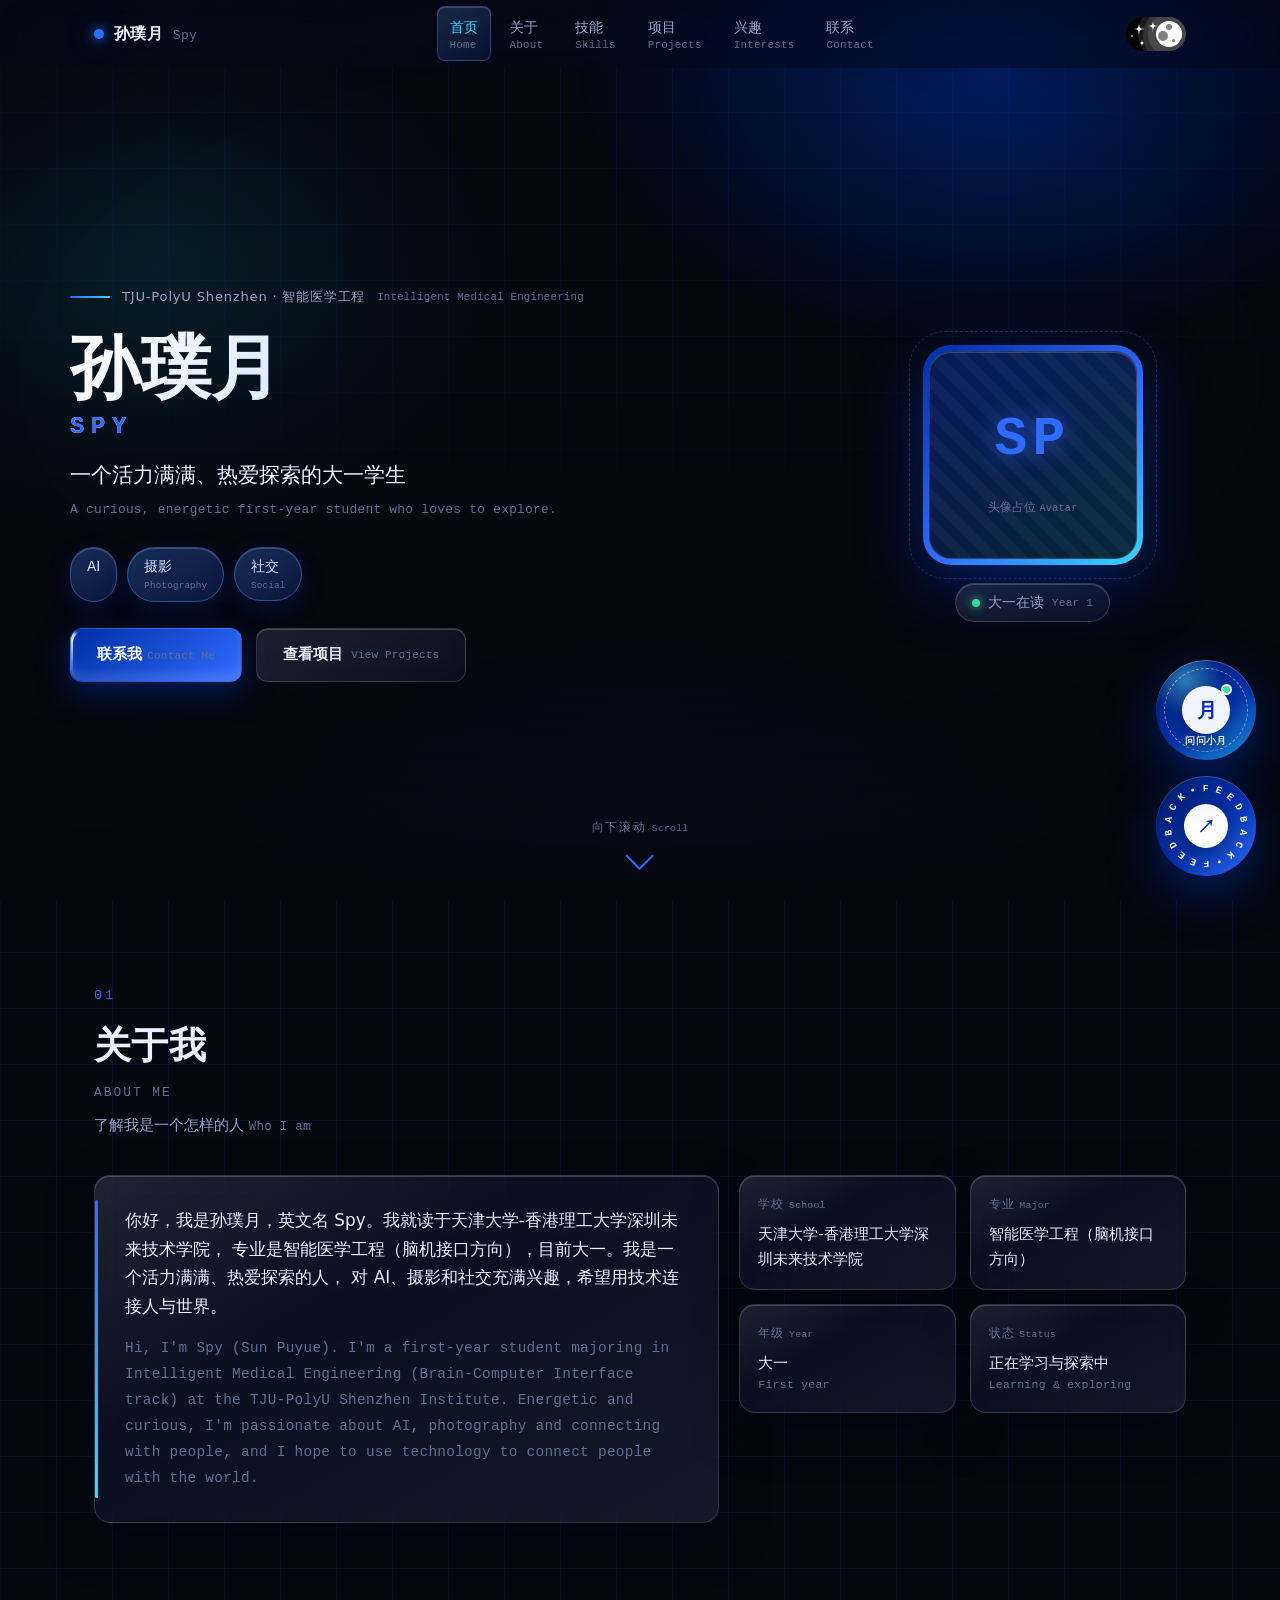
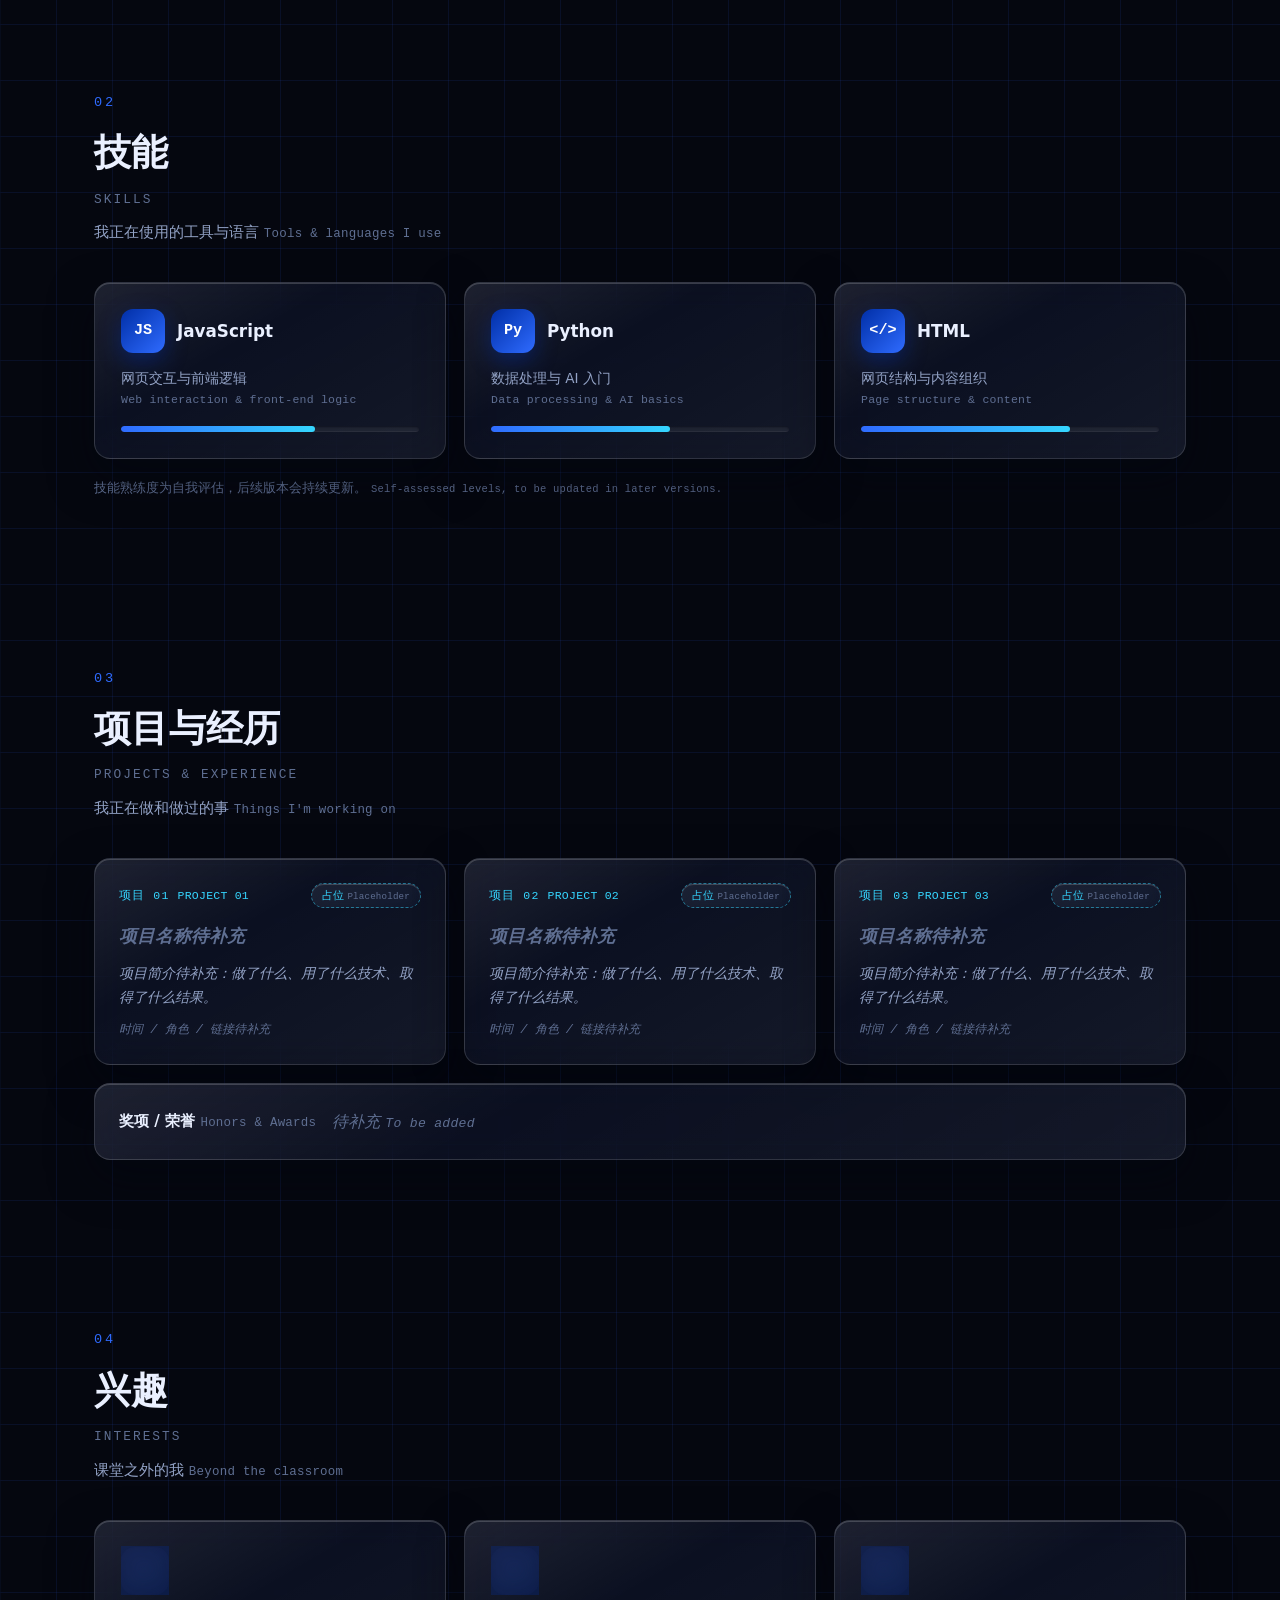
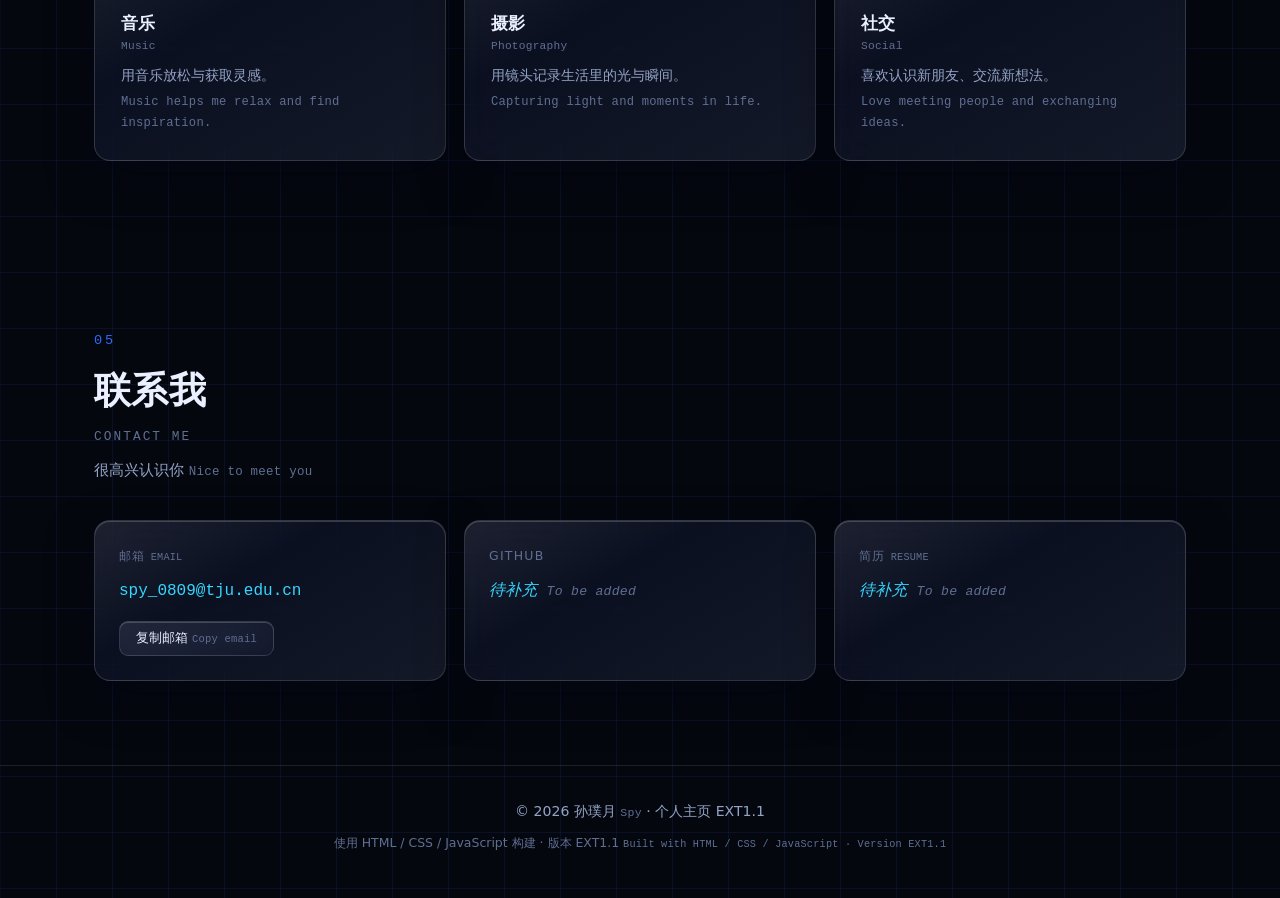
==== docs/index.EXT1.1.html @ 7acbd103 "Bust EXT1.1 asset cache for contrast fixes" ====
<!DOCTYPE html>
<html lang="zh-CN" data-theme="dark">
<head>
  <meta charset="UTF-8" />
  <meta name="viewport" content="width=device-width, initial-scale=1.0" />
  <title>孙璞月 Spy | 个人主页 EXT1.1</title>
  <meta name="description" content="孙璞月（Spy）的个人主页 — 天津大学-香港理工大学深圳未来技术学院，智能医学工程（脑机接口方向）大一学生。" />
  <meta name="theme-color" content="#05070f" />
  <script>
    (function () {
      try {
        var savedTheme = localStorage.getItem("spy-theme");
        document.documentElement.setAttribute("data-theme", savedTheme === "light" ? "light" : "dark");
      } catch (error) {
        document.documentElement.setAttribute("data-theme", "dark");
      }
    })();
  </script>
  <link rel="preconnect" href="https://fonts.googleapis.com" />
  <link rel="icon" href="data:image/svg+xml;utf8,%3Csvg xmlns='http://www.w3.org/2000/svg' viewBox='0 0 64 64'%3E%3Crect width='64' height='64' rx='14' fill='%23050a18'/%3E%3Ccircle cx='32' cy='32' r='15' fill='none' stroke='%232f6bff' stroke-width='5'/%3E%3Ccircle cx='32' cy='32' r='5' fill='%238ab4ff'/%3E%3C/svg%3E" />
  <link rel="stylesheet" href="style.EXT1.1.css?v=20260921c" />
</head>
<body id="top">
  <!-- 背景装饰 -->
  <!-- 首屏静态网格（V2.2 起仅覆盖首屏区域，保持 V1/V2.1 的首屏观感不变） -->
  <div class="bg-grid" aria-hidden="true"></div>
  <div class="bg-glow" aria-hidden="true"></div>
  <!-- 首屏以外区域的「交互式网格背景」
       （参考 Magic UI Interactive Grid Pattern，改用原生 SVG + 指针追踪实现；
        SVG 内的方格由 script.EXT1.1.js?v=20260921c 按容器尺寸动态生成） -->
  <div class="igrid-layer" aria-hidden="true">
    <svg class="igrid" id="interactiveGrid" xmlns="http://www.w3.org/2000/svg" focusable="false"></svg>
  </div>

  <!-- 顶部导航 -->
  <header class="nav" id="nav">
    <div class="nav-inner">
      <a class="brand" href="#top">
        <span class="brand-dot"></span>
        <span class="brand-text">孙璞月 <span class="en">Spy</span></span>
      </a>

      <nav class="nav-links" aria-label="主导航">
        <a href="#top" class="nav-link">首页 <span class="en">Home</span></a>
        <a href="#about" class="nav-link">关于 <span class="en">About</span></a>
        <a href="#skills" class="nav-link">技能 <span class="en">Skills</span></a>
        <a href="#projects" class="nav-link">项目 <span class="en">Projects</span></a>
        <a href="#interests" class="nav-link">兴趣 <span class="en">Interests</span></a>
        <a href="#contact" class="nav-link">联系 <span class="en">Contact</span></a>
      </nav>

      <!-- V2.3：右上角主题开关（原生移植 Uiverse "Switch" by RiccardoRapelli）
           来源：https://uiverse.io/RiccardoRapelli/jolly-chicken-91
           MIT License；保留原组件的太阳、月亮、云和星空结构，选择器改为项目内命名。 -->
      <label class="theme-switch" for="themeSwitch" title="切换深色 / 浅色模式">
        <input id="themeSwitch" type="checkbox" role="switch" aria-label="切换深色 / 浅色模式" aria-checked="true" checked />
        <span class="slider round">
          <span class="sun-moon">
            <svg id="theme-moon-dot-1" class="moon-dot" viewBox="0 0 100 100" aria-hidden="true"><circle cx="50" cy="50" r="50"></circle></svg>
            <svg id="theme-moon-dot-2" class="moon-dot" viewBox="0 0 100 100" aria-hidden="true"><circle cx="50" cy="50" r="50"></circle></svg>
            <svg id="theme-moon-dot-3" class="moon-dot" viewBox="0 0 100 100" aria-hidden="true"><circle cx="50" cy="50" r="50"></circle></svg>
            <svg id="theme-light-ray-1" class="light-ray" viewBox="0 0 100 100" aria-hidden="true"><circle cx="50" cy="50" r="50"></circle></svg>
            <svg id="theme-light-ray-2" class="light-ray" viewBox="0 0 100 100" aria-hidden="true"><circle cx="50" cy="50" r="50"></circle></svg>
            <svg id="theme-light-ray-3" class="light-ray" viewBox="0 0 100 100" aria-hidden="true"><circle cx="50" cy="50" r="50"></circle></svg>
            <svg id="theme-cloud-1" class="cloud-dark" viewBox="0 0 100 100" aria-hidden="true"><circle cx="50" cy="50" r="50"></circle></svg>
            <svg id="theme-cloud-2" class="cloud-dark" viewBox="0 0 100 100" aria-hidden="true"><circle cx="50" cy="50" r="50"></circle></svg>
            <svg id="theme-cloud-3" class="cloud-dark" viewBox="0 0 100 100" aria-hidden="true"><circle cx="50" cy="50" r="50"></circle></svg>
            <svg id="theme-cloud-4" class="cloud-light" viewBox="0 0 100 100" aria-hidden="true"><circle cx="50" cy="50" r="50"></circle></svg>
            <svg id="theme-cloud-5" class="cloud-light" viewBox="0 0 100 100" aria-hidden="true"><circle cx="50" cy="50" r="50"></circle></svg>
            <svg id="theme-cloud-6" class="cloud-light" viewBox="0 0 100 100" aria-hidden="true"><circle cx="50" cy="50" r="50"></circle></svg>
          </span>
          <span class="stars">
            <svg id="theme-star-1" class="star" viewBox="0 0 20 20" aria-hidden="true"><path d="M 0 10 C 10 10,10 10 ,0 10 C 10 10 , 10 10 , 10 20 C 10 10 , 10 10 , 20 10 C 10 10 , 10 10 , 10 0 C 10 10,10 10 ,0 10 Z"></path></svg>
            <svg id="theme-star-2" class="star" viewBox="0 0 20 20" aria-hidden="true"><path d="M 0 10 C 10 10,10 10 ,0 10 C 10 10 , 10 10 , 10 20 C 10 10 , 10 10 , 20 10 C 10 10 , 10 10 , 10 0 C 10 10,10 10 ,0 10 Z"></path></svg>
            <svg id="theme-star-3" class="star" viewBox="0 0 20 20" aria-hidden="true"><path d="M 0 10 C 10 10,10 10 ,0 10 C 10 10 , 10 10 , 10 20 C 10 10 , 10 10 , 20 10 C 10 10 , 10 10 , 10 0 C 10 10,10 10 ,0 10 Z"></path></svg>
            <svg id="theme-star-4" class="star" viewBox="0 0 20 20" aria-hidden="true"><path d="M 0 10 C 10 10,10 10 ,0 10 C 10 10 , 10 10 , 10 20 C 10 10 , 10 10 , 20 10 C 10 10 , 10 10 , 10 0 C 10 10,10 10 ,0 10 Z"></path></svg>
          </span>
        </span>
      </label>
    </div>
  </header>

  <main id="top">
    <!-- 首屏 Hero -->
    <section class="hero" id="hero">
      <!-- 首屏 3D 粒子背景（参考 Magic UI Floating 3D Particles，原生 Canvas 实现） -->
      <div class="hero-bg" aria-hidden="true">
        <canvas class="hero-particles" id="heroParticles"></canvas>
        <div class="hero-bg-fade"></div>
      </div>

      <div class="hero-inner">
        <div class="hero-text">
          <p class="eyebrow">
            <span class="eyebrow-line"></span>
            TJU-PolyU Shenzhen · 智能医学工程 <span class="en">Intelligent Medical Engineering</span>
          </p>

          <h1 class="hero-name">
            孙璞月
            <span class="hero-name-en">Spy</span>
          </h1>

          <p class="hero-tagline">
            一个活力满满、热爱探索的大一学生
            <span class="en">A curious, energetic first-year student who loves to explore.</span>
          </p>

          <ul class="tag-list" aria-label="关键词">
            <li class="tag">AI</li>
            <li class="tag">摄影 <span class="en">Photography</span></li>
            <li class="tag">社交 <span class="en">Social</span></li>
          </ul>

          <div class="hero-actions">
            <!-- 首屏「联系我」：Shimmer Button（Magic UI 组件原生移植，边框扫光） -->
            <a class="btn btn-shimmer" href="#contact">
              <span class="shimmer-spark" aria-hidden="true">
                <span class="shimmer-spark-slide">
                  <span class="shimmer-spark-beam"></span>
                </span>
              </span>
              <span class="btn-label">联系我 <span class="en">Contact Me</span></span>
              <span class="shimmer-highlight" aria-hidden="true"></span>
              <span class="shimmer-backdrop" aria-hidden="true"></span>
            </a>
            <a class="btn btn-ghost" href="#projects">查看项目 <span class="en">View Projects</span></a>
          </div>
        </div>

        <div class="hero-avatar">
          <div class="avatar-frame">
            <!-- 头像占位符：后续替换为真实照片 -->
            <div class="avatar-placeholder" aria-label="头像占位符">
              <span class="avatar-initials">SP</span>
              <span class="avatar-note">头像占位 <span class="en">Avatar</span></span>
            </div>
          </div>
          <div class="avatar-status">
            <span class="status-dot"></span>
            大一在读 <span class="en">Year 1</span>
          </div>
        </div>
      </div>

      <a href="#about" class="scroll-hint" aria-label="向下滚动到关于我">
        <span>向下滚动 <span class="en">Scroll</span></span>
        <span class="scroll-arrow" aria-hidden="true"></span>
      </a>
    </section>

    <!-- 关于 About -->
    <section class="section" id="about">
      <div class="section-head">
        <p class="section-index">01</p>
        <h2 class="section-title">关于我 <span class="en">About Me</span></h2>
        <p class="section-sub">了解我是一个怎样的人 <span class="en">Who I am</span></p>
      </div>

      <div class="about-grid">
        <div class="card about-card">
          <p class="about-cn">
            你好，我是孙璞月，英文名 Spy。我就读于天津大学-香港理工大学深圳未来技术学院，
            专业是智能医学工程（脑机接口方向），目前大一。我是一个活力满满、热爱探索的人，
            对 AI、摄影和社交充满兴趣，希望用技术连接人与世界。
          </p>
          <p class="about-en en">
            Hi, I'm Spy (Sun Puyue). I'm a first-year student majoring in Intelligent Medical
            Engineering (Brain-Computer Interface track) at the TJU-PolyU Shenzhen Institute.
            Energetic and curious, I'm passionate about AI, photography and connecting with people,
            and I hope to use technology to connect people with the world.
          </p>
        </div>

        <div class="about-facts">
          <div class="card fact">
            <p class="fact-label">学校 <span class="en">School</span></p>
            <p class="fact-value">天津大学-香港理工大学深圳未来技术学院</p>
          </div>
          <div class="card fact">
            <p class="fact-label">专业 <span class="en">Major</span></p>
            <p class="fact-value">智能医学工程（脑机接口方向）</p>
          </div>
          <div class="card fact">
            <p class="fact-label">年级 <span class="en">Year</span></p>
            <p class="fact-value">大一 <span class="en">First year</span></p>
          </div>
          <div class="card fact">
            <p class="fact-label">状态 <span class="en">Status</span></p>
            <p class="fact-value">正在学习与探索中 <span class="en">Learning & exploring</span></p>
          </div>
        </div>
      </div>
    </section>

    <!-- 技能 Skills -->
    <section class="section" id="skills">
      <div class="section-head">
        <p class="section-index">02</p>
        <h2 class="section-title">技能 <span class="en">Skills</span></h2>
        <p class="section-sub">我正在使用的工具与语言 <span class="en">Tools & languages I use</span></p>
      </div>

      <div class="skill-grid">
        <div class="card skill-card">
          <div class="skill-top">
            <span class="skill-icon">JS</span>
            <span class="skill-name">JavaScript</span>
          </div>
          <p class="skill-desc">网页交互与前端逻辑 <span class="en">Web interaction & front-end logic</span></p>
          <div class="skill-bar"><span style="width: 65%"></span></div>
        </div>

        <div class="card skill-card">
          <div class="skill-top">
            <span class="skill-icon">Py</span>
            <span class="skill-name">Python</span>
          </div>
          <p class="skill-desc">数据处理与 AI 入门 <span class="en">Data processing & AI basics</span></p>
          <div class="skill-bar"><span style="width: 60%"></span></div>
        </div>

        <div class="card skill-card">
          <div class="skill-top">
            <span class="skill-icon">&lt;/&gt;</span>
            <span class="skill-name">HTML</span>
          </div>
          <p class="skill-desc">网页结构与内容组织 <span class="en">Page structure & content</span></p>
          <div class="skill-bar"><span style="width: 70%"></span></div>
        </div>
      </div>

      <p class="note">技能熟练度为自我评估，后续版本会持续更新。 <span class="en">Self-assessed levels, to be updated in later versions.</span></p>
    </section>

    <!-- 项目 Projects -->
    <section class="section" id="projects">
      <div class="section-head">
        <p class="section-index">03</p>
        <h2 class="section-title">项目与经历 <span class="en">Projects & Experience</span></h2>
        <p class="section-sub">我正在做和做过的事 <span class="en">Things I'm working on</span></p>
      </div>

      <div class="project-grid">
        <article class="card project-card">
          <div class="project-head">
            <span class="project-badge">项目 01 <span class="en">Project 01</span></span>
            <span class="placeholder-tag">占位 <span class="en">Placeholder</span></span>
          </div>
          <h3 class="project-title placeholder-text">项目名称待补充</h3>
          <p class="project-desc placeholder-text">项目简介待补充：做了什么、用了什么技术、取得了什么结果。</p>
          <p class="project-meta placeholder-text">时间 / 角色 / 链接待补充</p>
        </article>

        <article class="card project-card">
          <div class="project-head">
            <span class="project-badge">项目 02 <span class="en">Project 02</span></span>
            <span class="placeholder-tag">占位 <span class="en">Placeholder</span></span>
          </div>
          <h3 class="project-title placeholder-text">项目名称待补充</h3>
          <p class="project-desc placeholder-text">项目简介待补充：做了什么、用了什么技术、取得了什么结果。</p>
          <p class="project-meta placeholder-text">时间 / 角色 / 链接待补充</p>
        </article>

        <article class="card project-card">
          <div class="project-head">
            <span class="project-badge">项目 03 <span class="en">Project 03</span></span>
            <span class="placeholder-tag">占位 <span class="en">Placeholder</span></span>
          </div>
          <h3 class="project-title placeholder-text">项目名称待补充</h3>
          <p class="project-desc placeholder-text">项目简介待补充：做了什么、用了什么技术、取得了什么结果。</p>
          <p class="project-meta placeholder-text">时间 / 角色 / 链接待补充</p>
        </article>
      </div>

      <div class="card honor-card">
        <p class="honor-label">奖项 / 荣誉 <span class="en">Honors & Awards</span></p>
        <p class="placeholder-text">待补充 <span class="en">To be added</span></p>
      </div>
    </section>

    <!-- 兴趣 Interests -->
    <section class="section" id="interests">
      <div class="section-head">
        <p class="section-index">04</p>
        <h2 class="section-title">兴趣 <span class="en">Interests</span></h2>
        <p class="section-sub">课堂之外的我 <span class="en">Beyond the classroom</span></p>
      </div>

      <div class="interest-grid">
        <div class="card interest-card">
          <span class="interest-emoji" aria-hidden="true">♪</span>
          <h3>音乐 <span class="en">Music</span></h3>
          <p>用音乐放松与获取灵感。 <span class="en">Music helps me relax and find inspiration.</span></p>
        </div>
        <div class="card interest-card">
          <span class="interest-emoji" aria-hidden="true">◉</span>
          <h3>摄影 <span class="en">Photography</span></h3>
          <p>用镜头记录生活里的光与瞬间。 <span class="en">Capturing light and moments in life.</span></p>
        </div>
        <div class="card interest-card">
          <span class="interest-emoji" aria-hidden="true">◎</span>
          <h3>社交 <span class="en">Social</span></h3>
          <p>喜欢认识新朋友、交流新想法。 <span class="en">Love meeting people and exchanging ideas.</span></p>
        </div>
      </div>
    </section>

    <!-- 联系 Contact -->
    <section class="section" id="contact">
      <div class="section-head">
        <p class="section-index">05</p>
        <h2 class="section-title">联系我 <span class="en">Contact Me</span></h2>
        <p class="section-sub">很高兴认识你 <span class="en">Nice to meet you</span></p>
      </div>

      <div class="contact-grid">
        <div class="card contact-card">
          <p class="contact-label">邮箱 <span class="en">Email</span></p>
          <a class="contact-value" href="mailto:spy_0809@tju.edu.cn">spy_0809@tju.edu.cn</a>
          <button class="copy-btn" id="copyEmail" data-email="spy_0809@tju.edu.cn" type="button">
            复制邮箱 <span class="en">Copy email</span>
          </button>
        </div>

        <div class="card contact-card">
          <p class="contact-label">GitHub</p>
          <span class="contact-value placeholder-text">待补充 <span class="en">To be added</span></span>
        </div>

        <div class="card contact-card">
          <p class="contact-label">简历 <span class="en">Resume</span></p>
          <span class="contact-value placeholder-text">待补充 <span class="en">To be added</span></span>
        </div>
      </div>
    </section>
  </main>

  <footer class="footer">
    <p>© <span id="year">2026</span> 孙璞月 <span class="en">Spy</span> · 个人主页 EXT1.1</p>
    <p class="footer-sub">使用 HTML / CSS / JavaScript 构建 · 版本 EXT1.1 <span class="en">Built with HTML / CSS / JavaScript · Version EXT1.1</span></p>
  </footer>



  <!-- EXT1.1 数字分身入口：与 Feedback 形成右下角竖向入口栈 -->
  <button class="twin-fab" id="twinFab" type="button" aria-haspopup="dialog" aria-controls="twinDialog" aria-label="打开小月 AI 数字分身">
    <span class="twin-fab__orbit" aria-hidden="true"></span>
    <span class="twin-fab__core" aria-hidden="true">
      <span class="twin-fab__glyph">月</span>
      <span class="twin-fab__pulse"></span>
    </span>
    <span class="twin-fab__label" aria-hidden="true">问问小月</span>
  </button>

  <!-- EXT1.1 数字分身聊天窗：顶部使用 Q 版人物，支持眨眼 / 思考 / 说话 / 离线状态 -->
  <dialog class="twin-dialog" id="twinDialog" aria-labelledby="twinTitle">
    <div class="twin-shell">
      <header class="twin-header">
        <button class="twin-close" id="twinClose" type="button" aria-label="关闭数字分身">×</button>
        <div class="twin-avatar" id="twinAvatar" data-state="idle">
          <div class="twin-avatar__portrait">
            <img class="twin-avatar__image twin-avatar__image--open" src="avatar_xiaoyue_open.EXT1.1.png?v=20260921c" alt="小月的 Q 版形象" draggable="false" />
            <img class="twin-avatar__image twin-avatar__image--blink" src="avatar_xiaoyue_blink.EXT1.1.png?v=20260921c" alt="" aria-hidden="true" draggable="false" />
            <div class="twin-avatar__thinking" aria-hidden="true"><i></i><i></i><i></i></div>
          </div>
          <div class="twin-avatar__status" id="twinAvatarStatus">在线 · 资料速答模式</div>
        </div>
        <div class="twin-heading">
          <p class="twin-kicker">AI DIGITAL TWIN</p>
          <h2 class="twin-title" id="twinTitle">小月 <span>Xiaoyue</span></h2>
          <p class="twin-subtitle">孙璞月的 AI 数字分身 · 第一人称介绍</p>
        </div>
      </header>

      <div class="twin-notice">
        <strong>AI 提示</strong>
        <span>我不是本人实时回复，也不能代表她作出承诺。</span>
      </div>

      <div class="twin-messages" id="twinMessages" role="log" aria-live="polite" aria-relevant="additions text"></div>

      <div class="twin-suggestions" id="twinSuggestions" aria-label="建议问题"></div>

      <form class="twin-form" id="twinForm" novalidate>
        <label class="twin-input-label" for="twinInput">问小月 Ask Xiaoyue</label>
        <div class="twin-input-shell">
          <textarea id="twinInput" name="message" maxlength="500" rows="2" placeholder="例如：你在学习什么？ / What are you studying?" aria-describedby="twinCount twinStatus"></textarea>
          <button class="twin-send" id="twinSend" type="submit" aria-label="发送消息">
            <span aria-hidden="true">↑</span>
          </button>
        </div>
        <div class="twin-meta">
          <span id="twinCount">0 / 500</span>
          <span id="twinStatus" role="status" aria-live="polite"></span>
        </div>
      </form>
    </div>
  </dialog>
  <!-- V3 反馈入口：原生移植 Uiverse fresh-goose-83，并按要求改成站内克莱因蓝体系 -->
  <button class="feedback-fab" id="feedbackFab" type="button" aria-haspopup="dialog" aria-controls="feedbackDialog" aria-label="打开意见反馈">
    <span class="feedback-fab__text" aria-hidden="true">
      <span style="--index: 0;">F</span><span style="--index: 1;">E</span><span style="--index: 2;">E</span><span style="--index: 3;">D</span>
      <span style="--index: 4;">B</span><span style="--index: 5;">A</span><span style="--index: 6;">C</span><span style="--index: 7;">K</span>
      <span style="--index: 8;">•</span><span style="--index: 9;">F</span><span style="--index: 10;">E</span><span style="--index: 11;">E</span>
      <span style="--index: 12;">D</span><span style="--index: 13;">B</span><span style="--index: 14;">A</span><span style="--index: 15;">C</span>
      <span style="--index: 16;">K</span><span style="--index: 17;">•</span>
    </span>
    <span class="feedback-fab__circle">
      <span class="feedback-fab__icon feedback-fab__icon--arrow" aria-hidden="true">↗</span>
      <span class="feedback-fab__icon feedback-fab__icon--label" aria-hidden="true">意见反馈</span>
    </span>
  </button>

  <!-- V3 反馈弹窗：结构参考 quiet-turkey-90，背景参考 brave-dog-61，输入框参考 curvy-earwig-22 -->
  <dialog class="feedback-dialog" id="feedbackDialog" aria-labelledby="feedbackTitle">
    <div class="feedback-card">
      <button class="feedback-close" id="feedbackClose" type="button" aria-label="关闭意见反馈">×</button>

      <header class="feedback-head">
        <p class="feedback-kicker">FEEDBACK</p>
        <h2 class="feedback-title" id="feedbackTitle">意见反馈 <span class="en">Share your feedback</span></h2>
        <p class="feedback-sub">你的意见会帮助我继续改进这个页面。<br /><span class="en">Your feedback helps me improve this page.</span></p>
      </header>

      <form class="feedback-form" id="feedbackForm" novalidate>
        <label class="feedback-label" for="feedbackMessage">
          反馈内容 <span class="en">Message</span>
          <span class="feedback-required">必填 Required</span>
        </label>

        <div class="feedback-input-shell" id="feedbackInputShell">
          <div class="feedback-input-glow" aria-hidden="true"></div>
          <div class="feedback-input-main">
            <textarea id="feedbackMessage" name="message" maxlength="1000" required placeholder="写下你的意见或建议… / Write your feedback…" aria-describedby="feedbackCount feedbackStatus"></textarea>
          </div>
        </div>

        <div class="feedback-meta">
          <span id="feedbackCount">0 / 1000</span>
          <span>内容仅用于改进主页 / Used only to improve this site</span>
        </div>

        <p class="feedback-status" id="feedbackStatus" role="status" aria-live="polite"></p>

        <button class="feedback-submit" id="feedbackSubmit" type="submit">
          <span class="feedback-submit__text">提交反馈 <span class="en">Submit</span></span>
          <span class="feedback-submit__icon" aria-hidden="true">↗</span>
        </button>
      </form>
    </div>
  </dialog>

  <script src="config.EXT1.1.js?v=20260921c"></script>
  <script src="script.EXT1.1.js?v=20260921c"></script>
</body>
</html>
---- docs/style.EXT1.1.css ----
/* ==========================================================================
   孙璞月 Spy · 个人主页  —  EXT1.1 样式\n   EXT1.1 变更：新增“小月”数字分身、原创 SVG 角色、流式聊天窗、FAQ 降级、\n               深浅主题与移动端适配；基线沿用 V3。
   视觉方向：简约科技感 / 深色 / 克莱因蓝主色调
   V2.1 变更：1) 首屏 Hero 增加「漂浮 3D 粒子」Canvas 背景层
                （参考 Magic UI Floating 3D Particles，改用原生 Canvas 实现）
             2) 首屏「联系我」按钮改用 Shimmer Button 边框扫光
                （参考 Magic UI Shimmer Button，改用原生 CSS 实现）
   V2.2 变更：1) 首屏（Hero）区域的原静态网格保持不变、仅覆盖首屏
             2) 首屏以外的全部区域改用「交互式网格背景」
                （参考 Magic UI Interactive Grid Pattern，改用原生 SVG 实现）
                —— 指针所在的那一格被填充高亮，指针移开后缓慢淡出
             3) 【玻璃拟态】页面上所有半透明框（18 个卡片 + 导航条 + 各种小控件）
                统一改为 Glassmorphism：半透明底 + backdrop-filter 模糊 + 浅色描边
                + 上沿内高光 + 柔和外阴影，令牌见 :root 的 --glass-* 变量
   V3 变更：保留 V2.3 的主题开关，并新增右下角反馈按钮与反馈弹窗。
   V2.3 变更：顶部导航栏右侧改为「深色 / 浅色模式」开关 ——
              原生移植 Uiverse "Switch" by RiccardoRapelli
              （https://uiverse.io/RiccardoRapelli/jolly-chicken-91，MIT License）。
              开关控制 <html data-theme="dark|light">，并联动全站配色与首屏粒子。
              —— 历史留档：本版本曾把该位置做成导航栏「联系我」按钮，
                 先后试过 Uiverse 流动渐变、Magic UI Rainbow Button、与首屏同款 Shimmer；
                 用户要求改为主题开关后，这些按钮方案均已移除。
   ========================================================================== */

:root {
  /* 主色调：克莱因蓝 */
  --klein: #002fa7;
  --klein-soft: #1d4ed8;
  --klein-bright: #2f6bff;
  --accent: #35d6ff;

  /* 背景与表面 */
  --bg: #05070f;
  --bg-2: #080d1c;
  --border: rgba(255, 255, 255, 0.10);
  --border-strong: rgba(47, 107, 255, 0.45);

  /* ---- Glassmorphism（磨砂玻璃）参数 ----
     V2.2 起，页面上所有「半透明框」统一走这套令牌：
     玻璃 = 半透明底色 + 背后模糊(backdrop-filter) + 1px 浅色描边 + 上沿内高光 + 柔和外阴影 */
  --card: rgba(12, 19, 40, 0.50);          /* 玻璃底色：半透明，透出背后的网格与光晕 */
  --card-hover: rgba(20, 33, 66, 0.56);    /* 悬停时略提亮 */
  --glass-sheen: linear-gradient(150deg, rgba(255, 255, 255, 0.09), rgba(255, 255, 255, 0.015) 38%, rgba(255, 255, 255, 0.05));
  --glass-border: rgba(255, 255, 255, 0.14);
  --glass-border-hover: rgba(94, 150, 255, 0.52);
  --glass-inner: inset 0 1px 0 rgba(255, 255, 255, 0.18);   /* 上沿高光：玻璃的「厚度」 */
  --glass-blur: 18px;                      /* 卡片模糊半径 */
  --glass-blur-sm: 10px;                   /* 小控件模糊半径（省性能） */
  --glass-sat: 150%;                       /* 提高饱和度，让背后的蓝更透 */
  --glass-shadow: 0 18px 44px rgba(2, 5, 16, 0.50);
  --glass-shadow-hover: 0 26px 60px rgba(0, 47, 167, 0.42);

  /* 文字 */
  --text: #eaf0ff;
  --muted: #93a3c6;
  --faint: #5f6f92;

  /* 尺寸 */
  --maxw: 1140px;
  --radius: 16px;
  --radius-sm: 10px;
  --nav-h: 68px;

  --font-sans: "PingFang SC", "Microsoft YaHei", "Segoe UI", system-ui, -apple-system, sans-serif;
  --font-mono: "SFMono-Regular", "JetBrains Mono", Consolas, "Courier New", monospace;
}

* { box-sizing: border-box; margin: 0; padding: 0; }

html { scroll-behavior: smooth; scroll-padding-top: calc(var(--nav-h) + 16px); }

body {
  position: relative;   /* V2.2：作为背景装饰层（.bg-grid / .igrid-layer）的绝对定位参照 */
  font-family: var(--font-sans);
  background: var(--bg);
  color: var(--text);
  line-height: 1.7;
  -webkit-font-smoothing: antialiased;
  overflow-x: hidden;
}

a { color: inherit; text-decoration: none; }
ul { list-style: none; }

.en {
  font-family: var(--font-mono);
  font-size: 0.82em;
  letter-spacing: 0.02em;
  color: var(--faint);
  font-weight: 400;
}

/* ---------- 背景装饰 ---------- */
/* 首屏静态网格：V2.2 起由「铺满整个视口」改为「只覆盖首屏区域」，
   高度跟随 --hero-h（由 script.V2.3.js 实测首屏高度写入），
   因此首屏保持 V1/V2.1 的观感，首屏以外则交给下方 .igrid-layer 的交互式网格 */
.bg-grid {
  position: absolute;
  top: 0; left: 0; right: 0;
  height: var(--hero-h, 100vh);
  z-index: -2;
  pointer-events: none;
  background-image:
    linear-gradient(rgba(47, 107, 255, 0.07) 1px, transparent 1px),
    linear-gradient(90deg, rgba(47, 107, 255, 0.07) 1px, transparent 1px);
  background-size: 56px 56px;
  mask-image: radial-gradient(ellipse 90% 70% at 50% 0%, #000 30%, transparent 100%);
  -webkit-mask-image: radial-gradient(ellipse 90% 70% at 50% 0%, #000 30%, transparent 100%);
}

.bg-glow {
  position: fixed;
  inset: 0;
  z-index: -1;
  pointer-events: none;
  background:
    radial-gradient(600px 400px at 78% 8%, rgba(0, 47, 167, 0.55), transparent 70%),
    radial-gradient(500px 380px at 12% 30%, rgba(53, 214, 255, 0.10), transparent 70%),
    radial-gradient(700px 500px at 50% 110%, rgba(29, 78, 216, 0.20), transparent 70%);
}

/* ---------- 导航 ---------- */
/* 导航条 = 通栏磨砂玻璃（与卡片同一套玻璃令牌，模糊更实、底色更浅） */
.nav {
  position: fixed;
  top: 0; left: 0; right: 0;
  height: var(--nav-h);
  z-index: 100;
  backdrop-filter: blur(var(--glass-blur)) saturate(var(--glass-sat));
  -webkit-backdrop-filter: blur(var(--glass-blur)) saturate(var(--glass-sat));
  background: rgba(6, 10, 22, 0.55);
  border-bottom: 1px solid transparent;
  transition: border-color 0.3s, background 0.3s, box-shadow 0.3s;
}
.nav.scrolled {
  border-bottom-color: var(--glass-border);
  background: rgba(6, 10, 22, 0.72);
  box-shadow: 0 10px 30px rgba(2, 5, 16, 0.45);
}

.nav-inner {
  max-width: var(--maxw);
  height: 100%;
  margin: 0 auto;
  padding: 0 24px;
  display: flex;
  align-items: center;
  justify-content: space-between;
  gap: 20px;
}

.brand {
  display: flex;
  align-items: center;
  gap: 10px;
  font-weight: 700;
  letter-spacing: 0.02em;
  white-space: nowrap;
}
.brand-dot {
  width: 10px; height: 10px;
  border-radius: 50%;
  background: var(--klein-bright);
  box-shadow: 0 0 12px var(--klein-bright), 0 0 24px rgba(47, 107, 255, 0.6);
}
.brand-text .en { margin-left: 4px; }

.nav-links { display: flex; gap: 6px; }
.nav-link {
  font-size: 0.9rem;
  color: var(--muted);
  padding: 8px 12px;
  border-radius: 8px;
  border: 1px solid transparent;   /* 预留描边位，激活时加玻璃描边不会跳动 */
  transition: color 0.2s, background 0.2s, border-color 0.2s, box-shadow 0.2s;
  white-space: nowrap;
}
/* 导航项悬停 / 选中 = 小玻璃片 */
.nav-link:hover {
  color: var(--text);
  background: linear-gradient(150deg, rgba(255, 255, 255, 0.10), rgba(255, 255, 255, 0.03));
  border-color: var(--glass-border);
  box-shadow: var(--glass-inner);
}
.nav-link.active {
  color: var(--accent);
  background: linear-gradient(150deg, rgba(94, 150, 255, 0.22), rgba(47, 107, 255, 0.10));
  border-color: rgba(94, 150, 255, 0.32);
  box-shadow: var(--glass-inner);
}
.nav-link .en { display: block; font-size: 0.68rem; line-height: 1.2; }

/* ---------- 深色 / 浅色模式开关 ----------
   原生移植 Uiverse "Switch" by RiccardoRapelli
   来源：https://uiverse.io/RiccardoRapelli/jolly-chicken-91
   MIT License；仅将 #input 改为 #themeSwitch，并对动画关键帧加主题前缀避免冲突。
   选中（checked）= 深色，未选中 = 浅色。 */
.theme-switch {
  position: relative;
  display: inline-block;
  flex: 0 0 auto;
  width: 60px;
  height: 34px;
}

.theme-switch #themeSwitch {
  position: absolute;
  opacity: 0;
  width: 0;
  height: 0;
}

.theme-switch .slider {
  position: absolute;
  cursor: pointer;
  inset: 0;
  background-color: #2196f3;
  transition: 0.4s;
  z-index: 0;
  overflow: hidden;
}

.theme-switch .sun-moon {
  position: absolute;
  content: "";
  height: 26px;
  width: 26px;
  left: 4px;
  bottom: 4px;
  background-color: yellow;
  transition: 0.4s;
}

.theme-switch #themeSwitch:checked + .slider {
  background-color: black;
}

.theme-switch #themeSwitch:focus-visible + .slider {
  outline: 3px solid rgba(47, 107, 255, 0.55);
  outline-offset: 3px;
}

.theme-switch #themeSwitch:checked + .slider .sun-moon {
  transform: translateX(26px);
  background-color: white;
  animation: theme-rotate-center 0.6s ease-in-out both;
}

.theme-switch .moon-dot {
  opacity: 0;
  transition: 0.4s;
  fill: gray;
}

.theme-switch #themeSwitch:checked + .slider .sun-moon .moon-dot {
  opacity: 1;
}

.theme-switch .slider.round {
  border-radius: 34px;
}

.theme-switch .slider.round .sun-moon {
  border-radius: 50%;
}

.theme-switch #theme-moon-dot-1 {
  left: 10px;
  top: 3px;
  position: absolute;
  width: 6px;
  height: 6px;
  z-index: 4;
}

.theme-switch #theme-moon-dot-2 {
  left: 2px;
  top: 10px;
  position: absolute;
  width: 10px;
  height: 10px;
  z-index: 4;
}

.theme-switch #theme-moon-dot-3 {
  left: 16px;
  top: 18px;
  position: absolute;
  width: 3px;
  height: 3px;
  z-index: 4;
}

.theme-switch #theme-light-ray-1,
.theme-switch #theme-light-ray-2,
.theme-switch #theme-light-ray-3 {
  position: absolute;
  z-index: -1;
  fill: white;
  opacity: 10%;
}

.theme-switch #theme-light-ray-1 { left: -8px; top: -8px; width: 43px; height: 43px; }
.theme-switch #theme-light-ray-2 { left: -50%; top: -50%; width: 55px; height: 55px; }
.theme-switch #theme-light-ray-3 { left: -18px; top: -18px; width: 60px; height: 60px; }

.theme-switch .cloud-light,
.theme-switch .cloud-dark {
  position: absolute;
  animation: theme-cloud-move 6s infinite;
}

.theme-switch .cloud-light { fill: #eee; }
.theme-switch .cloud-dark { fill: #ccc; animation-delay: 1s; }

.theme-switch #theme-cloud-1 { left: 30px; top: 15px; width: 40px; }
.theme-switch #theme-cloud-2 { left: 44px; top: 10px; width: 20px; }
.theme-switch #theme-cloud-3 { left: 18px; top: 24px; width: 30px; }
.theme-switch #theme-cloud-4 { left: 36px; top: 18px; width: 40px; }
.theme-switch #theme-cloud-5 { left: 48px; top: 14px; width: 20px; }
.theme-switch #theme-cloud-6 { left: 22px; top: 26px; width: 30px; }

.theme-switch .stars {
  position: absolute;
  inset: 0;
  display: block;
  transform: translateY(-32px);
  opacity: 0;
  transition: 0.4s;
}

.theme-switch .star {
  fill: white;
  position: absolute;
  transition: 0.4s;
  animation: theme-star-twinkle 2s infinite;
}

.theme-switch #themeSwitch:checked + .slider .stars {
  transform: translateY(0);
  opacity: 1;
}

.theme-switch #theme-star-1 { width: 20px; top: 2px; left: 3px; animation-delay: 0.3s; }
.theme-switch #theme-star-2 { width: 6px; top: 16px; left: 3px; }
.theme-switch #theme-star-3 { width: 12px; top: 20px; left: 10px; animation-delay: 0.6s; }
.theme-switch #theme-star-4 { width: 18px; top: 0; left: 18px; animation-delay: 1.3s; }

@keyframes theme-cloud-move {
  0% { transform: translateX(0); }
  40% { transform: translateX(4px); }
  80% { transform: translateX(-4px); }
  100% { transform: translateX(0); }
}

@keyframes theme-star-twinkle {
  0% { transform: scale(1); }
  40% { transform: scale(1.2); }
  80% { transform: scale(0.8); }
  100% { transform: scale(1); }
}

@keyframes theme-rotate-center {
  0% { transform: translateX(0) rotate(0deg); }
  100% { transform: translateX(26px) rotate(360deg); }
}

/* ---------- 通用区块 ---------- */
.section {
  max-width: var(--maxw);
  margin: 0 auto;
  padding: 84px 24px;
}

.section-head { margin-bottom: 36px; }
.section-index {
  font-family: var(--font-mono);
  font-size: 0.85rem;
  color: var(--klein-bright);
  letter-spacing: 0.2em;
  margin-bottom: 8px;
}
.section-title {
  font-size: clamp(1.6rem, 3.4vw, 2.3rem);
  font-weight: 700;
  letter-spacing: 0.01em;
}
.section-title .en { display: block; margin-top: 4px; font-size: 0.8rem; letter-spacing: 0.16em; text-transform: uppercase; }
.section-sub { color: var(--muted); font-size: 0.95rem; margin-top: 10px; }

/* 卡片 = 磨砂玻璃面板（Glassmorphism）
   半透明底色 + backdrop-filter 模糊背后内容 + 1px 浅色描边 + 上沿内高光 + 柔和外阴影 */
.card {
  position: relative;
  overflow: hidden;
  padding: 24px;
  border-radius: var(--radius);
  background: var(--glass-sheen), var(--card);
  border: 1px solid var(--glass-border);
  box-shadow: var(--glass-shadow), var(--glass-inner);
  backdrop-filter: blur(var(--glass-blur)) saturate(var(--glass-sat));
  -webkit-backdrop-filter: blur(var(--glass-blur)) saturate(var(--glass-sat));
  transition: border-color 0.25s, background 0.25s, transform 0.25s, box-shadow 0.25s;
}
.card:hover {
  border-color: var(--glass-border-hover);
  background: var(--glass-sheen), var(--card-hover);
  box-shadow: var(--glass-shadow-hover), var(--glass-inner);
  transform: translateY(-3px);
}

.placeholder-text { color: var(--faint); font-style: italic; }
/* 占位标签 = 虚线描边的玻璃小片（保留原有虚线语义，补上玻璃底与模糊） */
.placeholder-tag {
  font-size: 0.7rem;
  color: var(--accent);
  padding: 2px 10px;
  border-radius: 999px;
  white-space: nowrap;
  border: 1px dashed rgba(53, 214, 255, 0.5);
  background: linear-gradient(150deg, rgba(255, 255, 255, 0.07), rgba(255, 255, 255, 0.02)), rgba(10, 16, 34, 0.38);
  box-shadow: var(--glass-inner);
  backdrop-filter: blur(var(--glass-blur-sm)) saturate(var(--glass-sat));
  -webkit-backdrop-filter: blur(var(--glass-blur-sm)) saturate(var(--glass-sat));
}

/* ---------- Hero ---------- */
.hero {
  min-height: 100vh;
  width: 100%;
  padding: calc(var(--nav-h) + 60px) 24px 60px;
  display: flex;
  flex-direction: column;
  justify-content: center;
  position: relative;
  overflow: hidden;
}

/* --- 首屏 3D 粒子背景层（V2.1 新增） --- */
.hero-bg {
  position: absolute;
  inset: 0;
  z-index: 0;
  pointer-events: none;
  overflow: hidden;
}

.hero-particles {
  display: block;
  width: 100%;
  height: 100%;
}

/* 边缘柔化：让粒子在下沿与两侧自然淡出，避免生硬截断 */
.hero-bg-fade {
  position: absolute;
  inset: 0;
  background:
    radial-gradient(115% 85% at 50% 42%, transparent 42%, rgba(5, 7, 15, 0.55) 76%, var(--bg) 100%),
    linear-gradient(180deg, transparent 62%, rgba(5, 7, 15, 0.75) 92%, var(--bg) 100%);
}

.hero-inner {
  position: relative;
  z-index: 1;
  width: 100%;
  max-width: var(--maxw);
  margin: 0 auto;
  display: grid;
  grid-template-columns: 1.35fr 0.65fr;
  gap: 48px;
  align-items: center;
}

.eyebrow {
  display: flex;
  align-items: center;
  gap: 12px;
  font-size: 0.82rem;
  color: var(--muted);
  letter-spacing: 0.06em;
  margin-bottom: 22px;
  flex-wrap: wrap;
}
.eyebrow-line {
  width: 40px; height: 2px;
  background: linear-gradient(90deg, var(--klein-bright), var(--accent));
  border-radius: 2px;
}
.eyebrow .en { color: var(--faint); }

.hero-name {
  font-size: clamp(2.6rem, 6.5vw, 4.4rem);
  font-weight: 800;
  line-height: 1.08;
  letter-spacing: 0.01em;
  background: linear-gradient(120deg, #ffffff 0%, #cfe0ff 45%, var(--accent) 100%);
  -webkit-background-clip: text;
  background-clip: text;
  -webkit-text-fill-color: transparent;
  margin-bottom: 18px;
}
.hero-name-en {
  display: block;
  font-family: var(--font-mono);
  font-size: 0.34em;
  letter-spacing: 0.28em;
  text-transform: uppercase;
  color: var(--klein-bright);
  -webkit-text-fill-color: var(--klein-bright);
  margin-top: 8px;
}

.hero-tagline {
  font-size: clamp(1.05rem, 2.2vw, 1.3rem);
  color: var(--text);
  max-width: 34em;
  margin-bottom: 8px;
}
.hero-tagline .en { display: block; margin-top: 6px; font-size: 0.62em; }

.tag-list { display: flex; gap: 10px; flex-wrap: wrap; margin: 26px 0; }
/* 首屏关键词标签 = 克莱因蓝玻璃小片 */
.tag {
  font-size: 0.85rem;
  padding: 7px 16px;
  border-radius: 999px;
  color: #d6e4ff;
  background: linear-gradient(150deg, rgba(122, 170, 255, 0.18), rgba(255, 255, 255, 0.03)), rgba(0, 47, 167, 0.24);
  border: 1px solid rgba(94, 150, 255, 0.38);
  box-shadow: var(--glass-inner), 0 8px 22px rgba(0, 47, 167, 0.26);
  backdrop-filter: blur(var(--glass-blur-sm)) saturate(var(--glass-sat));
  -webkit-backdrop-filter: blur(var(--glass-blur-sm)) saturate(var(--glass-sat));
}
.tag .en { display: block; font-size: 0.68em; color: var(--faint); }

.hero-actions { display: flex; gap: 14px; flex-wrap: wrap; }
.btn {
  display: inline-flex;
  align-items: center;
  gap: 8px;
  padding: 13px 26px;
  border-radius: 12px;
  font-size: 0.95rem;
  font-weight: 600;
  transition: transform 0.2s, box-shadow 0.2s, background 0.2s, border-color 0.2s;
}
.btn .en { font-size: 0.72em; }
/* 注：V2.1 起首屏「联系我」改用 .btn-shimmer，本规则暂未被页面引用，保留备用 */
.btn-primary {
  color: #fff;
  background: linear-gradient(135deg, var(--klein) 0%, var(--klein-bright) 100%);
  border: 1px solid rgba(53, 214, 255, 0.4);
  box-shadow: 0 10px 30px rgba(0, 47, 167, 0.5);
}
.btn-primary:hover { transform: translateY(-2px); box-shadow: 0 16px 40px rgba(47, 107, 255, 0.6); }
/* 次按钮 = 中性玻璃片 */
.btn-ghost {
  color: var(--text);
  border: 1px solid var(--glass-border);
  background: linear-gradient(150deg, rgba(255, 255, 255, 0.09), rgba(255, 255, 255, 0.02)), rgba(12, 18, 38, 0.42);
  box-shadow: var(--glass-inner);
  backdrop-filter: blur(var(--glass-blur-sm)) saturate(var(--glass-sat));
  -webkit-backdrop-filter: blur(var(--glass-blur-sm)) saturate(var(--glass-sat));
}
.btn-ghost:hover {
  border-color: var(--glass-border-hover);
  background: linear-gradient(150deg, rgba(94, 150, 255, 0.20), rgba(47, 107, 255, 0.08)), rgba(14, 22, 46, 0.48);
  box-shadow: var(--glass-inner), 0 12px 30px rgba(0, 47, 167, 0.35);
  transform: translateY(-2px);
}

/* ============================================================
   Shimmer Button —— Magic UI「shimmer-button」的原生 CSS 移植
   用于首屏主按钮「联系我 / Contact Me」
   ------------------------------------------------------------
   层级结构（自下而上）：
     .shimmer-spark  光带层       z-index:-30  blur(2px)  container-type:size
       └ .shimmer-spark-slide     水平滑动（cqw 单位）
         └ .shimmer-spark-beam    conic-gradient 光带 + 自旋
     .btn-label       文字（普通流内容，天然在负 z-index 之上）
     .shimmer-highlight 内阴影高光
     .shimmer-backdrop  内缩 --cut 的遮罩  z-index:-20
   原理：光带在按钮外圈自旋，遮罩盖住中间，只让边缘 --cut 宽的一圈透出扫光。
   ============================================================ */
.btn-shimmer {
  --spread: 90deg;            /* 光带张角 */
  --shimmer-color: #ffffff;   /* 扫光颜色 */
  --radius: 12px;             /* 圆角（官方默认 100px = 胶囊形） */
  --speed: 3s;                /* 扫光一轮周期 */
  --cut: 0.1em;               /* 边缘光带可见宽度（官方默认 0.05em，此处略放大更易看清） */
  --bg: linear-gradient(135deg, var(--klein) 0%, var(--klein-bright) 100%);
  position: relative;
  z-index: 0;                 /* 建立层叠上下文，负 z-index 子层才不会被页面背景盖住 */
  overflow: hidden;
  white-space: nowrap;
  color: #fff;
  border-radius: var(--radius);
  border: 1px solid rgba(255, 255, 255, 0.1);
  background: var(--bg);
  box-shadow: 0 10px 30px rgba(0, 47, 167, 0.5);
  transform: translateZ(0);
  transition: transform 0.3s ease-in-out, box-shadow 0.3s ease-in-out;
}
.btn-shimmer:hover { transform: translateY(-2px) translateZ(0); box-shadow: 0 16px 40px rgba(47, 107, 255, 0.6); }
.btn-shimmer:active { transform: translateY(1px) translateZ(0); }

/* spark 容器：同时是 cqw / cqh 容器查询的参照 */
.shimmer-spark {
  position: absolute;
  inset: 0;
  z-index: -30;
  overflow: visible;
  filter: blur(2px);
  container-type: size;
  pointer-events: none;
}
.shimmer-spark-slide {
  position: absolute;
  inset: 0;
  aspect-ratio: 1;
  height: 100cqh;
  animation: shimmer-slide var(--speed) ease-in-out infinite alternate;
}
.shimmer-spark-beam {
  position: absolute;
  inset: -100%;
  width: auto;
  background: conic-gradient(
    from calc(270deg - (var(--spread) * 0.5)),
    transparent 0,
    var(--shimmer-color) var(--spread),
    transparent var(--spread)
  );
  animation: spin-around calc(var(--speed) * 2) infinite linear;
}

/* 内阴影高光：按钮下半部的反光感 */
.shimmer-highlight {
  position: absolute;
  inset: 0;
  border-radius: var(--radius);
  box-shadow: inset 0 -8px 10px rgba(255, 255, 255, 0.12);
  transform: translateZ(0);
  transition: box-shadow 0.3s ease-in-out;
  pointer-events: none;
}
.btn-shimmer:hover .shimmer-highlight { box-shadow: inset 0 -6px 10px rgba(255, 255, 255, 0.25); }
.btn-shimmer:active .shimmer-highlight { box-shadow: inset 0 -10px 10px rgba(255, 255, 255, 0.25); }

/* 中间遮罩：内缩 --cut，仅露出边缘那一圈光带 */
.shimmer-backdrop {
  position: absolute;
  inset: var(--cut);
  z-index: -20;
  border-radius: var(--radius);
  background: var(--bg);
  pointer-events: none;
}

@keyframes shimmer-slide {
  to { transform: translate(calc(100cqw - 100%), 0); }
}
@keyframes spin-around {
  0%       { transform: translateZ(0) rotate(0deg); }
  15%, 35% { transform: translateZ(0) rotate(90deg); }
  65%, 85% { transform: translateZ(0) rotate(270deg); }
  100%     { transform: translateZ(0) rotate(360deg); }
}

@keyframes twin-image-blink {
  0%, 92%, 100% { opacity: 0; }
  93%, 97% { opacity: 1; }
}
@keyframes twin-talk-image {
  0%, 100% { transform: translateY(0) scale(1); }
  50% { transform: translateY(-2px) scale(1.012); }
}
@media (prefers-reduced-motion: reduce) {
  .shimmer-spark-slide,
  .shimmer-spark-beam { animation: none; }
  .theme-switch .cloud-light,
  .theme-switch .cloud-dark,
  .theme-switch .star,
  .theme-switch .sun-moon { animation: none; transition: none; }
}

/* 头像 */
.hero-avatar { display: flex; flex-direction: column; align-items: center; gap: 18px; }
.avatar-frame {
  width: 220px; height: 220px;
  border-radius: 28px;
  padding: 6px;
  background: linear-gradient(140deg, var(--klein), var(--klein-bright) 55%, var(--accent));
  box-shadow: 0 20px 60px rgba(0, 47, 167, 0.55);
  position: relative;
}
.avatar-frame::after {
  content: "";
  position: absolute;
  inset: -14px;
  border-radius: 36px;
  border: 1px dashed rgba(47, 107, 255, 0.35);
  pointer-events: none;
}
/* 头像占位面板 = 玻璃面板（模糊外框的蓝色渐变，形成磨砂蓝底，同时压暗保证「SP」对比度） */
.avatar-placeholder {
  width: 100%; height: 100%;
  border-radius: 22px;
  background:
    repeating-linear-gradient(45deg, rgba(255,255,255,0.03) 0 10px, transparent 10px 20px),
    linear-gradient(160deg, rgba(10, 19, 48, 0.78), rgba(6, 10, 24, 0.86));
  border: 1px solid rgba(255, 255, 255, 0.12);
  box-shadow: var(--glass-inner);
  backdrop-filter: blur(var(--glass-blur-sm)) saturate(var(--glass-sat));
  -webkit-backdrop-filter: blur(var(--glass-blur-sm)) saturate(var(--glass-sat));
  display: flex;
  flex-direction: column;
  align-items: center;
  justify-content: center;
  gap: 10px;
}
.avatar-initials {
  font-family: var(--font-mono);
  font-size: 3.4rem;
  font-weight: 700;
  letter-spacing: 0.1em;
  color: var(--klein-bright);
  text-shadow: 0 0 24px rgba(47, 107, 255, 0.7);
}
.avatar-note { font-size: 0.78rem; color: var(--faint); }

/* 状态徽章 = 中性玻璃胶囊 */
.avatar-status {
  display: inline-flex;
  align-items: center;
  gap: 8px;
  font-size: 0.85rem;
  color: var(--muted);
  padding: 7px 16px;
  border-radius: 999px;
  border: 1px solid var(--glass-border);
  background: linear-gradient(150deg, rgba(255, 255, 255, 0.08), rgba(255, 255, 255, 0.02)), rgba(12, 18, 38, 0.42);
  box-shadow: var(--glass-inner);
  backdrop-filter: blur(var(--glass-blur-sm)) saturate(var(--glass-sat));
  -webkit-backdrop-filter: blur(var(--glass-blur-sm)) saturate(var(--glass-sat));
}
.status-dot {
  width: 8px; height: 8px;
  border-radius: 50%;
  background: #35d6a0;
  box-shadow: 0 0 10px #35d6a0;
}

.scroll-hint {
  position: absolute;
  bottom: 26px; left: 50%;
  transform: translateX(-50%);
  z-index: 2;
  display: flex;
  flex-direction: column;
  align-items: center;
  gap: 8px;
  padding: 8px 12px;
  border: 0;
  border-radius: 14px;
  cursor: pointer;
  color: var(--faint);
  background: transparent;
  font: inherit;
  font-size: 0.75rem;
  letter-spacing: 0.14em;
  transition: color .2s ease, background .2s ease;
}
.scroll-hint:hover,
.scroll-hint:focus-visible {
  color: #bcd7ff;
  background: rgba(47,107,255,.09);
}
.scroll-hint:focus-visible { outline: 2px solid rgba(53,214,255,.75); outline-offset: 3px; }
.scroll-arrow {
  width: 20px; height: 20px;
  border-right: 2px solid var(--klein-bright);
  border-bottom: 2px solid var(--klein-bright);
  transform: rotate(45deg);
  animation: bounce 1.6s infinite;
}
@keyframes bounce {
  0%, 100% { transform: rotate(45deg) translate(0, 0); opacity: 0.5; }
  50% { transform: rotate(45deg) translate(4px, 4px); opacity: 1; }
}

/* ---------- 关于 ---------- */
.about-grid {
  display: grid;
  grid-template-columns: 1.4fr 1fr;
  gap: 20px;
  align-items: start;
}
.about-card { padding: 30px; }
.about-card::before {
  content: "";
  position: absolute;
  left: 0; top: 24px; bottom: 24px;
  width: 3px;
  border-radius: 3px;
  background: linear-gradient(180deg, var(--klein-bright), var(--accent));
}
.about-cn { font-size: 1.05rem; margin-bottom: 16px; }
.about-en { font-size: 0.9rem; line-height: 1.8; }

.about-facts { display: grid; grid-template-columns: 1fr 1fr; gap: 14px; }
.fact { padding: 18px; }
.fact-label { font-size: 0.75rem; color: var(--faint); letter-spacing: 0.08em; margin-bottom: 6px; }
.fact-value { font-size: 0.92rem; color: var(--text); }
.fact-value .en { display: block; font-size: 0.72rem; }

/* ---------- 技能 ---------- */
.skill-grid {
  display: grid;
  grid-template-columns: repeat(3, 1fr);
  gap: 18px;
}
.skill-card { padding: 26px; }
.skill-top { display: flex; align-items: center; gap: 12px; margin-bottom: 14px; }
.skill-icon {
  width: 44px; height: 44px;
  display: grid;
  place-items: center;
  border-radius: 12px;
  font-family: var(--font-mono);
  font-weight: 700;
  font-size: 0.95rem;
  color: #fff;
  background: linear-gradient(135deg, var(--klein), var(--klein-bright));
  box-shadow: 0 8px 22px rgba(0, 47, 167, 0.45);
}
.skill-name { font-weight: 700; font-size: 1.05rem; }
.skill-desc { font-size: 0.85rem; color: var(--muted); margin-bottom: 16px; }
.skill-desc .en { display: block; font-size: 0.72rem; }
/* 进度槽 = 玻璃凹槽（内阴影让槽“凹”下去，与玻璃卡片的“凸”形成层次） */
.skill-bar {
  height: 6px;
  border-radius: 6px;
  background: rgba(255, 255, 255, 0.06);
  box-shadow: inset 0 1px 2px rgba(2, 5, 16, 0.55), inset 0 -1px 0 rgba(255, 255, 255, 0.06);
  overflow: hidden;
}
.skill-bar span {
  display: block;
  height: 100%;
  border-radius: 6px;
  background: linear-gradient(90deg, var(--klein-bright), var(--accent));
}
.note { margin-top: 18px; font-size: 0.8rem; color: var(--faint); }

/* ---------- 项目 ---------- */
.project-grid {
  display: grid;
  grid-template-columns: repeat(3, 1fr);
  gap: 18px;
}
.project-card { display: flex; flex-direction: column; gap: 10px; }
.project-head { display: flex; align-items: center; justify-content: space-between; gap: 10px; margin-bottom: 4px; }
.project-badge {
  font-family: var(--font-mono);
  font-size: 0.72rem;
  color: var(--accent);
  letter-spacing: 0.1em;
  text-transform: uppercase;
}
.project-badge .en { display: inline; font-size: 1em; color: inherit; }
.project-title { font-size: 1.1rem; font-weight: 700; }
.project-desc { font-size: 0.88rem; color: var(--muted); }
.project-meta { font-family: var(--font-mono); font-size: 0.75rem; color: var(--faint); margin-top: auto; }

.honor-card { margin-top: 18px; display: flex; align-items: center; gap: 16px; flex-wrap: wrap; }
.honor-label { font-weight: 700; font-size: 0.95rem; }

/* ---------- 兴趣 ---------- */
.interest-grid {
  display: grid;
  grid-template-columns: repeat(3, 1fr);
  gap: 18px;
}
.interest-card { text-align: left; padding: 26px; }
/* 兴趣图标块 = 克莱因蓝玻璃方块 */
.interest-emoji {
  display: inline-grid;
  place-items: center;
  width: 48px; height: 48px;
  margin-bottom: 14px;
  border-radius: 14px;
  font-size: 1.5rem;
  color: var(--accent);
  background: linear-gradient(150deg, rgba(122, 170, 255, 0.16), rgba(255, 255, 255, 0.03)), rgba(0, 47, 167, 0.26);
  border: 1px solid rgba(94, 150, 255, 0.38);
  box-shadow: var(--glass-inner);
  backdrop-filter: blur(var(--glass-blur-sm)) saturate(var(--glass-sat));
  -webkit-backdrop-filter: blur(var(--glass-blur-sm)) saturate(var(--glass-sat));
}
.interest-card h3 { font-size: 1.05rem; margin-bottom: 8px; }
.interest-card h3 .en { display: block; font-size: 0.7rem; }
.interest-card p { font-size: 0.88rem; color: var(--muted); }
.interest-card p .en { display: block; font-size: 0.76rem; margin-top: 4px; }

/* ---------- 联系 ---------- */
.contact-grid {
  display: grid;
  grid-template-columns: repeat(3, 1fr);
  gap: 18px;
}
.contact-card { display: flex; flex-direction: column; gap: 12px; align-items: flex-start; }
.contact-label { font-size: 0.78rem; letter-spacing: 0.1em; color: var(--faint); text-transform: uppercase; }
.contact-value { font-family: var(--font-mono); font-size: 1rem; color: var(--accent); word-break: break-all; }
a.contact-value:hover { text-decoration: underline; }

/* 复制按钮 = 中性玻璃片 */
.copy-btn {
  margin-top: 4px;
  font-family: var(--font-sans);
  font-size: 0.8rem;
  color: var(--text);
  padding: 8px 16px;
  border-radius: 9px;
  border: 1px solid var(--glass-border);
  background: linear-gradient(150deg, rgba(255, 255, 255, 0.09), rgba(255, 255, 255, 0.02)), rgba(12, 18, 38, 0.42);
  box-shadow: var(--glass-inner);
  backdrop-filter: blur(var(--glass-blur-sm)) saturate(var(--glass-sat));
  -webkit-backdrop-filter: blur(var(--glass-blur-sm)) saturate(var(--glass-sat));
  cursor: pointer;
  transition: border-color 0.2s, background 0.2s, color 0.2s, box-shadow 0.2s;
}
.copy-btn:hover {
  border-color: var(--glass-border-hover);
  background: linear-gradient(150deg, rgba(94, 150, 255, 0.20), rgba(47, 107, 255, 0.08)), rgba(14, 22, 46, 0.48);
  box-shadow: var(--glass-inner), 0 12px 30px rgba(0, 47, 167, 0.35);
}
.copy-btn.done { color: #35d6a0; border-color: rgba(53, 214, 160, 0.5); }

/* ---------- 页脚 ---------- */
.footer {
  border-top: 1px solid var(--border);
  text-align: center;
  padding: 34px 24px 44px;
  color: var(--muted);
  font-size: 0.88rem;
}
.footer-sub { margin-top: 8px; font-size: 0.78rem; color: var(--faint); }

/* ============================================================
   浅色主题 —— 由右上角 Uiverse 主题开关切换
   保持克莱因蓝主色，只把背景、玻璃、文字和装饰统一转为浅色。
   ============================================================ */
html[data-theme="light"] {
  --bg: #eef3fb;
  --bg-2: #f8faff;
  --border: rgba(0, 47, 167, 0.14);
  --border-strong: rgba(0, 47, 167, 0.42);
  --card: rgba(255, 255, 255, 0.68);
  --card-hover: rgba(255, 255, 255, 0.88);
  --glass-sheen: linear-gradient(150deg, rgba(255, 255, 255, 0.96), rgba(255, 255, 255, 0.56) 38%, rgba(222, 233, 255, 0.66));
  --glass-border: rgba(0, 47, 167, 0.14);
  --glass-border-hover: rgba(0, 47, 167, 0.38);
  --glass-inner: inset 0 1px 0 rgba(255, 255, 255, 0.95);
  --glass-shadow: 0 18px 44px rgba(38, 62, 112, 0.13);
  --glass-shadow-hover: 0 26px 60px rgba(0, 47, 167, 0.18);
  --text: #101b34;
  --muted: #53627f;
  --faint: #7887a4;
  --accent: #006edc;
}

html[data-theme="light"] body {
  background: var(--bg);
  color: var(--text);
}

html[data-theme="light"] .bg-grid {
  background-image:
    linear-gradient(rgba(0, 47, 167, 0.10) 1px, transparent 1px),
    linear-gradient(90deg, rgba(0, 47, 167, 0.10) 1px, transparent 1px);
}

html[data-theme="light"] .bg-glow {
  background:
    radial-gradient(600px 400px at 78% 8%, rgba(47, 107, 255, 0.15), transparent 72%),
    radial-gradient(500px 380px at 12% 30%, rgba(0, 110, 220, 0.08), transparent 72%),
    radial-gradient(700px 500px at 50% 110%, rgba(0, 47, 167, 0.10), transparent 72%);
}

html[data-theme="light"] .nav {
  background: rgba(246, 249, 255, 0.72);
}

html[data-theme="light"] .nav.scrolled {
  background: rgba(246, 249, 255, 0.92);
  box-shadow: 0 10px 30px rgba(38, 62, 112, 0.12);
}

html[data-theme="light"] .nav-link:hover {
  color: #0d2350;
  background: linear-gradient(150deg, rgba(255, 255, 255, 0.92), rgba(226, 236, 255, 0.72));
}

html[data-theme="light"] .nav-link.active {
  color: var(--klein);
  background: linear-gradient(150deg, rgba(255, 255, 255, 0.95), rgba(205, 222, 255, 0.82));
  border-color: rgba(0, 47, 167, 0.28);
}

html[data-theme="light"] .hero-bg-fade {
  background:
    radial-gradient(115% 85% at 50% 42%, transparent 42%, rgba(238, 243, 251, 0.54) 76%, var(--bg) 100%),
    linear-gradient(180deg, transparent 62%, rgba(238, 243, 251, 0.78) 92%, var(--bg) 100%);
}

html[data-theme="light"] .hero-name {
  background: linear-gradient(120deg, #001b5e 0%, #002fa7 48%, #006edc 100%);
  -webkit-background-clip: text;
  background-clip: text;
  -webkit-text-fill-color: transparent;
}

html[data-theme="light"] .tag {
  color: #123872;
  background: linear-gradient(150deg, rgba(255, 255, 255, 0.94), rgba(213, 228, 255, 0.72)), rgba(47, 107, 255, 0.12);
  border-color: rgba(0, 47, 167, 0.22);
  box-shadow: var(--glass-inner), 0 8px 22px rgba(0, 47, 167, 0.12);
}

html[data-theme="light"] .placeholder-tag,
html[data-theme="light"] .avatar-status,
html[data-theme="light"] .copy-btn {
  background: linear-gradient(150deg, rgba(255, 255, 255, 0.94), rgba(226, 235, 255, 0.74)), rgba(255, 255, 255, 0.72);
}

html[data-theme="light"] .placeholder-tag {
  border-color: rgba(0, 110, 220, 0.42);
}

html[data-theme="light"] .avatar-placeholder {
  background:
    repeating-linear-gradient(45deg, rgba(0, 47, 167, 0.035) 0 10px, transparent 10px 20px),
    linear-gradient(160deg, rgba(255, 255, 255, 0.92), rgba(218, 230, 255, 0.80));
  border-color: rgba(0, 47, 167, 0.18);
}

html[data-theme="light"] .avatar-initials {
  text-shadow: 0 0 22px rgba(47, 107, 255, 0.35);
}

html[data-theme="light"] .skill-bar {
  background: rgba(0, 47, 167, 0.11);
  box-shadow: inset 0 1px 2px rgba(38, 62, 112, 0.16), inset 0 -1px 0 rgba(255, 255, 255, 0.80);
}

html[data-theme="light"] .interest-emoji {
  background: linear-gradient(150deg, rgba(255, 255, 255, 0.96), rgba(211, 226, 255, 0.82)), rgba(47, 107, 255, 0.12);
  border-color: rgba(0, 47, 167, 0.24);
}

html[data-theme="light"] .copy-btn:hover {
  background: linear-gradient(150deg, rgba(255, 255, 255, 0.98), rgba(201, 220, 255, 0.86)), rgba(47, 107, 255, 0.12);
  box-shadow: var(--glass-inner), 0 12px 30px rgba(0, 47, 167, 0.16);
}

html[data-theme="light"] .igrid rect {
  stroke: rgba(0, 47, 167, 0.09);
}

html[data-theme="light"] .igrid rect.is-hover {
  fill: rgba(0, 47, 167, 0.14);
  stroke: rgba(0, 91, 210, 0.48);
  filter: drop-shadow(0 0 6px rgba(47, 107, 255, 0.32))
          drop-shadow(0 0 16px rgba(0, 47, 167, 0.18));
}

/* ============================================================
   交互式网格背景 —— Magic UI「Interactive Grid Pattern」的原生 SVG 移植
   作用范围：首屏（Hero）以外的全部区域（含页脚）
   ------------------------------------------------------------
   官方行为：指针停在某一格上 → 该格被填充高亮；
             指针移开 → 该格缓慢淡出。
             官方 Tailwind 类：
               transition-all duration-100 ease-in-out not-[&:hover]:duration-1000
             → 进入时 100ms 快速填充，离开时 1000ms 慢速淡出
   本实现：方格由 script.V2.3.js 按容器尺寸动态生成，
            高亮 = 给对应的 <rect> 切换 .is-hover 类（效果与官方一致）
   V2.2 微调：在官方基础上增强了高亮的可见度 ——
            填充更实（0.18 → 0.32）、描边提亮、并加两层 drop-shadow 辉光
   ============================================================ */
.igrid-layer {
  position: absolute;
  left: 0;
  right: 0;
  top: var(--hero-h, 100vh);   /* 自首屏下沿开始 —— 首屏保持原样不覆盖 */
  bottom: 0;                   /* 一直到页面底部（含页脚） */
  z-index: -2;
  overflow: hidden;
  pointer-events: none;        /* 纯装饰层：不阻挡点击、不影响文字选择 */
}

.igrid {
  display: block;
  overflow: visible;           /* 宽度取整后略大于容器，由 .igrid-layer 裁掉 */
}

/* 方格：默认无填充，只有 1px 描边（沿用页面原有网格的克莱因蓝线条） */
.igrid rect {
  fill: transparent;
  stroke: rgba(47, 107, 255, 0.05);
  stroke-width: 1;
  shape-rendering: crispEdges;
  /* 指针离开：慢速淡出（官方 1000ms）。填充、描边、发光一起淡出 */
  transition: fill 1s ease-in-out,
              stroke 1s ease-in-out,
              filter 1s ease-in-out;
}

/* 指针所在的那一格：克莱因蓝填充 + 描边提亮 + 双层辉光
   （官方为 gray-300/30 的纯色填充；此处按需求增强高亮并加发光）
   亮度已按反馈调低：填充、描边与两层辉光的 alpha 都收敛，
   保留「有发光」的观感，但不刺眼 */
.igrid rect.is-hover {
  fill: rgba(47, 107, 255, 0.2);
  stroke: rgba(110, 160, 245, 0.55);
  /* 内层紧贴格子的亮晕 + 外层更大范围的柔光 */
  filter: drop-shadow(0 0 6px rgba(110, 165, 255, 0.55))
          drop-shadow(0 0 16px rgba(47, 107, 255, 0.32));
  transition-duration: 0.1s;         /* 指针进入：快速点亮（官方 100ms） */
}

/* 无障碍：偏好减弱动效时不做淡入淡出，高亮瞬时切换 */
.igrid-no-motion .igrid rect { transition: none; }

/* ============================================================
   Glassmorphism 兜底
   浏览器不支持 backdrop-filter 时（老 Firefox / 部分旧内核），
   模糊会失效 → 玻璃会变成「几乎全透明」，文字对比度不足；
   这里把玻璃底色加实，保证可读性优先。
   ============================================================ */
@supports not ((backdrop-filter: blur(2px)) or (-webkit-backdrop-filter: blur(2px))) {
  .card { background: rgba(11, 17, 34, 0.94); }
  .nav { background: rgba(6, 10, 22, 0.94); }
  .nav.scrolled { background: rgba(6, 10, 22, 0.97); }
  .tag { background: rgba(0, 47, 167, 0.55); }
  .interest-emoji { background: rgba(0, 47, 167, 0.5); }
  .btn-ghost,
  .copy-btn,
  .avatar-status,
  .placeholder-tag { background: rgba(12, 18, 38, 0.9); }
  .avatar-placeholder { background: linear-gradient(160deg, #0a1330, #060a18); }
  html[data-theme="light"] .card { background: rgba(255, 255, 255, 0.96); }
  html[data-theme="light"] .nav { background: rgba(246, 249, 255, 0.96); }
  html[data-theme="light"] .nav.scrolled { background: rgba(246, 249, 255, 0.99); }
  html[data-theme="light"] .tag,
  html[data-theme="light"] .interest-emoji { background: rgba(224, 235, 255, 0.96); }
  html[data-theme="light"] .btn-ghost,
  html[data-theme="light"] .copy-btn,
  html[data-theme="light"] .avatar-status,
  html[data-theme="light"] .placeholder-tag { background: rgba(255, 255, 255, 0.96); }
  html[data-theme="light"] .avatar-placeholder { background: linear-gradient(160deg, #ffffff, #dfe9ff); }
}

/* ---------- 响应式 ---------- */
@media (max-width: 940px) {
  .hero-inner { grid-template-columns: 1fr; gap: 40px; }
  .hero-avatar { order: -1; align-items: flex-start; }
  .avatar-frame { width: 170px; height: 170px; }
  .avatar-initials { font-size: 2.6rem; }
  .about-grid { grid-template-columns: 1fr; }
  .skill-grid,
  .project-grid,
  .interest-grid,
  .contact-grid { grid-template-columns: 1fr 1fr; }
  .nav-links { display: none; }
}

@media (max-width: 600px) {
  .section { padding: 60px 18px; }
  .hero { padding: calc(var(--nav-h) + 34px) 18px 50px; }
  .nav-inner { padding: 0 16px; }
  .brand-text .en { display: none; }
  .skill-grid,
  .project-grid,
  .interest-grid,
  .contact-grid,
  .about-facts { grid-template-columns: 1fr; }
  .btn { width: 100%; justify-content: center; }
  .theme-switch { width: 60px; height: 34px; }
  .hero-actions { flex-direction: column; }
  .avatar-frame { width: 150px; height: 150px; }
}


/* ============================================================
   V3 反馈入口与反馈弹窗
   来源参考：
   - Button: Uiverse fresh-goose-83 by Creatlydev (MIT)
   - Modal:  Uiverse quiet-turkey-90 by zanina-yassine (MIT)
   - BG:     Uiverse brave-dog-61 by SyedShahzaib7 (MIT)
   - Input:  Uiverse curvy-earwig-22 by Lakshay-art (MIT)
   所有组件均按站内克莱因蓝体系重新配色，未引入 React / Tailwind。
   ============================================================ */

.feedback-fab {
  position: fixed;
  right: 24px;
  bottom: 24px;
  z-index: 120;
  width: 100px;
  height: 100px;
  border: 0;
  border-radius: 50%;
  cursor: pointer;
  overflow: hidden;
  color: #fff;
  background: linear-gradient(135deg, #001a5e 0%, var(--klein) 52%, var(--klein-bright) 100%);
  box-shadow: 0 18px 46px rgba(0, 47, 167, 0.52), inset 0 1px 0 rgba(255,255,255,.22);
  transition: transform .22s ease, box-shadow .22s ease, background .3s ease;
}

.feedback-fab:hover,
.feedback-fab:focus-visible {
  transform: translateY(-3px) scale(1.05);
  background: linear-gradient(135deg, #000d38 0%, #002fa7 52%, #1d5fd6 100%);
  box-shadow: 0 24px 58px rgba(0, 47, 167, 0.64), inset 0 1px 0 rgba(255,255,255,.26);
}

.feedback-fab:focus-visible {
  outline: 3px solid rgba(53, 214, 255, .75);
  outline-offset: 4px;
}

.feedback-fab__text {
  position: absolute;
  inset: 0;
  display: block;
  animation: feedback-text-rotation 9s linear infinite;
  font-family: var(--font-mono);
  font-size: .62rem;
  font-weight: 700;
  letter-spacing: .04em;
}

.feedback-fab__text > span {
  position: absolute;
  inset: 7px;
  display: grid;
  align-items: start;
  justify-items: center;
  transform: rotate(calc(20deg * var(--index)));
  transform-origin: center center;
}

.feedback-fab__circle {
  position: absolute;
  left: 50%;
  top: 50%;
  width: 44px;
  height: 44px;
  transform: translate(-50%, -50%);
  display: grid;
  place-items: center;
  overflow: hidden;
  border-radius: 50%;
  color: var(--klein);
  background: #fff;
  box-shadow: 0 8px 22px rgba(0, 0, 0, .25);
}

.feedback-fab__icon {
  position: absolute;
  display: grid;
  place-items: center;
  transition: transform .3s ease, opacity .3s ease;
}

.feedback-fab__icon--arrow {
  font-size: 1.15rem;
  font-weight: 800;
  transform: translate(0, 0);
}

.feedback-fab__icon--label {
  width: 40px;
  font-size: .72rem;
  line-height: 1.05;
  font-weight: 800;
  text-align: center;
  color: var(--klein);
  opacity: 0;
  transform: translateY(130%);
}

.feedback-fab:hover .feedback-fab__icon--arrow,
.feedback-fab:focus-visible .feedback-fab__icon--arrow {
  opacity: 0;
  transform: translate(-130%, -130%);
}

.feedback-fab:hover .feedback-fab__icon--label,
.feedback-fab:focus-visible .feedback-fab__icon--label {
  opacity: 1;
  transform: translateY(0);
}

@keyframes feedback-text-rotation {
  to { rotate: 360deg; }
}

.feedback-dialog {
  margin: auto;
  width: min(92vw, 540px);
  max-height: min(90dvh, 720px);
  padding: 0;
  border: 0;
  border-radius: 24px;
  overflow: visible;
  color: #fff;
  background: transparent;
}

.feedback-dialog::backdrop {
  background: rgba(2, 5, 16, .72);
  backdrop-filter: blur(8px);
  -webkit-backdrop-filter: blur(8px);
}

.feedback-card {
  position: relative;
  overflow: hidden;
  width: 100%;
  max-height: min(90dvh, 720px);
  overflow-y: auto;
  border: 1px solid rgba(155, 195, 255, .28);
  border-radius: 24px;
  padding: 30px;
  background:
    radial-gradient(420px 240px at 100% 0%, rgba(53, 214, 255, .18), transparent 65%),
    linear-gradient(100deg, #020024 9%, #090979 68%, #005bff 97%);
  box-shadow: 0 48px 110px rgba(0, 0, 0, .55), inset 0 1px 0 rgba(255,255,255,.12);
}

.feedback-card::before {
  content: "";
  position: absolute;
  width: 280px;
  height: 280px;
  left: -120px;
  bottom: -160px;
  border-radius: 50%;
  background: rgba(53, 214, 255, .16);
  filter: blur(40px);
  pointer-events: none;
}

.feedback-close {
  position: absolute;
  top: 16px;
  right: 16px;
  z-index: 3;
  width: 34px;
  height: 34px;
  border: 1px solid rgba(255,255,255,.22);
  border-radius: 50%;
  color: #fff;
  background: rgba(255,255,255,.08);
  cursor: pointer;
  font-size: 1.35rem;
  line-height: 1;
  transition: transform .2s ease, background .2s ease;
}

.feedback-close:hover,
.feedback-close:focus-visible {
  transform: rotate(90deg);
  background: rgba(255,255,255,.18);
}

.feedback-head {
  position: relative;
  padding-right: 38px;
  padding-bottom: 20px;
  border-bottom: 1px solid rgba(255,255,255,.14);
}

.feedback-kicker {
  margin-bottom: 7px;
  color: #7be7ff;
  font-family: var(--font-mono);
  font-size: .72rem;
  letter-spacing: .24em;
}

.feedback-title {
  font-size: clamp(1.5rem, 5vw, 2rem);
  line-height: 1.15;
}

.feedback-title .en {
  display: block;
  margin-top: 5px;
  color: rgba(255,255,255,.62);
  font-size: .48em;
  letter-spacing: .06em;
}

.feedback-sub {
  margin-top: 12px;
  color: rgba(255,255,255,.72);
  font-size: .86rem;
  line-height: 1.7;
}

.feedback-sub .en {
  color: rgba(255,255,255,.48);
  font-size: .82em;
}

.feedback-form {
  position: relative;
  z-index: 1;
  padding-top: 22px;
}

.feedback-label {
  display: flex;
  align-items: baseline;
  gap: 7px;
  margin-bottom: 10px;
  font-size: .9rem;
  font-weight: 700;
}

.feedback-label .en {
  color: rgba(255,255,255,.58);
  font-size: .76em;
}

.feedback-required {
  margin-left: auto;
  color: rgba(255,255,255,.48);
  font-size: .68rem;
  font-weight: 500;
}

.feedback-input-shell {
  position: relative;
  isolation: isolate;
  border-radius: 20px;
  overflow: hidden;
  padding: 2px;
  background: rgba(1, 2, 1, .72);
}

.feedback-input-shell::before {
  content: "";
  position: absolute;
  z-index: -2;
  left: 50%;
  top: 50%;
  width: 680px;
  height: 680px;
  transform: translate(-50%, -50%) rotate(72deg);
  background: conic-gradient(
    transparent 0 42%,
    rgba(53, 214, 255, .92) 47%,
    transparent 52%,
    transparent 88%,
    rgba(47, 107, 255, .95) 94%,
    transparent 100%
  );
  animation: feedback-border-spin 7s linear infinite;
}

.feedback-input-glow {
  position: absolute;
  z-index: -1;
  left: 50%;
  top: 50%;
  width: 320px;
  height: 160px;
  transform: translate(-50%, -50%);
  background: rgba(47, 107, 255, .55);
  filter: blur(26px);
  opacity: .55;
  pointer-events: none;
}

.feedback-input-main {
  position: relative;
  z-index: 1;
  border-radius: 18px;
  background: rgba(2, 7, 24, .94);
}

.feedback-input-main textarea {
  display: block;
  width: 100%;
  min-height: 168px;
  max-height: 300px;
  resize: vertical;
  border: 0;
  border-radius: 18px;
  outline: none;
  padding: 18px;
  color: #f4f8ff;
  background: transparent;
  caret-color: #7be7ff;
  font: inherit;
  font-size: .95rem;
  line-height: 1.7;
}

.feedback-input-main textarea::placeholder {
  color: rgba(220, 232, 255, .46);
}

.feedback-input-shell:focus-within::before {
  animation-duration: 4s;
}

.feedback-input-shell:focus-within {
  box-shadow: 0 0 0 3px rgba(53, 214, 255, .16), 0 0 34px rgba(47, 107, 255, .30);
}

@keyframes feedback-border-spin {
  to { transform: translate(-50%, -50%) rotate(432deg); }
}

.feedback-meta {
  display: flex;
  justify-content: space-between;
  gap: 12px;
  margin-top: 9px;
  color: rgba(255,255,255,.48);
  font-size: .68rem;
}

.feedback-status {
  min-height: 1.5em;
  margin-top: 12px;
  color: rgba(255,255,255,.72);
  font-size: .82rem;
}

.feedback-status.is-error { color: #ffb4c8; }
.feedback-status.is-success { color: #7dffc1; }

.feedback-submit {
  width: 100%;
  height: 50px;
  display: flex;
  align-items: center;
  justify-content: center;
  gap: 10px;
  border: 1px solid rgba(255,255,255,.24);
  border-radius: 14px;
  color: #fff;
  background: rgba(255,255,255,.10);
  box-shadow: inset 0 1px 0 rgba(255,255,255,.13);
  cursor: pointer;
  font: inherit;
  font-weight: 700;
  transition: background .2s ease, transform .2s ease, box-shadow .2s ease, opacity .2s ease;
}

.feedback-submit:hover,
.feedback-submit:focus-visible {
  background: rgba(53, 214, 255, .18);
  box-shadow: inset 0 1px 0 rgba(255,255,255,.16), 0 12px 32px rgba(0, 47, 167, .38);
  transform: translateY(-2px);
}

.feedback-submit:disabled {
  cursor: wait;
  opacity: .58;
  transform: none;
}

.feedback-submit.is-loading .feedback-submit__icon {
  animation: feedback-submit-pulse .8s ease-in-out infinite alternate;
}

.feedback-submit__text .en {
  color: rgba(255,255,255,.58);
  font-size: .78em;
}

.feedback-submit__icon {
  font-size: 1.15rem;
}

@keyframes feedback-submit-pulse {
  to { transform: translate(3px, -3px); opacity: .45; }
}

html[data-theme="light"] .feedback-card {
  color: #101b34;
  border-color: rgba(0, 47, 167, .18);
  background:
    radial-gradient(420px 240px at 100% 0%, rgba(53, 214, 255, .28), transparent 65%),
    linear-gradient(100deg, #ffffff 9%, #edf4ff 62%, #c9dcff 100%);
  box-shadow: 0 48px 110px rgba(38, 62, 112, .22), inset 0 1px 0 rgba(255,255,255,.95);
}

html[data-theme="light"] .feedback-head {
  border-bottom-color: rgba(0, 47, 167, .14);
}

html[data-theme="light"] .feedback-kicker,
html[data-theme="light"] .feedback-submit__icon {
  color: #006edc;
}

html[data-theme="light"] .feedback-title .en,
html[data-theme="light"] .feedback-label .en,
html[data-theme="light"] .feedback-sub .en,
html[data-theme="light"] .feedback-submit__text .en {
  color: rgba(16, 27, 52, .52);
}

html[data-theme="light"] .feedback-sub,
html[data-theme="light"] .feedback-status {
  color: rgba(16, 27, 52, .72);
}

html[data-theme="light"] .feedback-required,
html[data-theme="light"] .feedback-meta {
  color: rgba(16, 27, 52, .48);
}

html[data-theme="light"] .feedback-input-main {
  background: rgba(255,255,255,.96);
}

html[data-theme="light"] .feedback-input-main textarea {
  color: #101b34;
  caret-color: #006edc;
}

html[data-theme="light"] .feedback-input-main textarea::placeholder {
  color: rgba(16, 27, 52, .42);
}

html[data-theme="light"] .feedback-submit {
  color: #fff;
  border-color: rgba(0, 47, 167, .2);
  background: linear-gradient(135deg, var(--klein), var(--klein-bright));
}

html[data-theme="light"] .feedback-submit:hover,
html[data-theme="light"] .feedback-submit:focus-visible {
  background: linear-gradient(135deg, #001b5e, #1d5fd6);
}

html[data-theme="light"] .feedback-close {
  color: #101b34;
  border-color: rgba(0, 47, 167, .18);
  background: rgba(255,255,255,.60);
}

@media (max-width: 600px) {
  .feedback-fab {
    right: 16px;
    bottom: 16px;
    width: 84px;
    height: 84px;
  }
  .feedback-fab__circle { width: 40px; height: 40px; }
  .feedback-fab__text { font-size: .54rem; }
  .feedback-fab__text > span { inset: 6px; }
  .feedback-dialog { width: min(94vw, 540px); }
  .feedback-card { padding: 24px 18px; border-radius: 20px; }
  .feedback-input-main textarea { min-height: 150px; }
  .feedback-meta { flex-direction: column; gap: 4px; }
}

@media (prefers-reduced-motion: reduce) {
  .feedback-fab__text,
  .feedback-input-shell::before,
  .feedback-submit.is-loading .feedback-submit__icon { animation: none; }
  .feedback-fab,
  .feedback-fab__icon,
  .feedback-close,
  .feedback-submit { transition: none; }
}

/* ==========================================================================
   EXT1.1 数字分身：悬浮入口、聊天窗与轻量 2D 角色
   ========================================================================== */
.twin-fab {
  position: fixed;
  right: 24px;
  bottom: 140px;
  z-index: 130;
  width: 100px;
  height: 100px;
  display: grid;
  place-items: center;
  padding: 0;
  overflow: hidden;
  border: 0;
  border-radius: 50%;
  cursor: pointer;
  color: #fff;
  background:
    radial-gradient(circle at 30% 20%, rgba(103,232,255,.45), transparent 34%),
    linear-gradient(145deg, #001a5e 0%, var(--klein) 54%, #35d6ff 132%);
  box-shadow: 0 18px 48px rgba(0,47,167,.55), inset 0 1px 0 rgba(255,255,255,.28);
  transition: transform .22s ease, box-shadow .22s ease, filter .22s ease;
}
.twin-fab:hover,
.twin-fab:focus-visible {
  transform: translateY(-3px) scale(1.04);
  box-shadow: 0 25px 62px rgba(0,47,167,.68), 0 0 30px rgba(53,214,255,.35), inset 0 1px 0 rgba(255,255,255,.34);
}
.twin-fab:focus-visible,
.twin-close:focus-visible,
.twin-send:focus-visible,
.twin-suggestion:focus-visible {
  outline: 3px solid rgba(53,214,255,.82);
  outline-offset: 3px;
}
.twin-fab__orbit {
  position: absolute;
  inset: 8px;
  border: 1px dashed rgba(255,255,255,.5);
  border-radius: 50%;
  animation: twin-orbit 14s linear infinite;
}
.twin-fab__core {
  position: relative;
  z-index: 1;
  width: 48px;
  height: 48px;
  display: grid;
  place-items: center;
  border: 1px solid rgba(255,255,255,.45);
  border-radius: 50%;
  background: rgba(255,255,255,.94);
  color: var(--klein);
  box-shadow: 0 8px 24px rgba(0,0,0,.28);
}
.twin-fab__glyph { font-size: 1.25rem; font-weight: 900; letter-spacing: -.08em; }
.twin-fab__pulse {
  position: absolute;
  right: -3px;
  top: -3px;
  width: 11px;
  height: 11px;
  border: 2px solid #fff;
  border-radius: 50%;
  background: #29e7a4;
  box-shadow: 0 0 0 0 rgba(41,231,164,.55);
  animation: twin-pulse 2s ease-out infinite;
}
.twin-fab__label {
  position: absolute;
  left: 50%;
  bottom: 12px;
  transform: translateX(-50%);
  font-size: .62rem;
  font-weight: 800;
  white-space: nowrap;
  letter-spacing: .04em;
  text-shadow: 0 1px 8px rgba(0,0,0,.42);
}
.twin-fab:hover .twin-fab__orbit,
.twin-fab:focus-visible .twin-fab__orbit { animation-duration: 5s; }

.twin-dialog {
  position: fixed;
  inset: auto 24px 140px auto;
  z-index: 150;
  width: min(380px, calc(100vw - 32px));
  height: min(600px, calc(100dvh - 168px));
  max-width: none;
  max-height: none;
  margin: 0;
  padding: 0;
  overflow: visible;
  border: 0;
  border-radius: 26px;
  color: var(--text);
  background: transparent;
}
.twin-dialog::backdrop {
  background: rgba(2,5,16,.45);
  backdrop-filter: blur(4px);
  -webkit-backdrop-filter: blur(4px);
}
.twin-dialog[open] .twin-shell { animation: twin-enter .28s cubic-bezier(.2,.8,.2,1) both; }
.twin-shell {
  position: relative;
  height: 100%;
  display: flex;
  flex-direction: column;
  overflow: hidden;
  border: 1px solid rgba(155,195,255,.28);
  border-radius: 26px;
  background:
    radial-gradient(480px 260px at 50% -5%, rgba(53,214,255,.24), transparent 62%),
    radial-gradient(360px 260px at 105% 42%, rgba(47,107,255,.23), transparent 66%),
    linear-gradient(165deg, rgba(8,13,28,.98), rgba(4,8,20,.98));
  box-shadow: 0 42px 100px rgba(0,0,0,.62), 0 0 0 1px rgba(255,255,255,.04) inset, 0 1px 0 rgba(255,255,255,.16) inset;
}
.twin-header {
  position: relative;
  flex: 0 0 auto;
  display: flex;
  flex-direction: column;
  align-items: center;
  gap: 5px;
  padding: 12px 18px 14px;
  border-bottom: 1px solid rgba(155,195,255,.14);
  background: linear-gradient(180deg, rgba(0,47,167,.16), transparent);
}
.twin-close {
  position: absolute;
  z-index: 3;
  right: 14px;
  top: 14px;
  width: 34px;
  height: 34px;
  display: grid;
  place-items: center;
  padding: 0 0 2px;
  border: 1px solid rgba(255,255,255,.16);
  border-radius: 50%;
  cursor: pointer;
  color: #fff;
  background: rgba(255,255,255,.09);
  font-size: 1.35rem;
  line-height: 1;
  transition: background .2s ease, transform .2s ease;
}
.twin-close:hover { background: rgba(255,255,255,.18); transform: rotate(6deg); }
.twin-avatar {
  position: relative;
  left: auto;
  top: auto;
  transform: none;
  width: 190px;
  min-height: 190px;
  display: flex;
  flex-direction: column;
  align-items: center;
  gap: 3px;
  pointer-events: none;
}
.twin-avatar__portrait {
  position: relative;
  width: 174px;
  height: 164px;
  display: grid;
  place-items: center;
  isolation: isolate;
  transform-origin: 50% 88%;
  animation: twin-breathe 4.2s ease-in-out infinite;
}
.twin-avatar__portrait::before {
  content: "";
  position: absolute;
  z-index: -1;
  inset: 12% 4% 0;
  border-radius: 50%;
  background: radial-gradient(circle, rgba(53,214,255,.26), rgba(47,107,255,.10) 52%, transparent 72%);
  filter: blur(5px);
}
.twin-avatar__image {
  grid-area: 1 / 1;
  width: 100%;
  height: 100%;
  object-fit: contain;
  filter: drop-shadow(0 15px 22px rgba(0,0,0,.38));
  user-select: none;
  -webkit-user-drag: none;
}
.twin-avatar__image--blink {
  opacity: 0;
  -webkit-mask-image: radial-gradient(ellipse 33% 12% at 43% 39%, #000 54%, transparent 100%);
  mask-image: radial-gradient(ellipse 33% 12% at 43% 39%, #000 54%, transparent 100%);
  animation: twin-image-blink 5.2s steps(1,end) infinite;
}
.twin-avatar__thinking {
  position: absolute;
  z-index: 2;
  right: -5px;
  top: 26px;
  display: flex;
  gap: 3px;
  opacity: 0;
  filter: drop-shadow(0 0 6px rgba(53,214,255,.75));
}
.twin-avatar__thinking i {
  width: 5px;
  height: 5px;
  border-radius: 50%;
  background: var(--accent);
}
.twin-avatar[data-state="talking"] .twin-avatar__portrait { animation: twin-talk-image .95s ease-in-out infinite; }
.twin-avatar[data-state="thinking"] .twin-avatar__thinking { opacity: 1; animation: twin-thinking 1.2s ease-in-out infinite; }
.twin-avatar[data-state="offline"] .twin-avatar__portrait { filter: grayscale(.82); opacity: .72; }
.twin-avatar__status {
  position: relative;
  left: auto;
  bottom: auto;
  transform: none;
  min-width: max-content;
  padding: 3px 9px;
  border: 1px solid rgba(53,214,255,.24);
  border-radius: 999px;
  background: rgba(3,10,30,.84);
  color: #a8c9ff;
  font-size: .62rem;
  line-height: 1.5;
  letter-spacing: .02em;
}
.twin-avatar[data-state="offline"] .twin-avatar__status { color: #c1cadb; border-color: rgba(255,255,255,.16); }
.twin-heading {
  position: relative;
  left: auto;
  right: auto;
  bottom: auto;
  width: 100%;
  text-align: center;
}
.twin-kicker {
  color: var(--accent);
  font-family: var(--font-mono);
  font-size: .6rem;
  font-weight: 800;
  letter-spacing: .18em;
}
.twin-title {
  margin-top: 1px;
  font-size: 1.35rem;
  line-height: 1.2;
  letter-spacing: -.02em;
}
.twin-title span {
  color: var(--faint);
  font-family: var(--font-mono);
  font-size: .68em;
  letter-spacing: .04em;
}
.twin-subtitle { color: var(--muted); font-size: .72rem; line-height: 1.4; }
.twin-notice {
  flex: 0 0 auto;
  margin: 10px 14px 8px;
  padding: 8px 10px;
  display: flex;
  gap: 7px;
  align-items: flex-start;
  border: 1px solid rgba(53,214,255,.18);
  border-radius: 11px;
  background: rgba(53,214,255,.07);
  color: var(--muted);
  font-size: .69rem;
  line-height: 1.45;
}
.twin-notice strong { flex: 0 0 auto; color: #9be9ff; }
.twin-messages {
  flex: 1 1 auto;
  min-height: 0;
  overflow-y: auto;
  padding: 4px 14px 10px;
  scrollbar-width: thin;
  scrollbar-color: rgba(94,150,255,.38) transparent;
}
.twin-message {
  display: flex;
  margin: 8px 0;
  animation: twin-message-in .2s ease both;
}
.twin-message--user { justify-content: flex-end; }
.twin-message--bot { justify-content: flex-start; }
.twin-bubble {
  max-width: 88%;
  padding: 9px 11px;
  border: 1px solid rgba(255,255,255,.11);
  border-radius: 15px 15px 15px 5px;
  background: rgba(255,255,255,.075);
  color: var(--text);
  font-size: .8rem;
  line-height: 1.58;
  white-space: pre-wrap;
  overflow-wrap: anywhere;
}
.twin-message--user .twin-bubble {
  border-color: rgba(53,214,255,.25);
  border-radius: 15px 15px 5px 15px;
  background: linear-gradient(135deg, rgba(0,47,167,.92), rgba(47,107,255,.82));
}
.twin-bubble--system { max-width: 100%; color: var(--muted); background: rgba(255,255,255,.045); }
.twin-typing { display: inline-flex; gap: 4px; align-items: center; min-height: 1.2em; }
.twin-typing i { width: 5px; height: 5px; border-radius: 50%; background: var(--accent); animation: twin-dot 1s ease-in-out infinite; }
.twin-typing i:nth-child(2) { animation-delay: .16s; }
.twin-typing i:nth-child(3) { animation-delay: .32s; }
.twin-suggestions {
  flex: 0 0 auto;
  display: flex;
  gap: 6px;
  overflow-x: auto;
  padding: 2px 14px 8px;
  scrollbar-width: none;
}
.twin-suggestions::-webkit-scrollbar { display: none; }
.twin-suggestion {
  flex: 0 0 auto;
  padding: 6px 9px;
  border: 1px solid rgba(155,195,255,.19);
  border-radius: 999px;
  cursor: pointer;
  color: #b9cdf5;
  background: rgba(255,255,255,.055);
  font-size: .66rem;
  transition: border-color .2s ease, background .2s ease, color .2s ease;
}
.twin-suggestion:hover { color: #fff; border-color: rgba(53,214,255,.52); background: rgba(0,47,167,.28); }
.twin-form {
  flex: 0 0 auto;
  padding: 8px 14px 13px;
  border-top: 1px solid rgba(155,195,255,.12);
  background: rgba(3,8,23,.72);
}
.twin-input-label {
  display: block;
  margin-bottom: 5px;
  color: var(--muted);
  font-size: .67rem;
  font-weight: 700;
}
.twin-input-shell {
  display: flex;
  gap: 7px;
  align-items: flex-end;
  padding: 7px 7px 7px 10px;
  border: 1px solid rgba(103,232,255,.34);
  border-radius: 14px;
  background: rgba(2,9,28,.88);
  transition: border-color .2s ease, box-shadow .2s ease, background .2s ease;
}
.twin-input-shell:focus-within { border-color: rgba(53,214,255,.58); box-shadow: 0 0 0 3px rgba(53,214,255,.09); }
.twin-input-shell textarea {
  flex: 1 1 auto;
  width: 100%;
  min-height: 42px;
  max-height: 96px;
  resize: vertical;
  border: 0;
  outline: 0;
  color: #9fe7ff;
  -webkit-text-fill-color: #9fe7ff;
  caret-color: #35d6ff;
  background: transparent;
  font: inherit;
  font-size: .78rem;
  line-height: 1.5;
}
.twin-input-shell textarea::placeholder { color: var(--faint); }
.twin-send {
  flex: 0 0 auto;
  width: 34px;
  height: 34px;
  display: grid;
  place-items: center;
  border: 0;
  border-radius: 10px;
  cursor: pointer;
  color: #fff;
  background: linear-gradient(135deg, var(--klein), var(--klein-bright));
  font-size: 1.2rem;
  font-weight: 800;
  box-shadow: 0 7px 18px rgba(0,47,167,.4);
  transition: transform .2s ease, filter .2s ease;
}
.twin-send:hover:not(:disabled) { transform: translateY(-2px); filter: brightness(1.12); }
.twin-send:disabled { cursor: wait; opacity: .55; }
.twin-meta {
  display: flex;
  justify-content: space-between;
  gap: 8px;
  min-height: 17px;
  margin-top: 4px;
  color: var(--faint);
  font-size: .62rem;
}
#twinStatus { text-align: right; }
#twinStatus.is-error { color: #ff9eae; }
#twinStatus.is-success { color: #7ff0c3; }

html[data-theme="light"] .twin-shell {
  color: #101b34;
  border-color: rgba(0,47,167,.18);
  background:
    radial-gradient(480px 260px at 50% -5%, rgba(53,214,255,.28), transparent 62%),
    radial-gradient(360px 260px at 105% 42%, rgba(47,107,255,.16), transparent 66%),
    linear-gradient(165deg, rgba(255,255,255,.98), rgba(239,245,255,.97));
  box-shadow: 0 42px 100px rgba(0,26,94,.25), 0 0 0 1px rgba(255,255,255,.72) inset;
}
html[data-theme="light"] .twin-header { border-bottom-color: rgba(0,47,167,.10); background: linear-gradient(180deg, rgba(53,214,255,.12), transparent); }
html[data-theme="light"] .twin-avatar__status { color: var(--klein); background: rgba(255,255,255,.88); border-color: rgba(0,47,167,.18); }
html[data-theme="light"] .twin-close { color: #101b34; background: rgba(255,255,255,.72); border-color: rgba(0,47,167,.16); }
html[data-theme="light"] .twin-close:hover { background: rgba(0,47,167,.09); }
html[data-theme="light"] .twin-notice { color: #45577d; border-color: rgba(0,47,167,.14); background: rgba(53,214,255,.10); }
html[data-theme="light"] .twin-notice strong { color: var(--klein); }
html[data-theme="light"] .twin-bubble { color: #162443; border-color: rgba(0,47,167,.12); background: rgba(255,255,255,.78); }
html[data-theme="light"] .twin-message--user .twin-bubble { color: #fff; border-color: rgba(0,47,167,.28); background: linear-gradient(135deg, #002fa7, #2f6bff); }
html[data-theme="light"] .twin-suggestion { color: #35558e; background: rgba(255,255,255,.76); border-color: rgba(0,47,167,.14); }
html[data-theme="light"] .twin-suggestion:hover { color: var(--klein); background: rgba(53,214,255,.14); }
html[data-theme="light"] .twin-form { border-top-color: rgba(0,47,167,.10); background: rgba(241,246,255,.84); }
html[data-theme="light"] .twin-input-shell { background: rgba(255,255,255,.84); border-color: rgba(0,47,167,.18); }
html[data-theme="light"] .twin-input-shell textarea {
  color: var(--klein);
  -webkit-text-fill-color: var(--klein);
  caret-color: var(--klein);
}
html[data-theme="light"] .twin-avatar__status { color: var(--klein); }

@keyframes twin-orbit { to { transform: rotate(360deg); } }
@keyframes twin-pulse { 70%, 100% { box-shadow: 0 0 0 12px rgba(41,231,164,0); } }
@keyframes twin-enter { from { opacity: 0; transform: translateY(14px) scale(.98); } to { opacity: 1; transform: none; } }
@keyframes twin-message-in { from { opacity: 0; transform: translateY(5px); } to { opacity: 1; transform: none; } }
@keyframes twin-breathe { 0%,100% { transform: translateY(0) scaleY(1); } 50% { transform: translateY(-2px) scaleY(1.012); } }
@keyframes twin-halo { 0%,100% { opacity: .65; transform: scale(.96); transform-origin: 160px 105px; } 50% { opacity: 1; transform: scale(1.04); transform-origin: 160px 105px; } }
@keyframes twin-blink { 0%,94%,100% { opacity: 0; } 95%,98% { opacity: 1; } }
@keyframes twin-talk { 0%,100% { transform: scaleY(.45); transform-origin: 160px 123px; } 50% { transform: scaleY(1); transform-origin: 160px 123px; } }
@keyframes twin-thinking { 0%,100% { transform: translateY(2px); opacity: .45; } 50% { transform: translateY(-3px); opacity: 1; } }
@keyframes twin-dot { 0%,100% { opacity: .35; transform: translateY(0); } 50% { opacity: 1; transform: translateY(-2px); } }

@media (max-width: 600px) {
  .twin-fab { right: 16px; bottom: 112px; width: 84px; height: 84px; }
  .twin-fab__core { width: 40px; height: 40px; }
  .twin-fab__label { bottom: 9px; font-size: .56rem; }
  .twin-dialog {
    inset: 8px 8px 108px 8px;
    width: auto;
    height: auto;
    max-height: calc(100dvh - 116px);
    border-radius: 22px;
  }
  .twin-shell { border-radius: 22px; }
  .twin-header { gap: 4px; padding: 9px 12px 10px; }
  .twin-avatar { width: 166px; min-height: 175px; }
  .twin-avatar__portrait { width: 154px; height: 148px; }
  .twin-heading { width: 100%; }
  .twin-title { font-size: 1.2rem; }
  .twin-notice { margin: 8px 10px 6px; font-size: .65rem; }
  .twin-messages { padding-left: 10px; padding-right: 10px; }
  .twin-bubble { max-width: 92%; font-size: .77rem; }
  .twin-form { padding: 7px 10px 10px; }
}
@media (prefers-reduced-motion: reduce) {
  .twin-fab__orbit,
  .twin-fab__pulse,
  .twin-avatar__portrait,
  .twin-avatar__image--blink,
  .twin-avatar__thinking,
  .twin-message,
  .twin-dialog[open] .twin-shell,
  .twin-typing i { animation: none !important; }
  .twin-fab,
  .twin-close,
  .twin-send,
  .twin-suggestion { transition: none; }
}
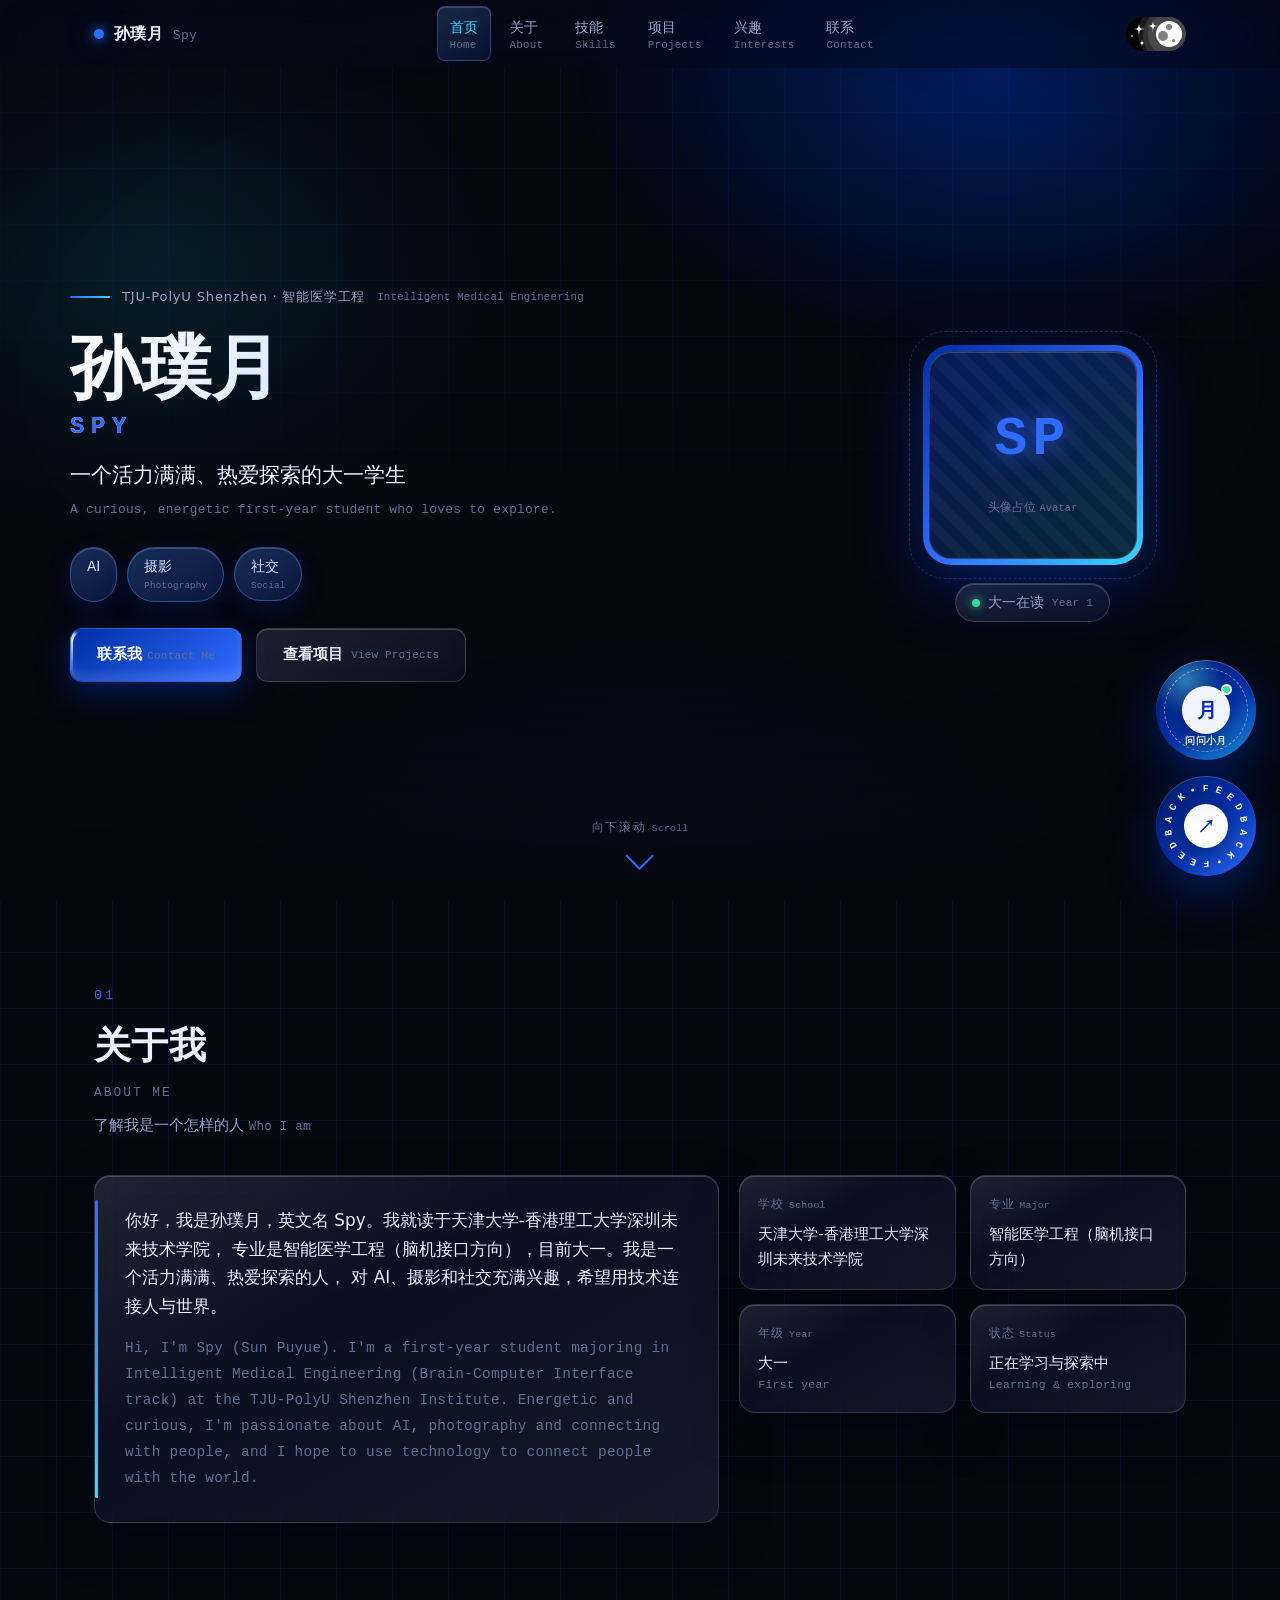
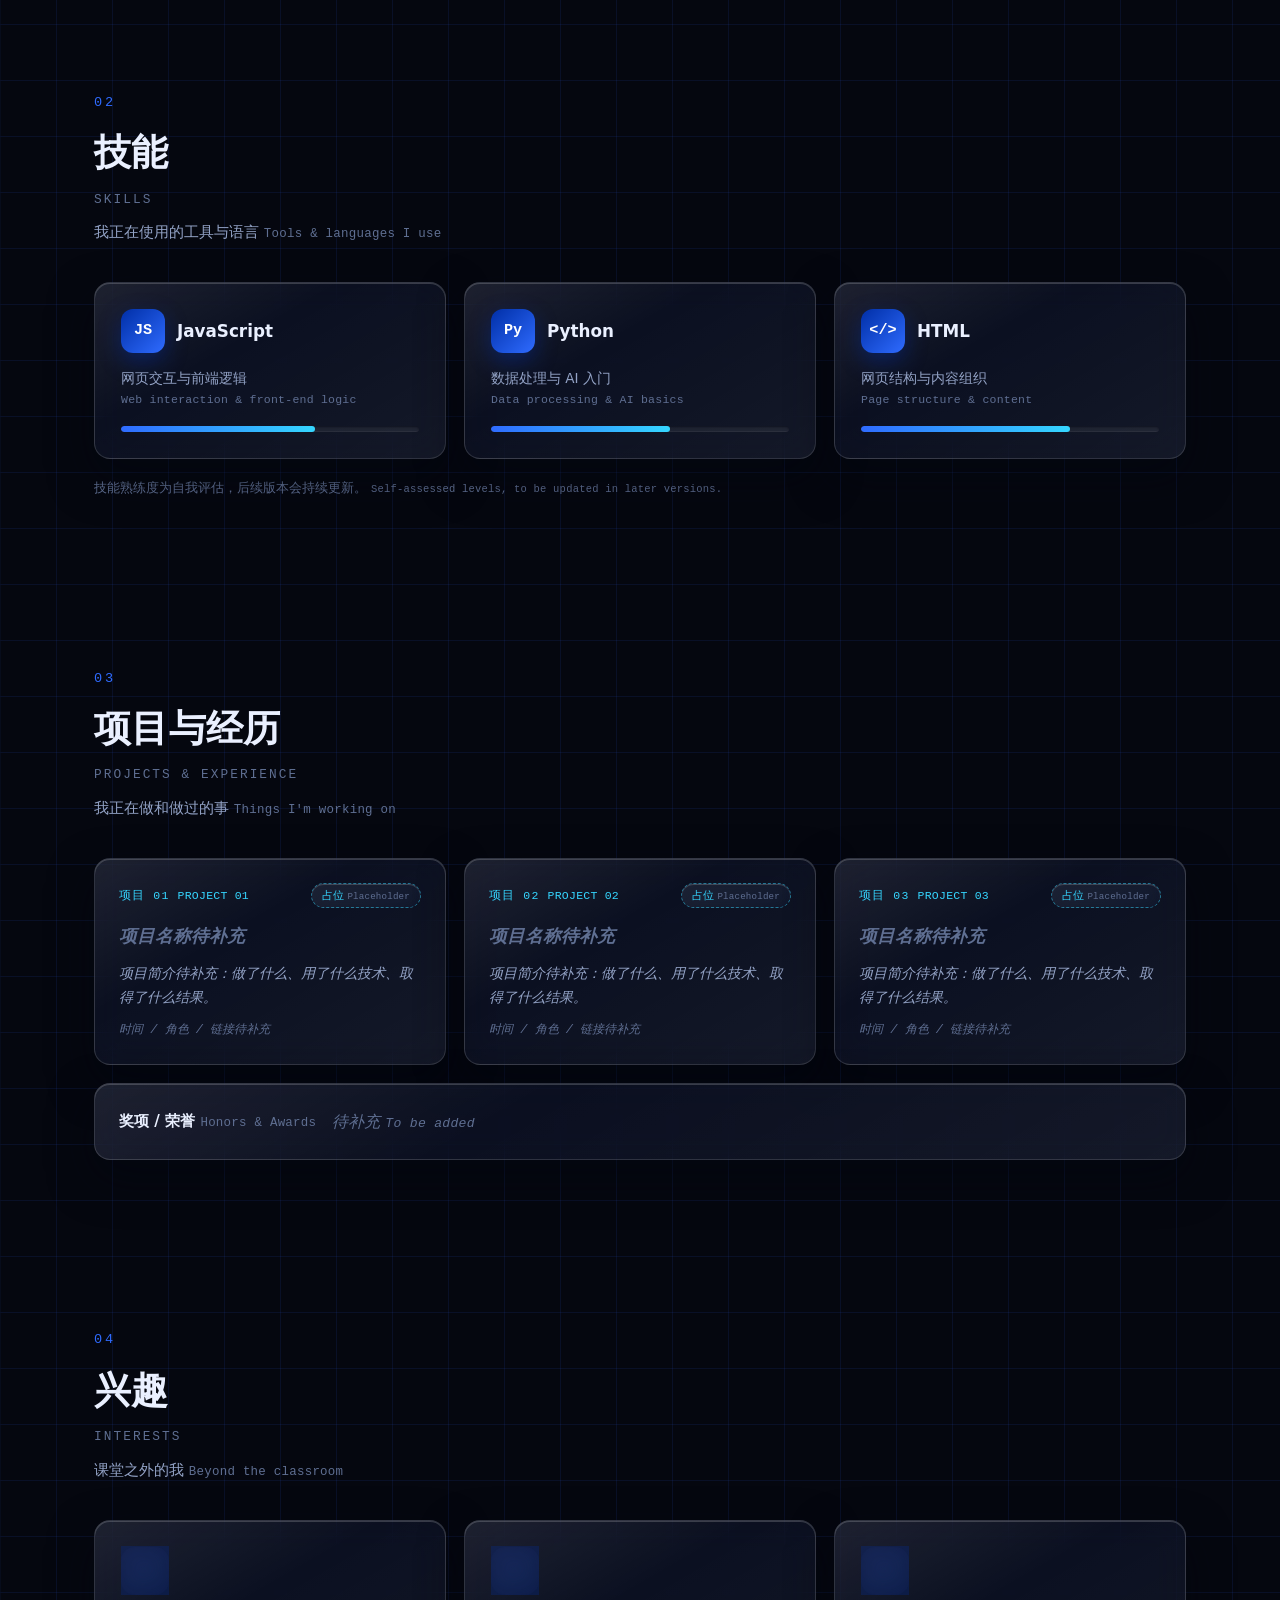
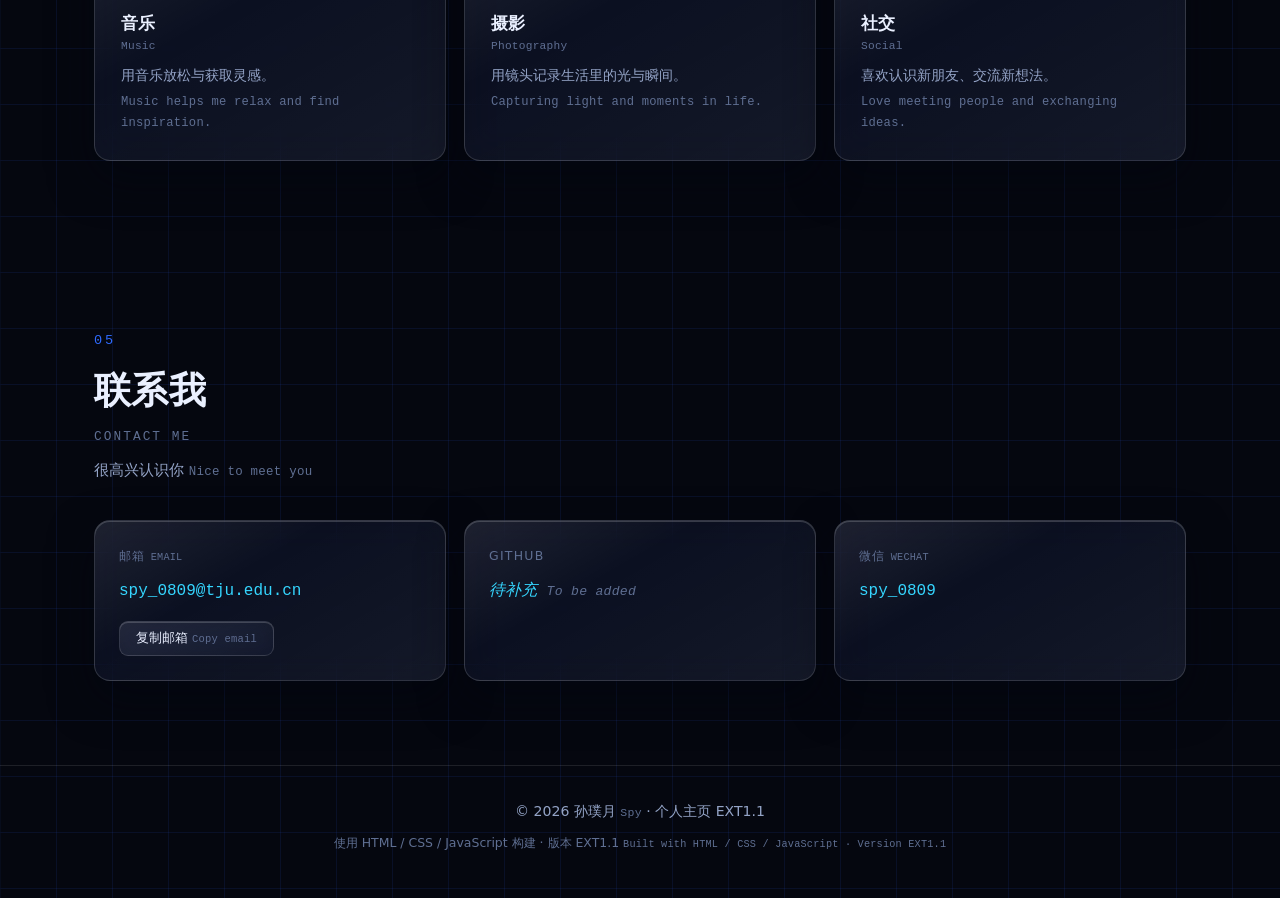
==== commit 70194857: "Add WeChat contact details" ====
--- a/docs/index.EXT1.1.html
+++ b/docs/index.EXT1.1.html
@@ -18,7 +18,7 @@
   </script>
   <link rel="preconnect" href="https://fonts.googleapis.com" />
   <link rel="icon" href="data:image/svg+xml;utf8,%3Csvg xmlns='http://www.w3.org/2000/svg' viewBox='0 0 64 64'%3E%3Crect width='64' height='64' rx='14' fill='%23050a18'/%3E%3Ccircle cx='32' cy='32' r='15' fill='none' stroke='%232f6bff' stroke-width='5'/%3E%3Ccircle cx='32' cy='32' r='5' fill='%238ab4ff'/%3E%3C/svg%3E" />
-  <link rel="stylesheet" href="style.EXT1.1.css?v=20260921c" />
+  <link rel="stylesheet" href="style.EXT1.1.css?v=20260924a" />
 </head>
 <body id="top">
   <!-- 背景装饰 -->
@@ -27,7 +27,7 @@
   <div class="bg-glow" aria-hidden="true"></div>
   <!-- 首屏以外区域的「交互式网格背景」
        （参考 Magic UI Interactive Grid Pattern，改用原生 SVG + 指针追踪实现；
-        SVG 内的方格由 script.EXT1.1.js?v=20260921c 按容器尺寸动态生成） -->
+        SVG 内的方格由 script.EXT1.1.js?v=20260924a 按容器尺寸动态生成） -->
   <div class="igrid-layer" aria-hidden="true">
     <svg class="igrid" id="interactiveGrid" xmlns="http://www.w3.org/2000/svg" focusable="false"></svg>
   </div>
@@ -329,8 +329,8 @@
         </div>
 
         <div class="card contact-card">
-          <p class="contact-label">简历 <span class="en">Resume</span></p>
-          <span class="contact-value placeholder-text">待补充 <span class="en">To be added</span></span>
+          <p class="contact-label">微信 <span class="en">WeChat</span></p>
+          <span class="contact-value">spy_0809</span>
         </div>
       </div>
     </section>
@@ -360,8 +360,8 @@
         <button class="twin-close" id="twinClose" type="button" aria-label="关闭数字分身">×</button>
         <div class="twin-avatar" id="twinAvatar" data-state="idle">
           <div class="twin-avatar__portrait">
-            <img class="twin-avatar__image twin-avatar__image--open" src="avatar_xiaoyue_open.EXT1.1.png?v=20260921c" alt="小月的 Q 版形象" draggable="false" />
-            <img class="twin-avatar__image twin-avatar__image--blink" src="avatar_xiaoyue_blink.EXT1.1.png?v=20260921c" alt="" aria-hidden="true" draggable="false" />
+            <img class="twin-avatar__image twin-avatar__image--open" src="avatar_xiaoyue_open.EXT1.1.png?v=20260924a" alt="小月的 Q 版形象" draggable="false" />
+            <img class="twin-avatar__image twin-avatar__image--blink" src="avatar_xiaoyue_blink.EXT1.1.png?v=20260924a" alt="" aria-hidden="true" draggable="false" />
             <div class="twin-avatar__thinking" aria-hidden="true"><i></i><i></i><i></i></div>
           </div>
           <div class="twin-avatar__status" id="twinAvatarStatus">在线 · 资料速答模式</div>
@@ -451,7 +451,7 @@
     </div>
   </dialog>
 
-  <script src="config.EXT1.1.js?v=20260921c"></script>
-  <script src="script.EXT1.1.js?v=20260921c"></script>
+  <script src="config.EXT1.1.js?v=20260924a"></script>
+  <script src="script.EXT1.1.js?v=20260924a"></script>
 </body>
 </html>
--- a/docs/style.EXT1.1.css
+++ b/docs/style.EXT1.1.css
@@ -1775,8 +1775,8 @@
   position: fixed;
   inset: auto 24px 140px auto;
   z-index: 150;
-  width: min(380px, calc(100vw - 32px));
-  height: min(600px, calc(100dvh - 168px));
+  width: min(440px, calc(100vw - 32px));
+  height: min(700px, calc(100dvh - 168px));
   max-width: none;
   max-height: none;
   margin: 0;
@@ -1811,10 +1811,10 @@
   position: relative;
   flex: 0 0 auto;
   display: flex;
-  flex-direction: column;
+  flex-direction: row;
   align-items: center;
-  gap: 5px;
-  padding: 12px 18px 14px;
+  gap: 12px;
+  padding: 10px 16px;
   border-bottom: 1px solid rgba(155,195,255,.14);
   background: linear-gradient(180deg, rgba(0,47,167,.16), transparent);
 }
@@ -1843,8 +1843,9 @@
   left: auto;
   top: auto;
   transform: none;
-  width: 190px;
-  min-height: 190px;
+  flex: 0 0 124px;
+  width: 124px;
+  min-height: 132px;
   display: flex;
   flex-direction: column;
   align-items: center;
@@ -1853,8 +1854,8 @@
 }
 .twin-avatar__portrait {
   position: relative;
-  width: 174px;
-  height: 164px;
+  width: 112px;
+  height: 112px;
   display: grid;
   place-items: center;
   isolation: isolate;
@@ -1925,8 +1926,11 @@
   left: auto;
   right: auto;
   bottom: auto;
-  width: 100%;
-  text-align: center;
+  flex: 1 1 auto;
+  width: auto;
+  min-width: 0;
+  padding-right: 28px;
+  text-align: left;
 }
 .twin-kicker {
   color: var(--accent);
@@ -2023,13 +2027,13 @@
 .twin-suggestion:hover { color: #fff; border-color: rgba(53,214,255,.52); background: rgba(0,47,167,.28); }
 .twin-form {
   flex: 0 0 auto;
-  padding: 8px 14px 13px;
+  padding: 6px 14px 9px;
   border-top: 1px solid rgba(155,195,255,.12);
   background: rgba(3,8,23,.72);
 }
 .twin-input-label {
   display: block;
-  margin-bottom: 5px;
+  margin-bottom: 3px;
   color: var(--muted);
   font-size: .67rem;
   font-weight: 700;
@@ -2048,8 +2052,8 @@
 .twin-input-shell textarea {
   flex: 1 1 auto;
   width: 100%;
-  min-height: 42px;
-  max-height: 96px;
+  min-height: 36px;
+  max-height: 88px;
   resize: vertical;
   border: 0;
   outline: 0;
@@ -2085,7 +2089,7 @@
   justify-content: space-between;
   gap: 8px;
   min-height: 17px;
-  margin-top: 4px;
+  margin-top: 2px;
   color: var(--faint);
   font-size: .62rem;
 }
@@ -2144,10 +2148,10 @@
     border-radius: 22px;
   }
   .twin-shell { border-radius: 22px; }
-  .twin-header { gap: 4px; padding: 9px 12px 10px; }
-  .twin-avatar { width: 166px; min-height: 175px; }
-  .twin-avatar__portrait { width: 154px; height: 148px; }
-  .twin-heading { width: 100%; }
+  .twin-header { gap: 9px; padding: 8px 10px; }
+  .twin-avatar { flex: 0 0 108px; width: 108px; min-height: 118px; }
+  .twin-avatar__portrait { width: 96px; height: 96px; }
+  .twin-heading { width: auto; padding-right: 24px; text-align: left; }
   .twin-title { font-size: 1.2rem; }
   .twin-notice { margin: 8px 10px 6px; font-size: .65rem; }
   .twin-messages { padding-left: 10px; padding-right: 10px; }
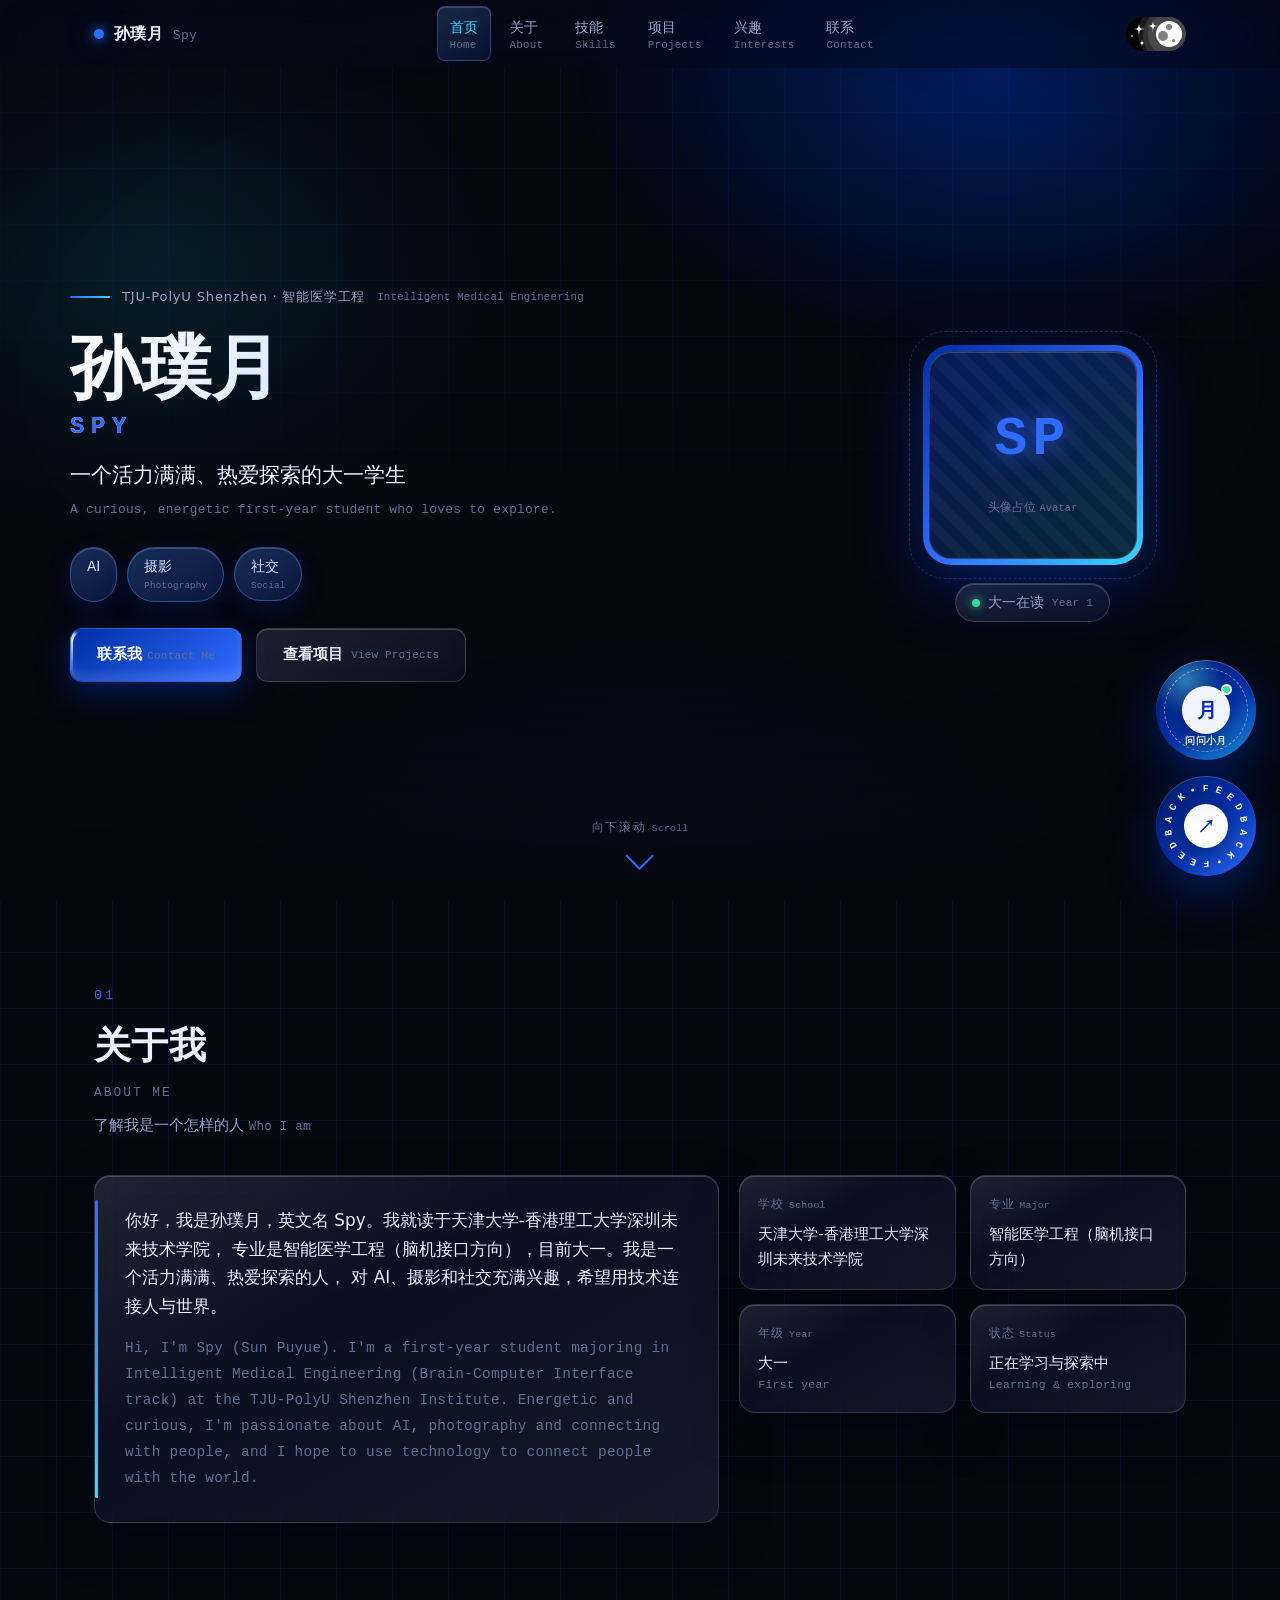
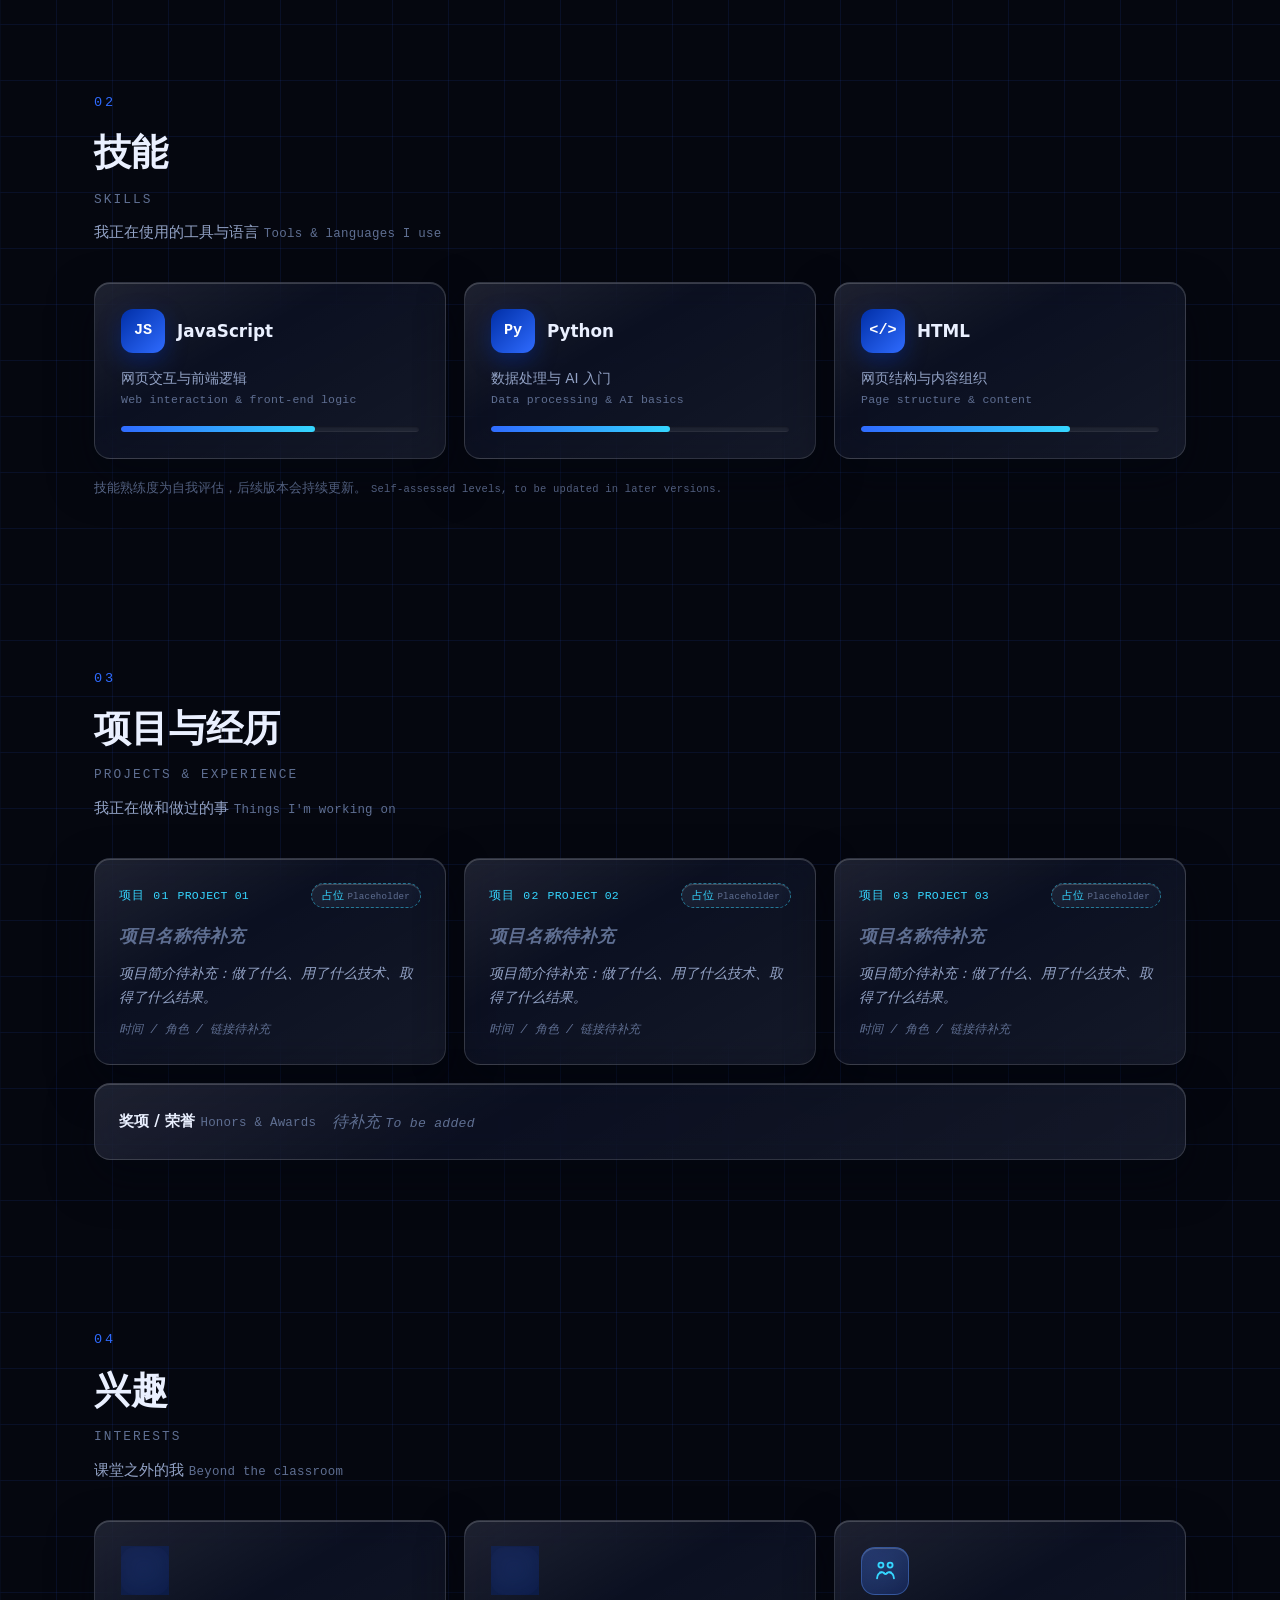
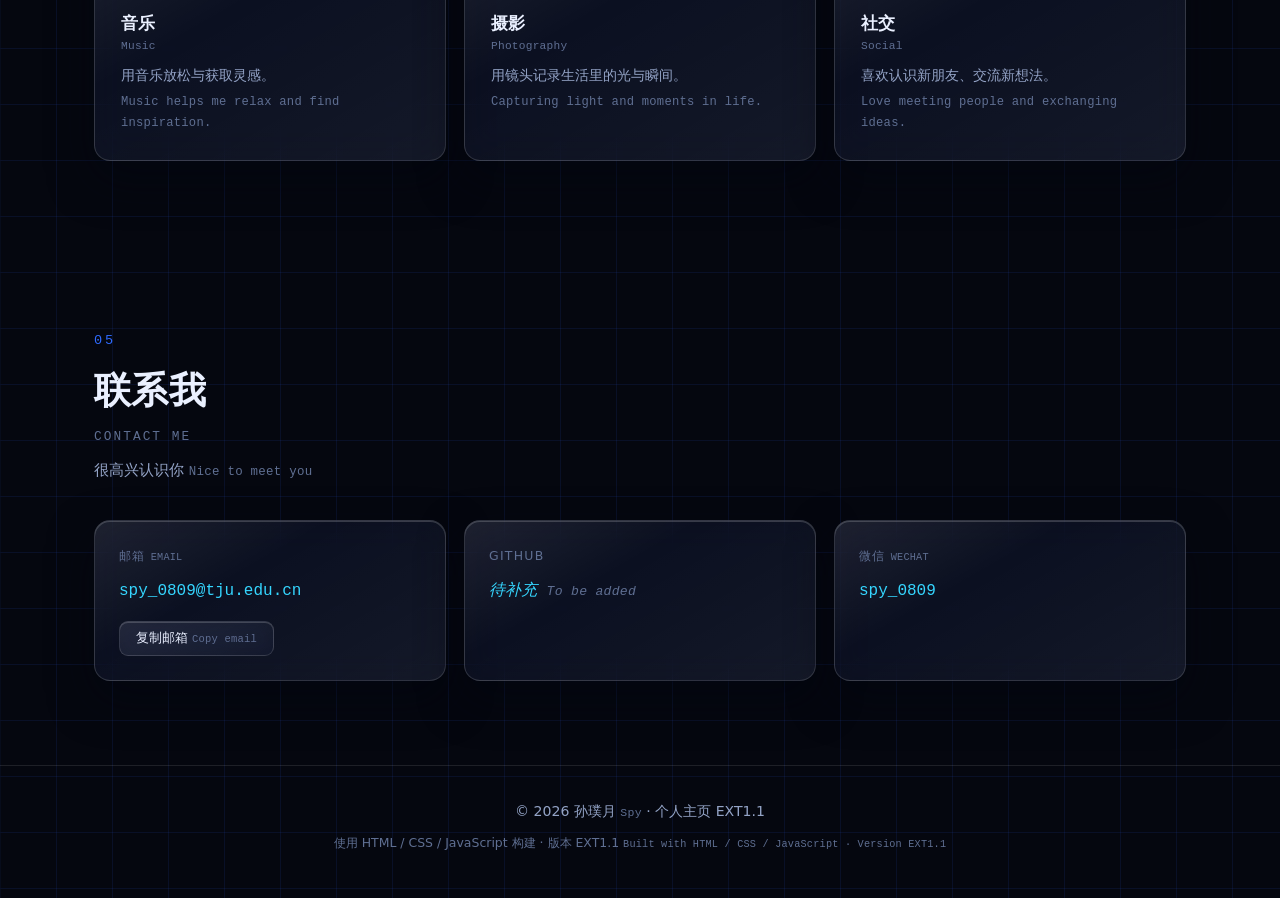
==== commit 43346a1e: "Replace social interest icon" ====
--- a/docs/index.EXT1.1.html
+++ b/docs/index.EXT1.1.html
@@ -18,7 +18,7 @@
   </script>
   <link rel="preconnect" href="https://fonts.googleapis.com" />
   <link rel="icon" href="data:image/svg+xml;utf8,%3Csvg xmlns='http://www.w3.org/2000/svg' viewBox='0 0 64 64'%3E%3Crect width='64' height='64' rx='14' fill='%23050a18'/%3E%3Ccircle cx='32' cy='32' r='15' fill='none' stroke='%232f6bff' stroke-width='5'/%3E%3Ccircle cx='32' cy='32' r='5' fill='%238ab4ff'/%3E%3C/svg%3E" />
-  <link rel="stylesheet" href="style.EXT1.1.css?v=20260924a" />
+  <link rel="stylesheet" href="style.EXT1.1.css?v=20260924b" />
 </head>
 <body id="top">
   <!-- 背景装饰 -->
@@ -27,7 +27,7 @@
   <div class="bg-glow" aria-hidden="true"></div>
   <!-- 首屏以外区域的「交互式网格背景」
        （参考 Magic UI Interactive Grid Pattern，改用原生 SVG + 指针追踪实现；
-        SVG 内的方格由 script.EXT1.1.js?v=20260924a 按容器尺寸动态生成） -->
+        SVG 内的方格由 script.EXT1.1.js?v=20260924b 按容器尺寸动态生成） -->
   <div class="igrid-layer" aria-hidden="true">
     <svg class="igrid" id="interactiveGrid" xmlns="http://www.w3.org/2000/svg" focusable="false"></svg>
   </div>
@@ -299,7 +299,14 @@
           <p>用镜头记录生活里的光与瞬间。 <span class="en">Capturing light and moments in life.</span></p>
         </div>
         <div class="card interest-card">
-          <span class="interest-emoji" aria-hidden="true">◎</span>
+          <span class="interest-emoji interest-emoji--social" aria-hidden="true">
+            <svg viewBox="0 0 24 24" width="25" height="25" fill="none" stroke="currentColor" stroke-width="1.8" stroke-linecap="round" stroke-linejoin="round">
+              <circle cx="7.6" cy="6.8" r="2.4"/><circle cx="16.4" cy="6.8" r="2.4"/>
+              <path d="M3.9 19.5c.2-3.4 1.6-5.5 4.6-5.7"/><path d="M20.1 19.5c-.2-3.4-1.6-5.5-4.6-5.7"/>
+              <path d="M6.7 13.9c1.5-.6 3-.3 4.1.8"/><path d="M17.3 13.9c-1.5-.6-3-.3-4.1.8"/>
+              <path d="M10.8 14.7c.7.7 1.7.7 2.4 0"/>
+            </svg>
+          </span>
           <h3>社交 <span class="en">Social</span></h3>
           <p>喜欢认识新朋友、交流新想法。 <span class="en">Love meeting people and exchanging ideas.</span></p>
         </div>
@@ -360,8 +367,8 @@
         <button class="twin-close" id="twinClose" type="button" aria-label="关闭数字分身">×</button>
         <div class="twin-avatar" id="twinAvatar" data-state="idle">
           <div class="twin-avatar__portrait">
-            <img class="twin-avatar__image twin-avatar__image--open" src="avatar_xiaoyue_open.EXT1.1.png?v=20260924a" alt="小月的 Q 版形象" draggable="false" />
-            <img class="twin-avatar__image twin-avatar__image--blink" src="avatar_xiaoyue_blink.EXT1.1.png?v=20260924a" alt="" aria-hidden="true" draggable="false" />
+            <img class="twin-avatar__image twin-avatar__image--open" src="avatar_xiaoyue_open.EXT1.1.png?v=20260924b" alt="小月的 Q 版形象" draggable="false" />
+            <img class="twin-avatar__image twin-avatar__image--blink" src="avatar_xiaoyue_blink.EXT1.1.png?v=20260924b" alt="" aria-hidden="true" draggable="false" />
             <div class="twin-avatar__thinking" aria-hidden="true"><i></i><i></i><i></i></div>
           </div>
           <div class="twin-avatar__status" id="twinAvatarStatus">在线 · 资料速答模式</div>
@@ -451,7 +458,7 @@
     </div>
   </dialog>
 
-  <script src="config.EXT1.1.js?v=20260924a"></script>
-  <script src="script.EXT1.1.js?v=20260924a"></script>
+  <script src="config.EXT1.1.js?v=20260924b"></script>
+  <script src="script.EXT1.1.js?v=20260924b"></script>
 </body>
 </html>
--- a/docs/style.EXT1.1.css
+++ b/docs/style.EXT1.1.css
@@ -899,6 +899,7 @@
   backdrop-filter: blur(var(--glass-blur-sm)) saturate(var(--glass-sat));
   -webkit-backdrop-filter: blur(var(--glass-blur-sm)) saturate(var(--glass-sat));
 }
+.interest-emoji svg { display: block; width: 25px; height: 25px; }
 .interest-card h3 { font-size: 1.05rem; margin-bottom: 8px; }
 .interest-card h3 .en { display: block; font-size: 0.7rem; }
 .interest-card p { font-size: 0.88rem; color: var(--muted); }
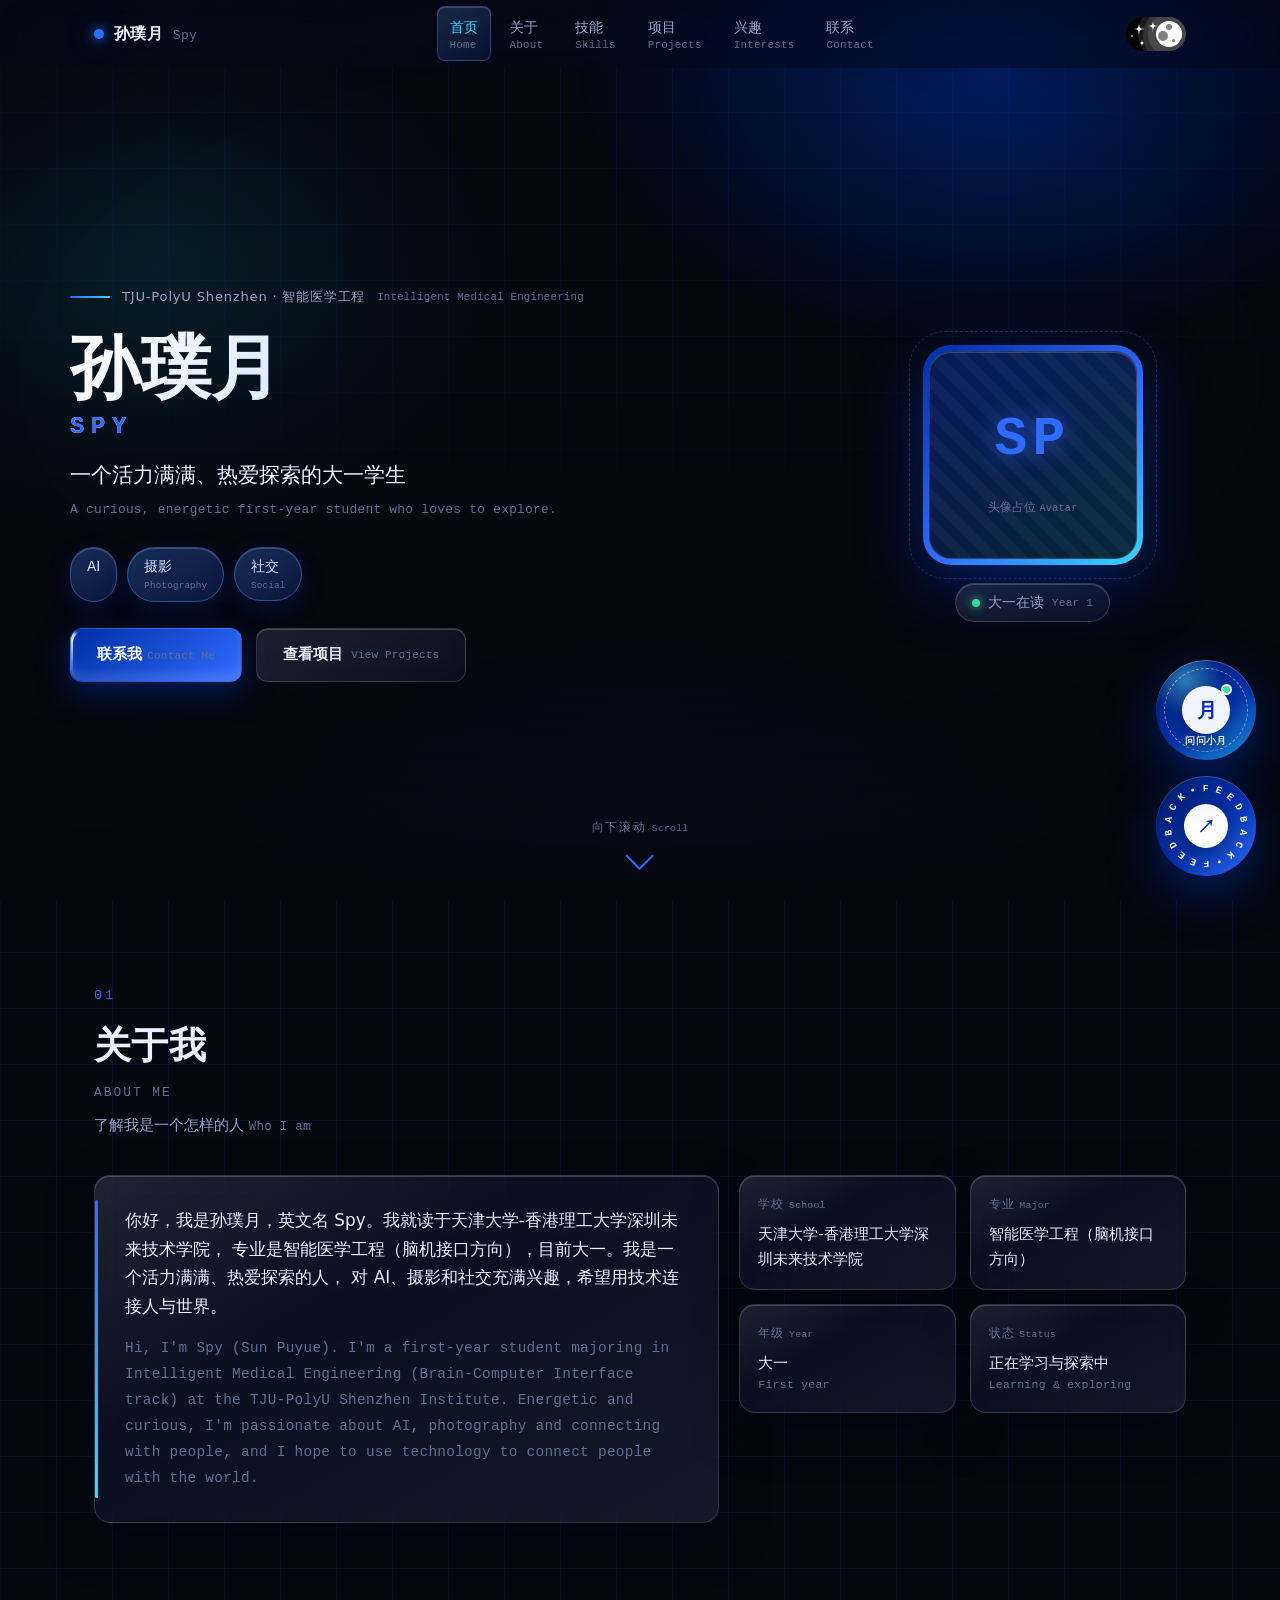
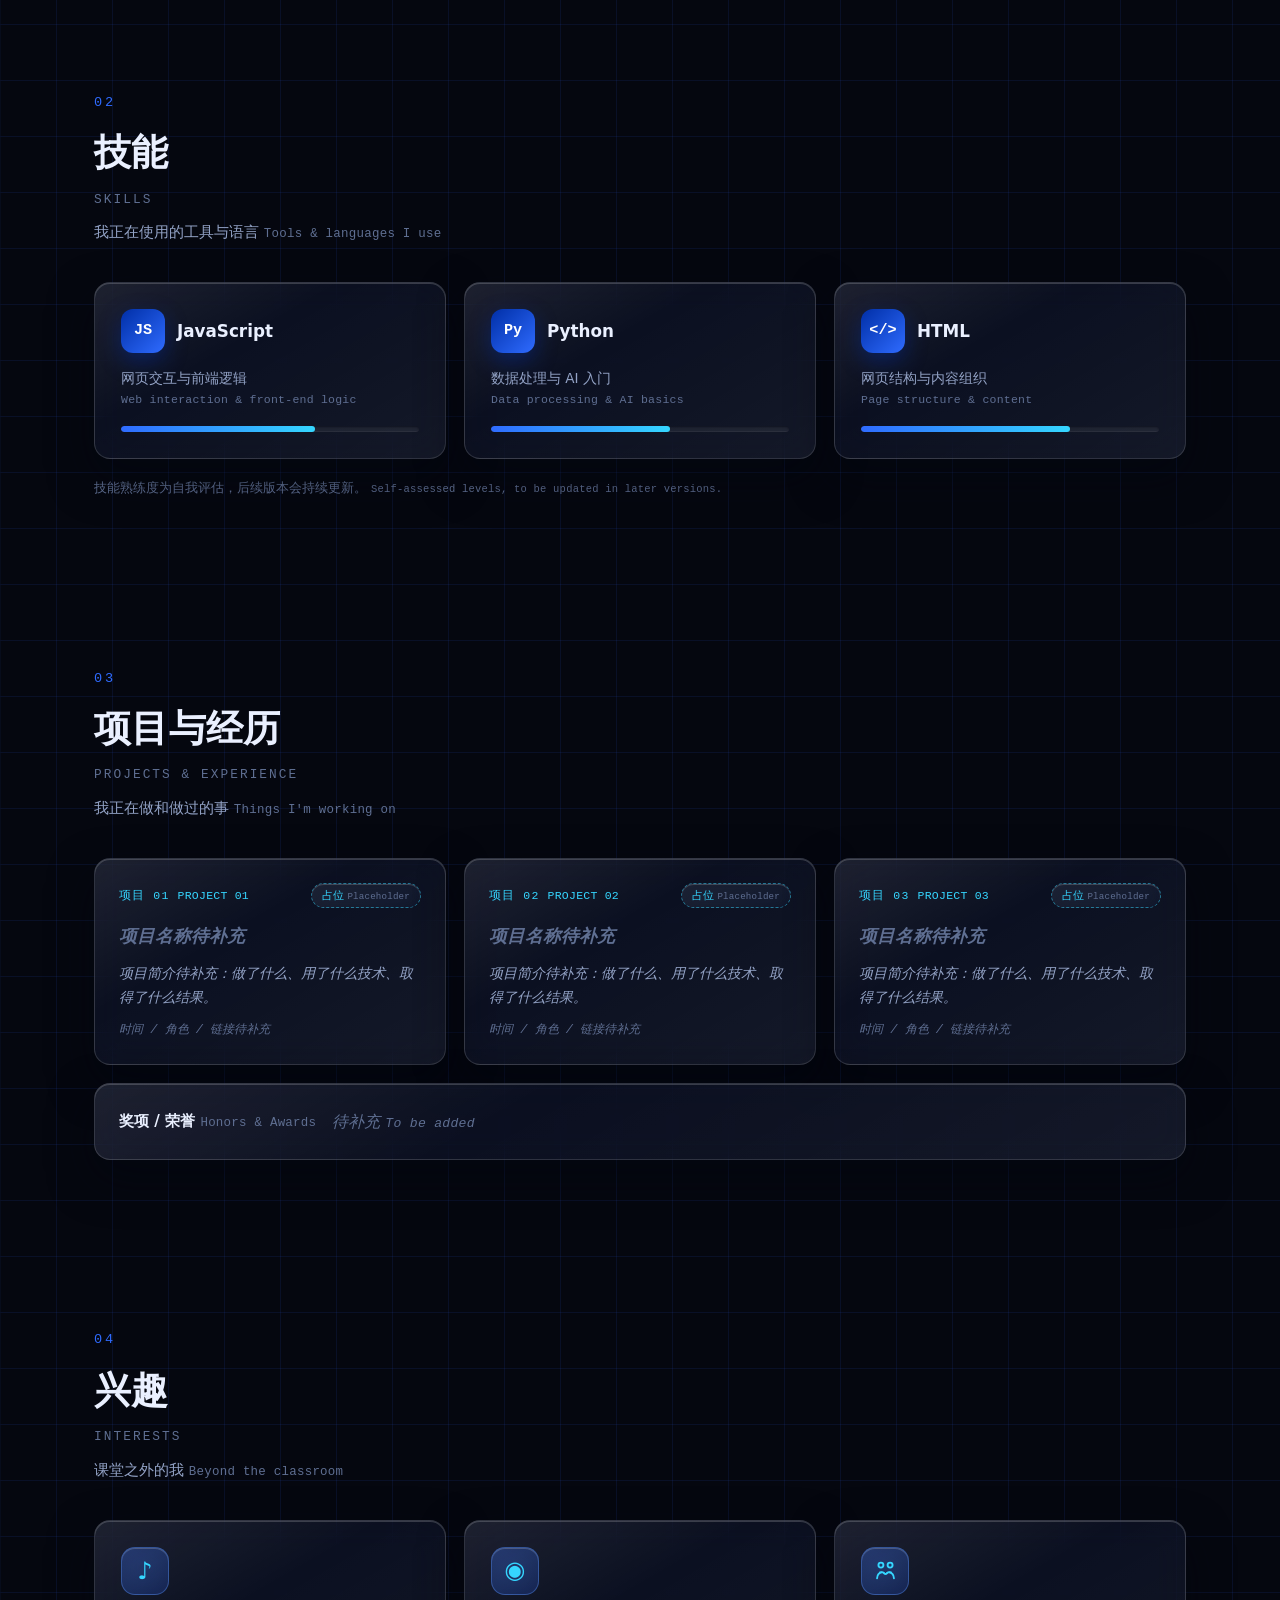
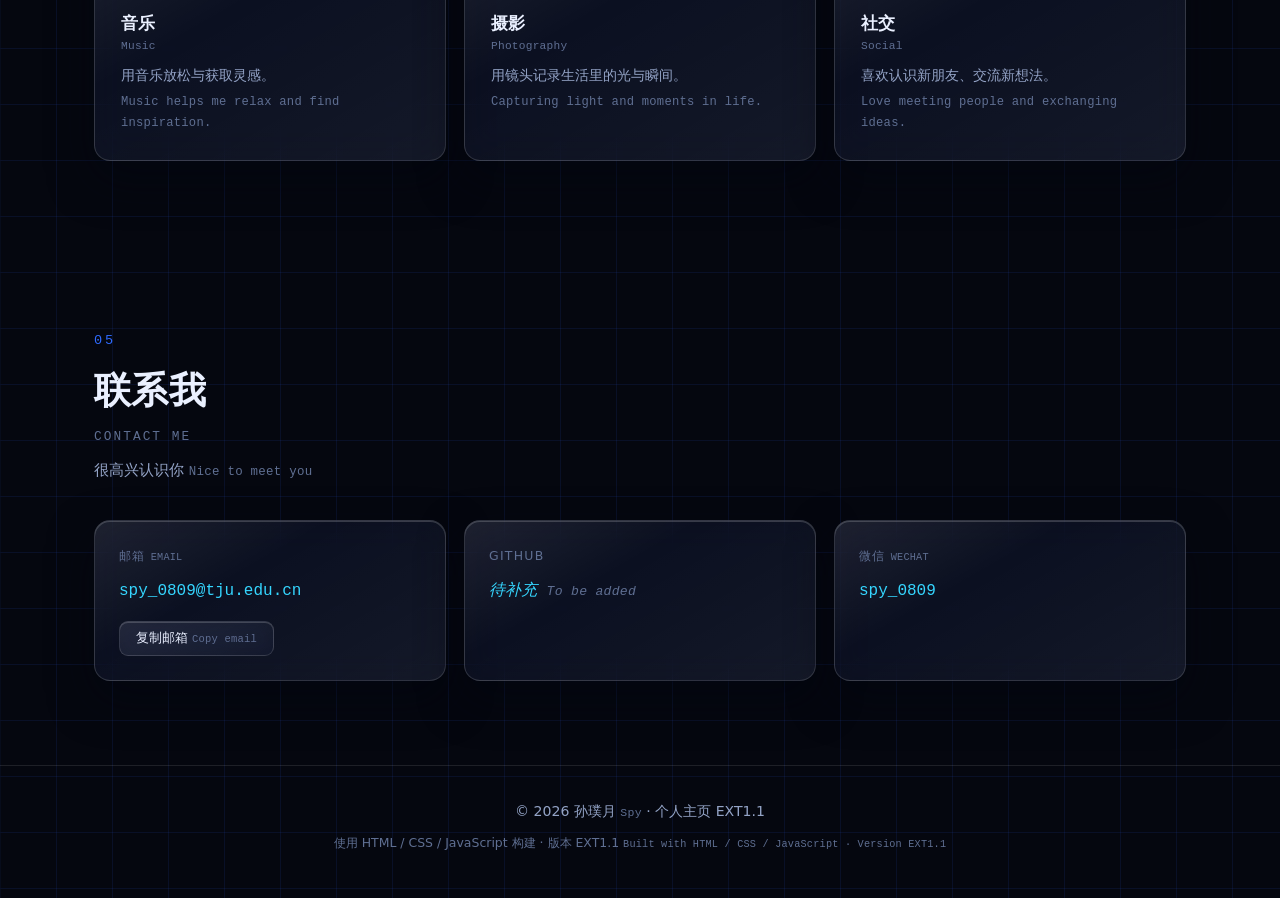
==== commit 86777759: "Add minimum two second opening loader" ====
--- a/docs/index.EXT1.1.html
+++ b/docs/index.EXT1.1.html
@@ -7,6 +7,8 @@
   <meta name="description" content="孙璞月（Spy）的个人主页 — 天津大学-香港理工大学深圳未来技术学院，智能医学工程（脑机接口方向）大一学生。" />
   <meta name="theme-color" content="#05070f" />
   <script>
+    document.documentElement.classList.add("splash-active");
+    window.__ext11SplashStart = performance.now();
     (function () {
       try {
         var savedTheme = localStorage.getItem("spy-theme");
@@ -16,18 +18,32 @@
       }
     })();
   </script>
+  <style>
+    html.splash-active, html.splash-active body { overflow: hidden; }
+    #siteSplash { position: fixed; inset: 0; z-index: 9999; display: grid; place-items: center; background: #05070f; opacity: 1; transition: opacity .4s ease; }
+    #siteSplash.is-hidden { opacity: 0; pointer-events: none; }
+  </style>
+  <noscript><style>#siteSplash { display: none !important; } html.splash-active, html.splash-active body { overflow: auto !important; }</style></noscript>
   <link rel="preconnect" href="https://fonts.googleapis.com" />
   <link rel="icon" href="data:image/svg+xml;utf8,%3Csvg xmlns='http://www.w3.org/2000/svg' viewBox='0 0 64 64'%3E%3Crect width='64' height='64' rx='14' fill='%23050a18'/%3E%3Ccircle cx='32' cy='32' r='15' fill='none' stroke='%232f6bff' stroke-width='5'/%3E%3Ccircle cx='32' cy='32' r='5' fill='%238ab4ff'/%3E%3C/svg%3E" />
-  <link rel="stylesheet" href="style.EXT1.1.css?v=20260924b" />
+  <link rel="stylesheet" href="style.EXT1.1.css?v=20260924c" />
 </head>
 <body id="top">
+  <!-- EXT1.1 opening loader: Uiverse bright-lizard-8 by dexter-st (MIT License) -->
+  <div class="site-splash" id="siteSplash" role="status" aria-live="polite" aria-label="正在加载网站 Loading">
+    <div class="ext11-loader-wrapper" aria-hidden="true">
+      <span class="ext11-loader-letter">G</span><span class="ext11-loader-letter">e</span><span class="ext11-loader-letter">n</span><span class="ext11-loader-letter">e</span><span class="ext11-loader-letter">r</span><span class="ext11-loader-letter">a</span><span class="ext11-loader-letter">t</span><span class="ext11-loader-letter">i</span><span class="ext11-loader-letter">n</span><span class="ext11-loader-letter">g</span>
+      <div class="ext11-loader"></div>
+    </div>
+  </div>
+
   <!-- 背景装饰 -->
   <!-- 首屏静态网格（V2.2 起仅覆盖首屏区域，保持 V1/V2.1 的首屏观感不变） -->
   <div class="bg-grid" aria-hidden="true"></div>
   <div class="bg-glow" aria-hidden="true"></div>
   <!-- 首屏以外区域的「交互式网格背景」
        （参考 Magic UI Interactive Grid Pattern，改用原生 SVG + 指针追踪实现；
-        SVG 内的方格由 script.EXT1.1.js?v=20260924b 按容器尺寸动态生成） -->
+        SVG 内的方格由 script.EXT1.1.js?v=20260924c 按容器尺寸动态生成） -->
   <div class="igrid-layer" aria-hidden="true">
     <svg class="igrid" id="interactiveGrid" xmlns="http://www.w3.org/2000/svg" focusable="false"></svg>
   </div>
@@ -367,8 +383,8 @@
         <button class="twin-close" id="twinClose" type="button" aria-label="关闭数字分身">×</button>
         <div class="twin-avatar" id="twinAvatar" data-state="idle">
           <div class="twin-avatar__portrait">
-            <img class="twin-avatar__image twin-avatar__image--open" src="avatar_xiaoyue_open.EXT1.1.png?v=20260924b" alt="小月的 Q 版形象" draggable="false" />
-            <img class="twin-avatar__image twin-avatar__image--blink" src="avatar_xiaoyue_blink.EXT1.1.png?v=20260924b" alt="" aria-hidden="true" draggable="false" />
+            <img class="twin-avatar__image twin-avatar__image--open" src="avatar_xiaoyue_open.EXT1.1.png?v=20260924c" alt="小月的 Q 版形象" draggable="false" />
+            <img class="twin-avatar__image twin-avatar__image--blink" src="avatar_xiaoyue_blink.EXT1.1.png?v=20260924c" alt="" aria-hidden="true" draggable="false" />
             <div class="twin-avatar__thinking" aria-hidden="true"><i></i><i></i><i></i></div>
           </div>
           <div class="twin-avatar__status" id="twinAvatarStatus">在线 · 资料速答模式</div>
@@ -458,7 +474,7 @@
     </div>
   </dialog>
 
-  <script src="config.EXT1.1.js?v=20260924b"></script>
-  <script src="script.EXT1.1.js?v=20260924b"></script>
+  <script src="config.EXT1.1.js?v=20260924c"></script>
+  <script src="script.EXT1.1.js?v=20260924c"></script>
 </body>
 </html>
--- a/docs/style.EXT1.1.css
+++ b/docs/style.EXT1.1.css
@@ -2172,4 +2172,62 @@
   .twin-close,
   .twin-send,
   .twin-suggestion { transition: none; }
-}+}
+/* EXT1.1 opening loader: Uiverse bright-lizard-8 by dexter-st (MIT License) */
+.site-splash { position: fixed; inset: 0; z-index: 9999; display: grid; place-items: center; background: #05070f; opacity: 1; transition: opacity .4s ease; }
+.site-splash.is-hidden { opacity: 0; pointer-events: none; }
+.ext11-loader-wrapper {
+  position: relative;
+  width: 180px;
+  height: 180px;
+  display: flex;
+  align-items: center;
+  justify-content: center;
+  color: #fff;
+  font-family: "Inter", sans-serif;
+  font-size: 1.2em;
+  font-weight: 300;
+  letter-spacing: .015em;
+  user-select: none;
+}
+.ext11-loader {
+  position: absolute;
+  inset: 0;
+  border-radius: 50%;
+  animation: ext11-loader-rotate 2s linear infinite;
+}
+@keyframes ext11-loader-rotate {
+  0% { transform: rotate(90deg); box-shadow: 0 10px 20px 0 #fff inset, 0 20px 30px 0 #ad5fff inset, 0 60px 60px 0 #471eec inset; }
+  50% { transform: rotate(270deg); box-shadow: 0 10px 20px 0 #fff inset, 0 20px 10px 0 #d60a47 inset, 0 40px 60px 0 #311e80 inset; }
+  100% { transform: rotate(450deg); box-shadow: 0 10px 20px 0 #fff inset, 0 20px 30px 0 #ad5fff inset, 0 60px 60px 0 #471eec inset; }
+}
+.ext11-loader-letter {
+  position: relative;
+  z-index: 1;
+  display: inline-block;
+  opacity: .4;
+  animation: ext11-loader-letter 2s infinite;
+}
+.ext11-loader-letter:nth-child(1) { animation-delay: 0s; }
+.ext11-loader-letter:nth-child(2) { animation-delay: .1s; }
+.ext11-loader-letter:nth-child(3) { animation-delay: .2s; }
+.ext11-loader-letter:nth-child(4) { animation-delay: .3s; }
+.ext11-loader-letter:nth-child(5) { animation-delay: .4s; }
+.ext11-loader-letter:nth-child(6) { animation-delay: .5s; }
+.ext11-loader-letter:nth-child(7) { animation-delay: .6s; }
+.ext11-loader-letter:nth-child(8) { animation-delay: .7s; }
+.ext11-loader-letter:nth-child(9) { animation-delay: .8s; }
+.ext11-loader-letter:nth-child(10) { animation-delay: .9s; }
+@keyframes ext11-loader-letter {
+  0%, 100% { opacity: .4; transform: translateY(0); }
+  20% { opacity: 1; transform: scale(1.15); }
+  40% { opacity: .7; transform: translateY(0); }
+}
+@media (max-width: 600px) {
+  .ext11-loader-wrapper { width: 144px; height: 144px; font-size: 1rem; }
+}
+@media (prefers-reduced-motion: reduce) {
+  .site-splash { transition: none; }
+  .ext11-loader,
+  .ext11-loader-letter { animation: none !important; }
+}
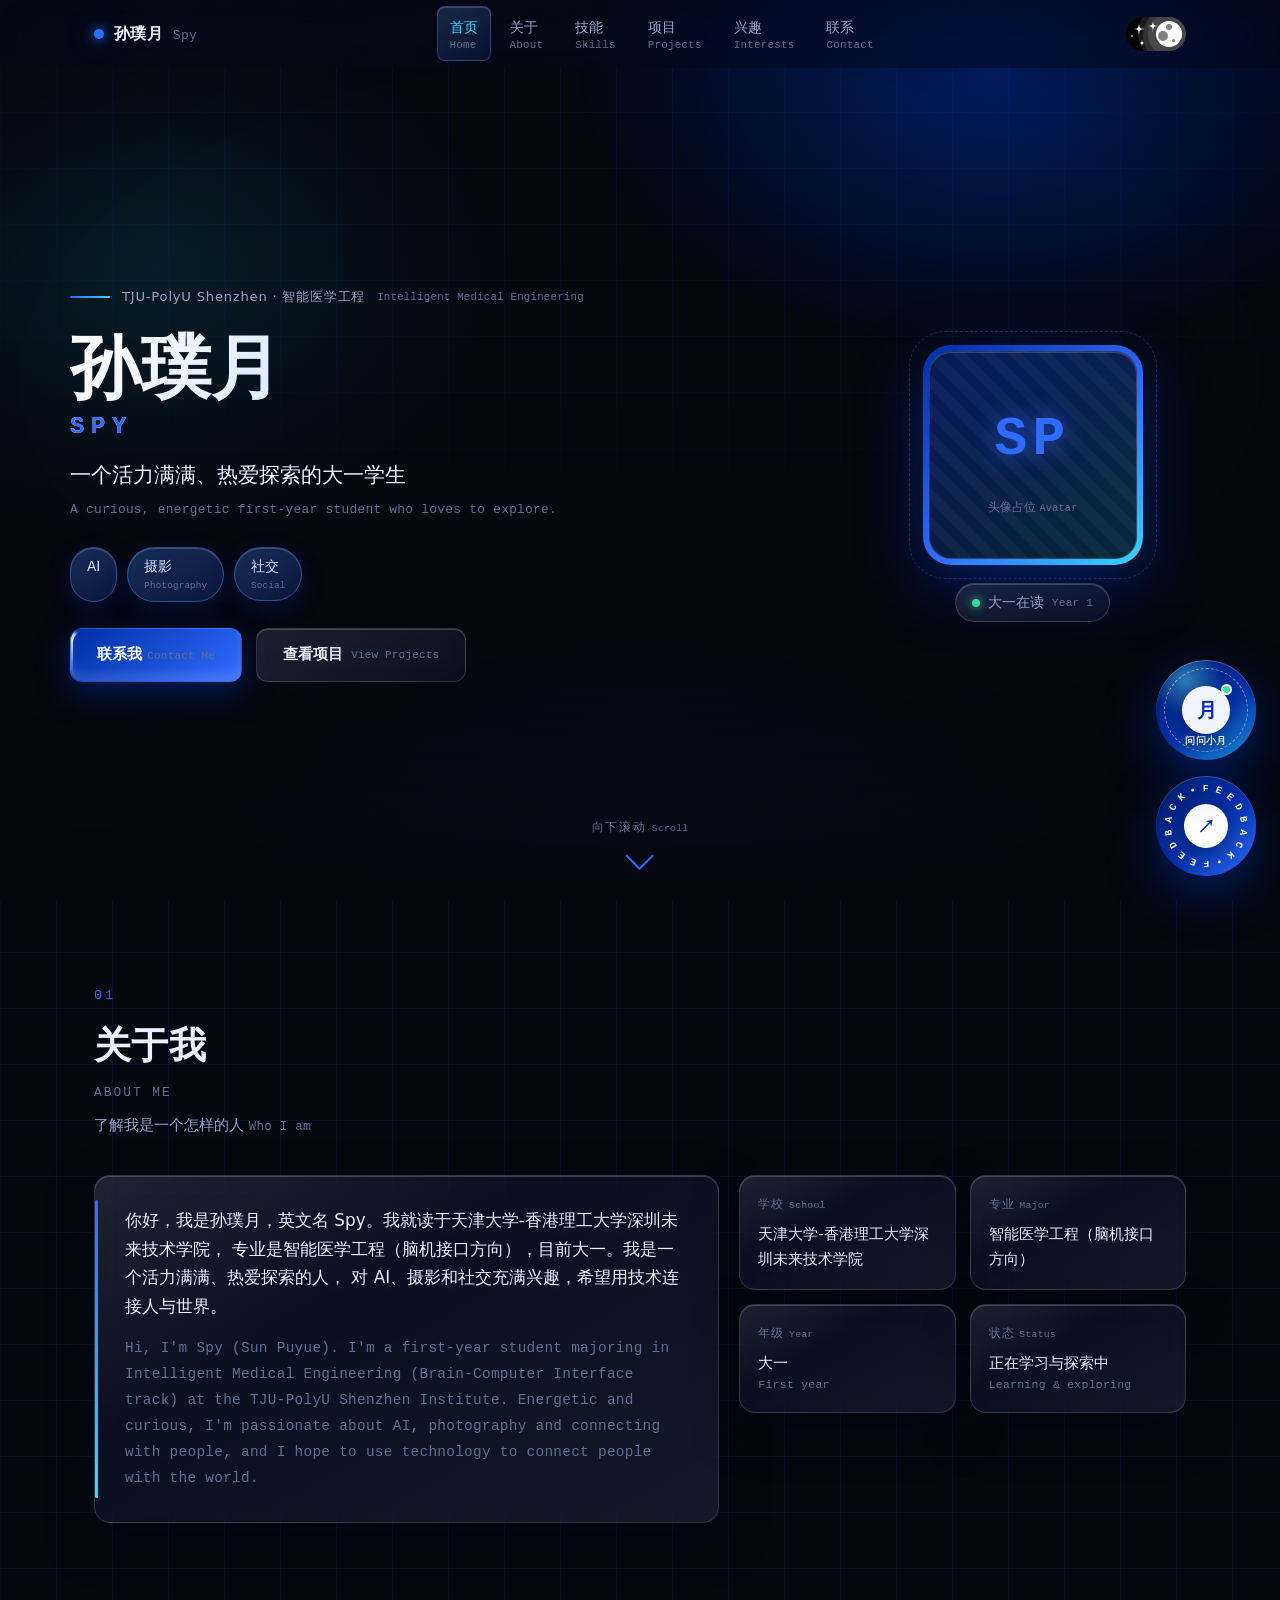
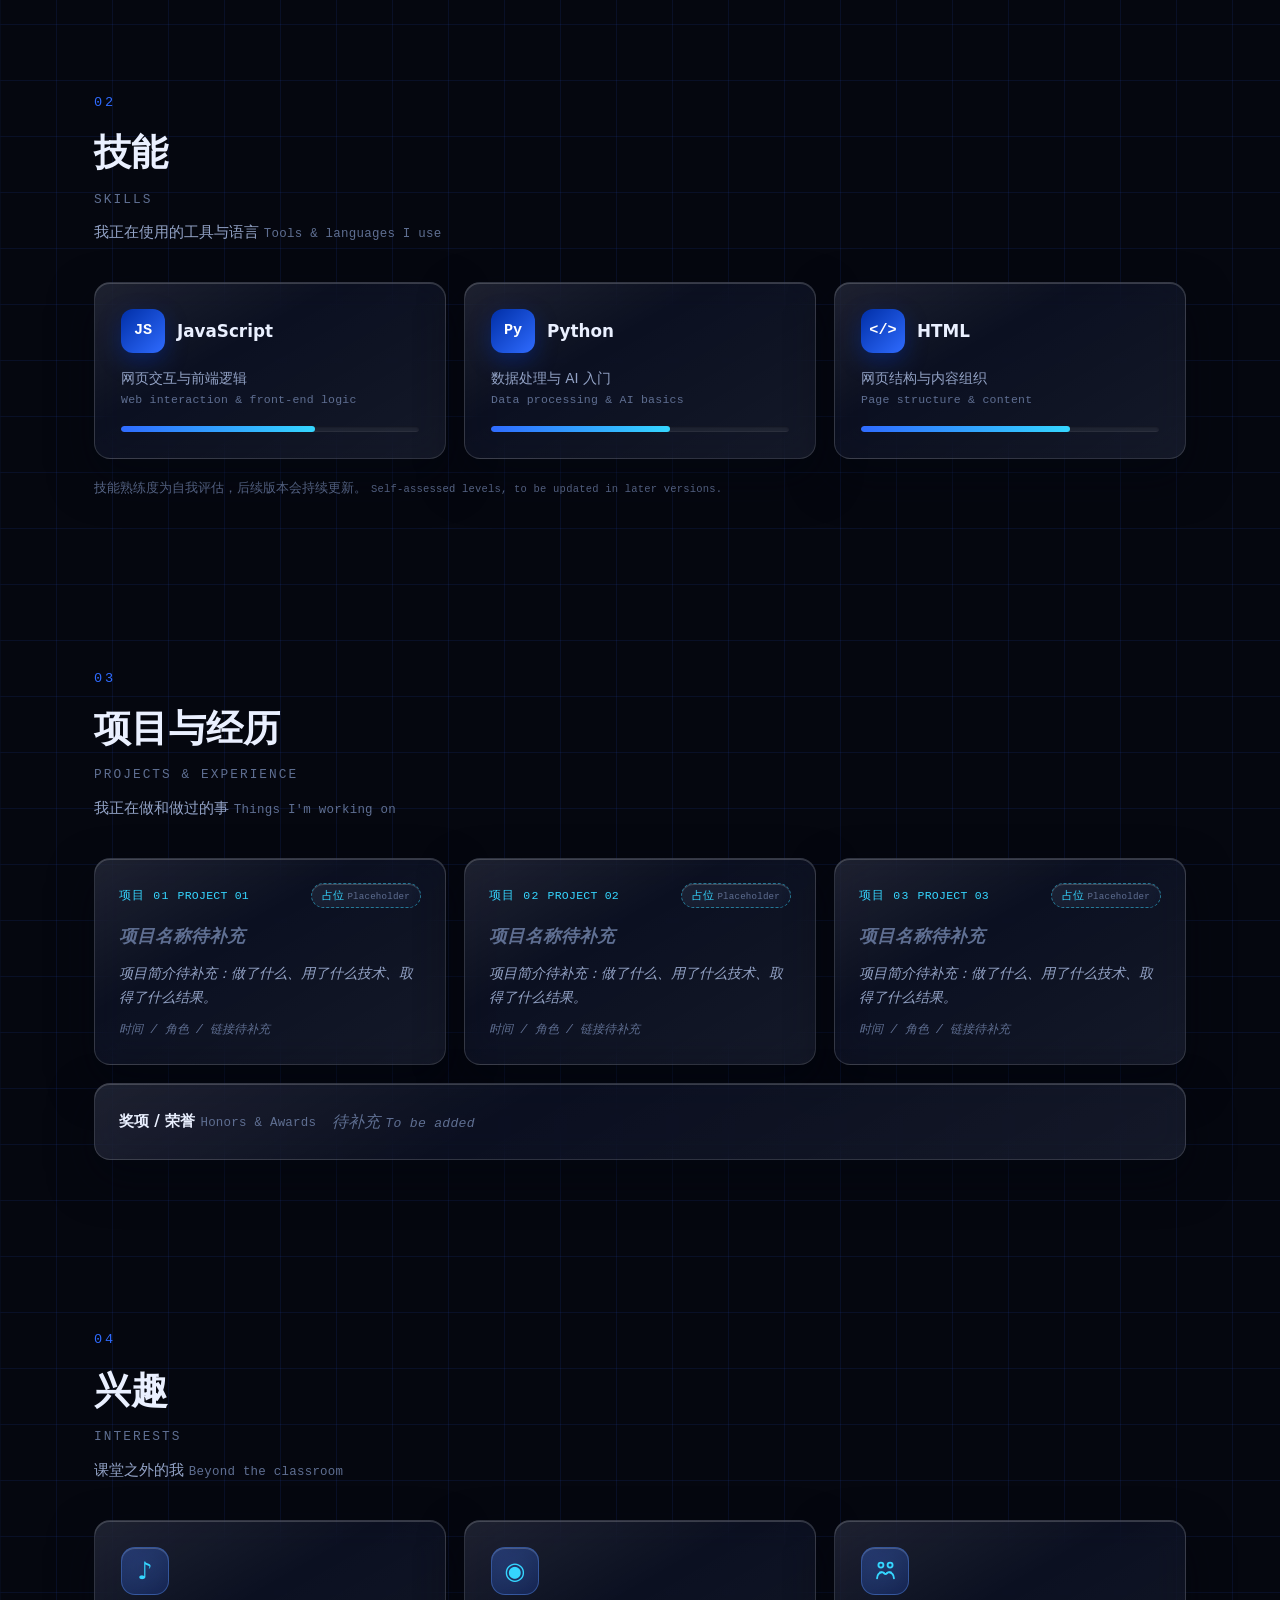
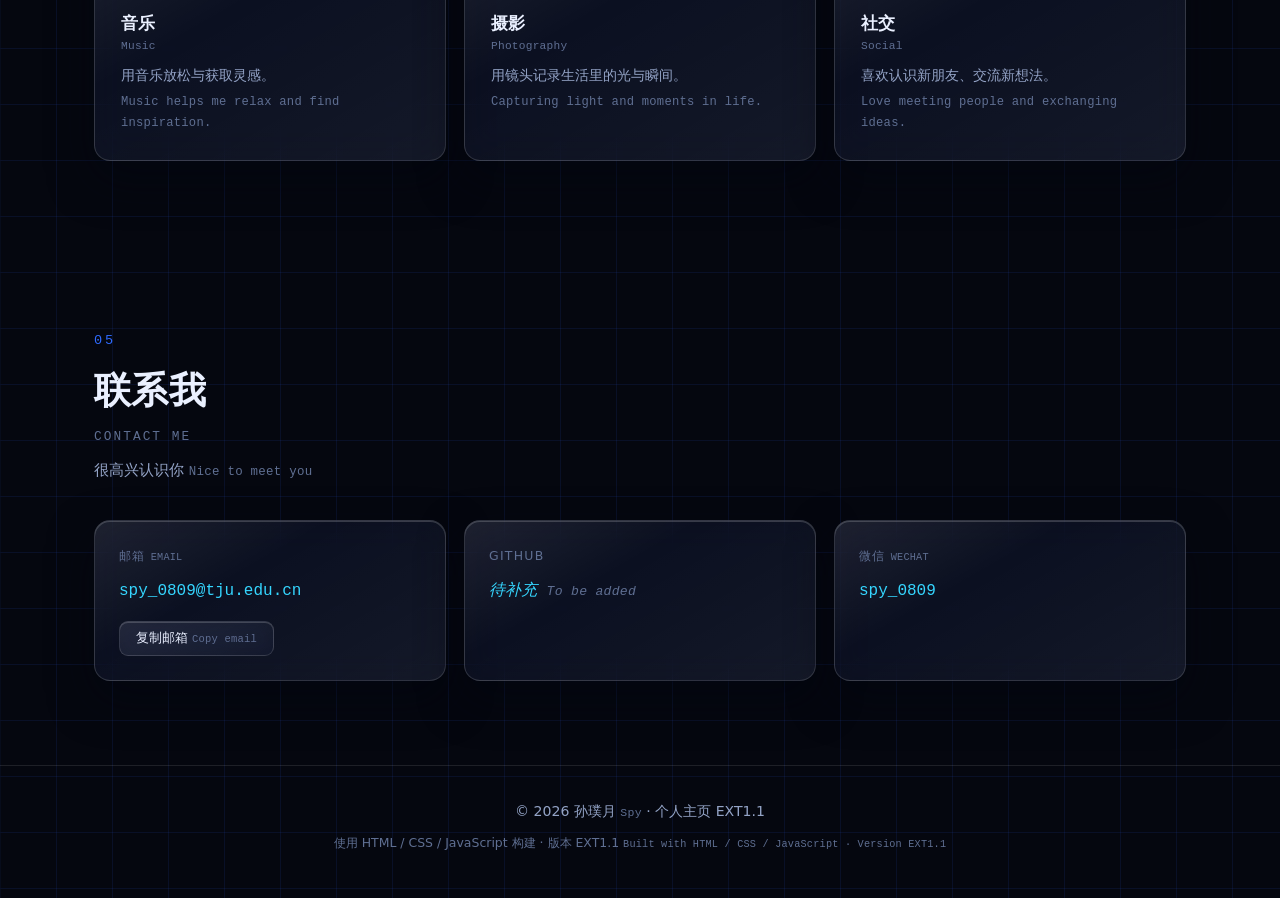
==== commit f8512666: "Fix mobile scroll hint overlap" ====
--- a/docs/index.EXT1.1.html
+++ b/docs/index.EXT1.1.html
@@ -9,6 +9,19 @@
   <script>
     document.documentElement.classList.add("splash-active");
     window.__ext11SplashStart = performance.now();
+    window.__ext11HideSplash = function () {
+      var splash = document.getElementById("siteSplash");
+      if (!splash || splash.classList.contains("is-hidden")) return;
+      splash.classList.add("is-hidden");
+      document.documentElement.classList.remove("splash-active");
+      window.setTimeout(function () {
+        if (splash.parentNode) splash.parentNode.removeChild(splash);
+      }, 400);
+    };
+    window.setTimeout(window.__ext11HideSplash, 2000);
+    document.addEventListener("DOMContentLoaded", function () {
+      if (performance.now() - window.__ext11SplashStart >= 2000) window.__ext11HideSplash();
+    }, { once: true });
     (function () {
       try {
         var savedTheme = localStorage.getItem("spy-theme");
@@ -21,12 +34,13 @@
   <style>
     html.splash-active, html.splash-active body { overflow: hidden; }
     #siteSplash { position: fixed; inset: 0; z-index: 9999; display: grid; place-items: center; background: #05070f; opacity: 1; transition: opacity .4s ease; }
+    html[data-theme="light"] #siteSplash { background: #f4f8ff; }
     #siteSplash.is-hidden { opacity: 0; pointer-events: none; }
   </style>
   <noscript><style>#siteSplash { display: none !important; } html.splash-active, html.splash-active body { overflow: auto !important; }</style></noscript>
   <link rel="preconnect" href="https://fonts.googleapis.com" />
   <link rel="icon" href="data:image/svg+xml;utf8,%3Csvg xmlns='http://www.w3.org/2000/svg' viewBox='0 0 64 64'%3E%3Crect width='64' height='64' rx='14' fill='%23050a18'/%3E%3Ccircle cx='32' cy='32' r='15' fill='none' stroke='%232f6bff' stroke-width='5'/%3E%3Ccircle cx='32' cy='32' r='5' fill='%238ab4ff'/%3E%3C/svg%3E" />
-  <link rel="stylesheet" href="style.EXT1.1.css?v=20260924c" />
+  <link rel="stylesheet" href="style.EXT1.1.css?v=20260924f" />
 </head>
 <body id="top">
   <!-- EXT1.1 opening loader: Uiverse bright-lizard-8 by dexter-st (MIT License) -->
@@ -43,7 +57,7 @@
   <div class="bg-glow" aria-hidden="true"></div>
   <!-- 首屏以外区域的「交互式网格背景」
        （参考 Magic UI Interactive Grid Pattern，改用原生 SVG + 指针追踪实现；
-        SVG 内的方格由 script.EXT1.1.js?v=20260924c 按容器尺寸动态生成） -->
+        SVG 内的方格由 script.EXT1.1.js?v=20260924f 按容器尺寸动态生成） -->
   <div class="igrid-layer" aria-hidden="true">
     <svg class="igrid" id="interactiveGrid" xmlns="http://www.w3.org/2000/svg" focusable="false"></svg>
   </div>
@@ -383,8 +397,8 @@
         <button class="twin-close" id="twinClose" type="button" aria-label="关闭数字分身">×</button>
         <div class="twin-avatar" id="twinAvatar" data-state="idle">
           <div class="twin-avatar__portrait">
-            <img class="twin-avatar__image twin-avatar__image--open" src="avatar_xiaoyue_open.EXT1.1.png?v=20260924c" alt="小月的 Q 版形象" draggable="false" />
-            <img class="twin-avatar__image twin-avatar__image--blink" src="avatar_xiaoyue_blink.EXT1.1.png?v=20260924c" alt="" aria-hidden="true" draggable="false" />
+            <img class="twin-avatar__image twin-avatar__image--open" src="avatar_xiaoyue_open.EXT1.1.png?v=20260924f" alt="小月的 Q 版形象" draggable="false" />
+            <img class="twin-avatar__image twin-avatar__image--blink" src="avatar_xiaoyue_blink.EXT1.1.png?v=20260924f" alt="" aria-hidden="true" draggable="false" />
             <div class="twin-avatar__thinking" aria-hidden="true"><i></i><i></i><i></i></div>
           </div>
           <div class="twin-avatar__status" id="twinAvatarStatus">在线 · 资料速答模式</div>
@@ -474,7 +488,7 @@
     </div>
   </dialog>
 
-  <script src="config.EXT1.1.js?v=20260924c"></script>
-  <script src="script.EXT1.1.js?v=20260924c"></script>
+  <script src="config.EXT1.1.js?v=20260924f"></script>
+  <script src="script.EXT1.1.js?v=20260924f"></script>
 </body>
 </html>
--- a/docs/style.EXT1.1.css
+++ b/docs/style.EXT1.1.css
@@ -1180,7 +1180,14 @@
 
 @media (max-width: 600px) {
   .section { padding: 60px 18px; }
-  .hero { padding: calc(var(--nav-h) + 34px) 18px 50px; }
+  .hero { padding: calc(var(--nav-h) + 34px) 18px 28px; }
+  .scroll-hint {
+    position: relative;
+    left: auto;
+    bottom: auto;
+    transform: none;
+    margin: 26px auto 0;
+  }
   .nav-inner { padding: 0 16px; }
   .brand-text .en { display: none; }
   .skill-grid,
@@ -2176,6 +2183,9 @@
 /* EXT1.1 opening loader: Uiverse bright-lizard-8 by dexter-st (MIT License) */
 .site-splash { position: fixed; inset: 0; z-index: 9999; display: grid; place-items: center; background: #05070f; opacity: 1; transition: opacity .4s ease; }
 .site-splash.is-hidden { opacity: 0; pointer-events: none; }
+html[data-theme="light"] .site-splash { background: #f4f8ff; }
+html[data-theme="light"] .ext11-loader-wrapper { color: #002fa7; }
+
 .ext11-loader-wrapper {
   position: relative;
   width: 180px;
